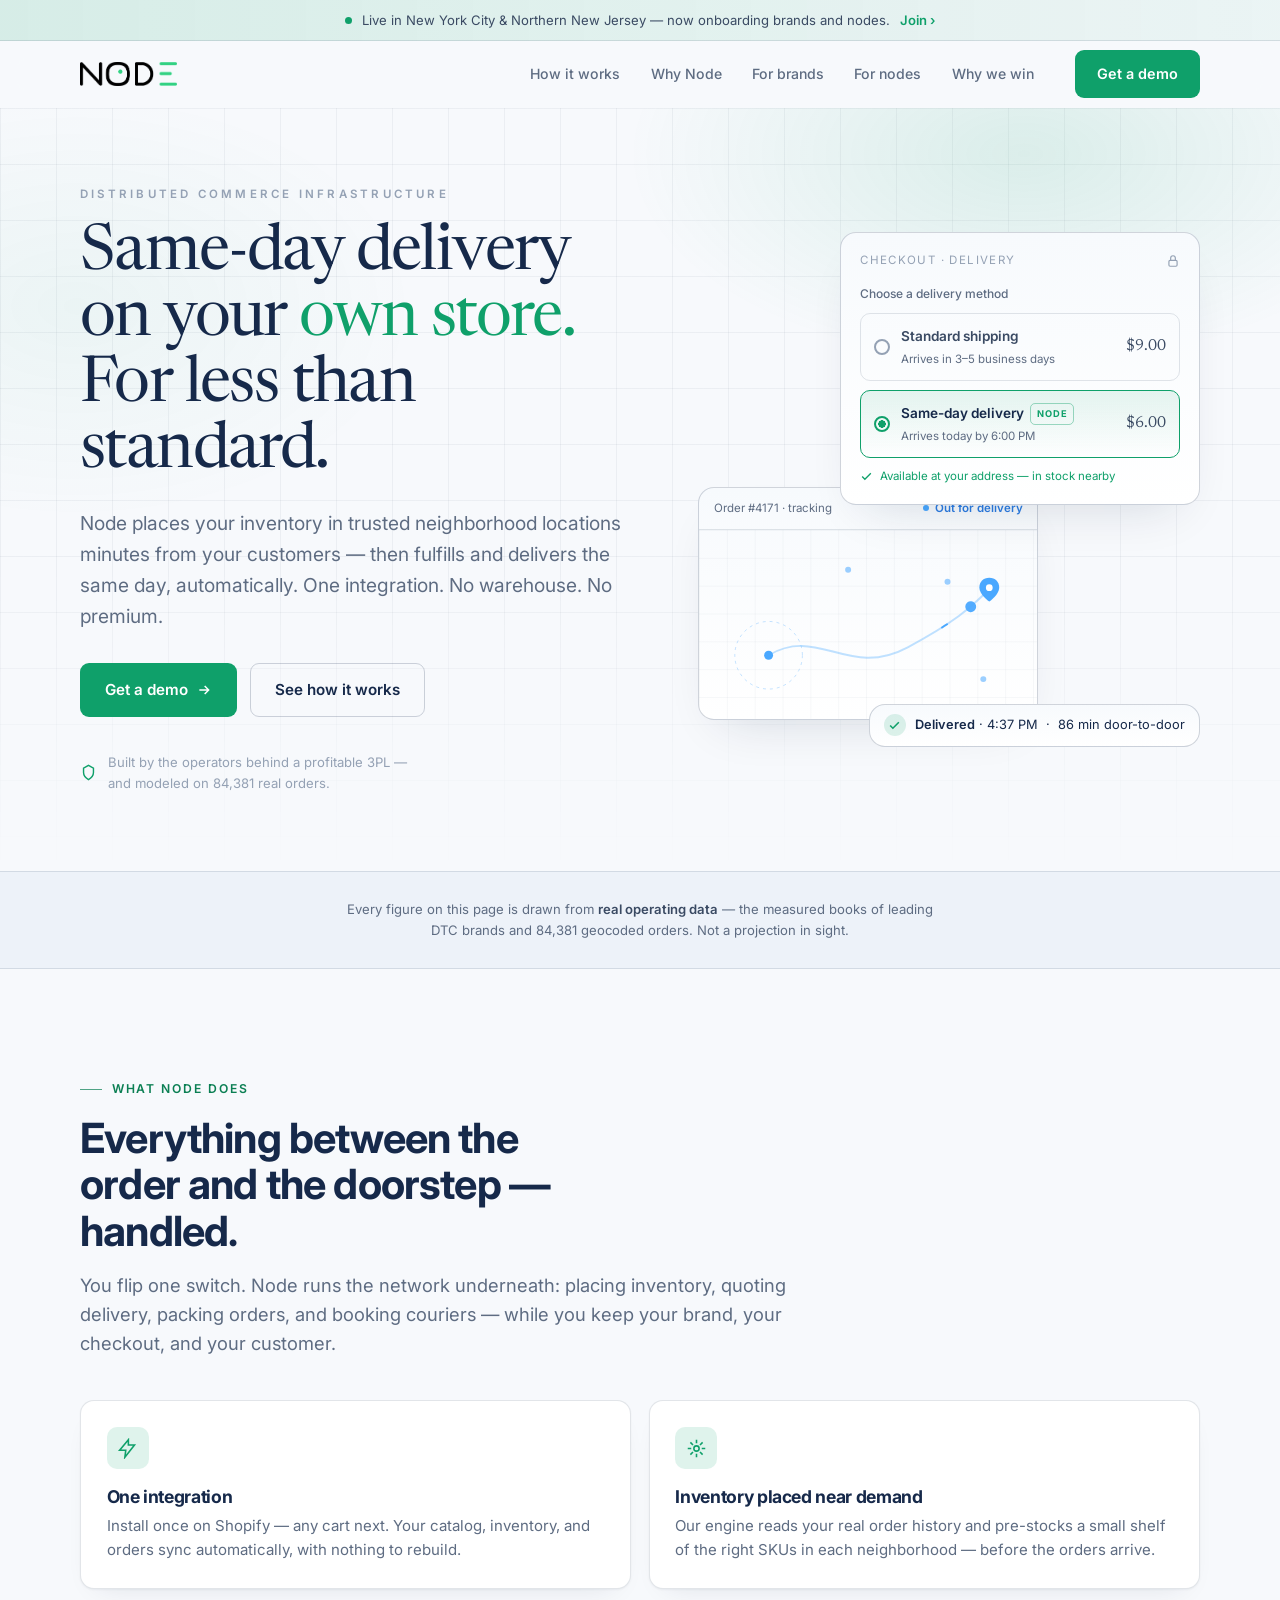
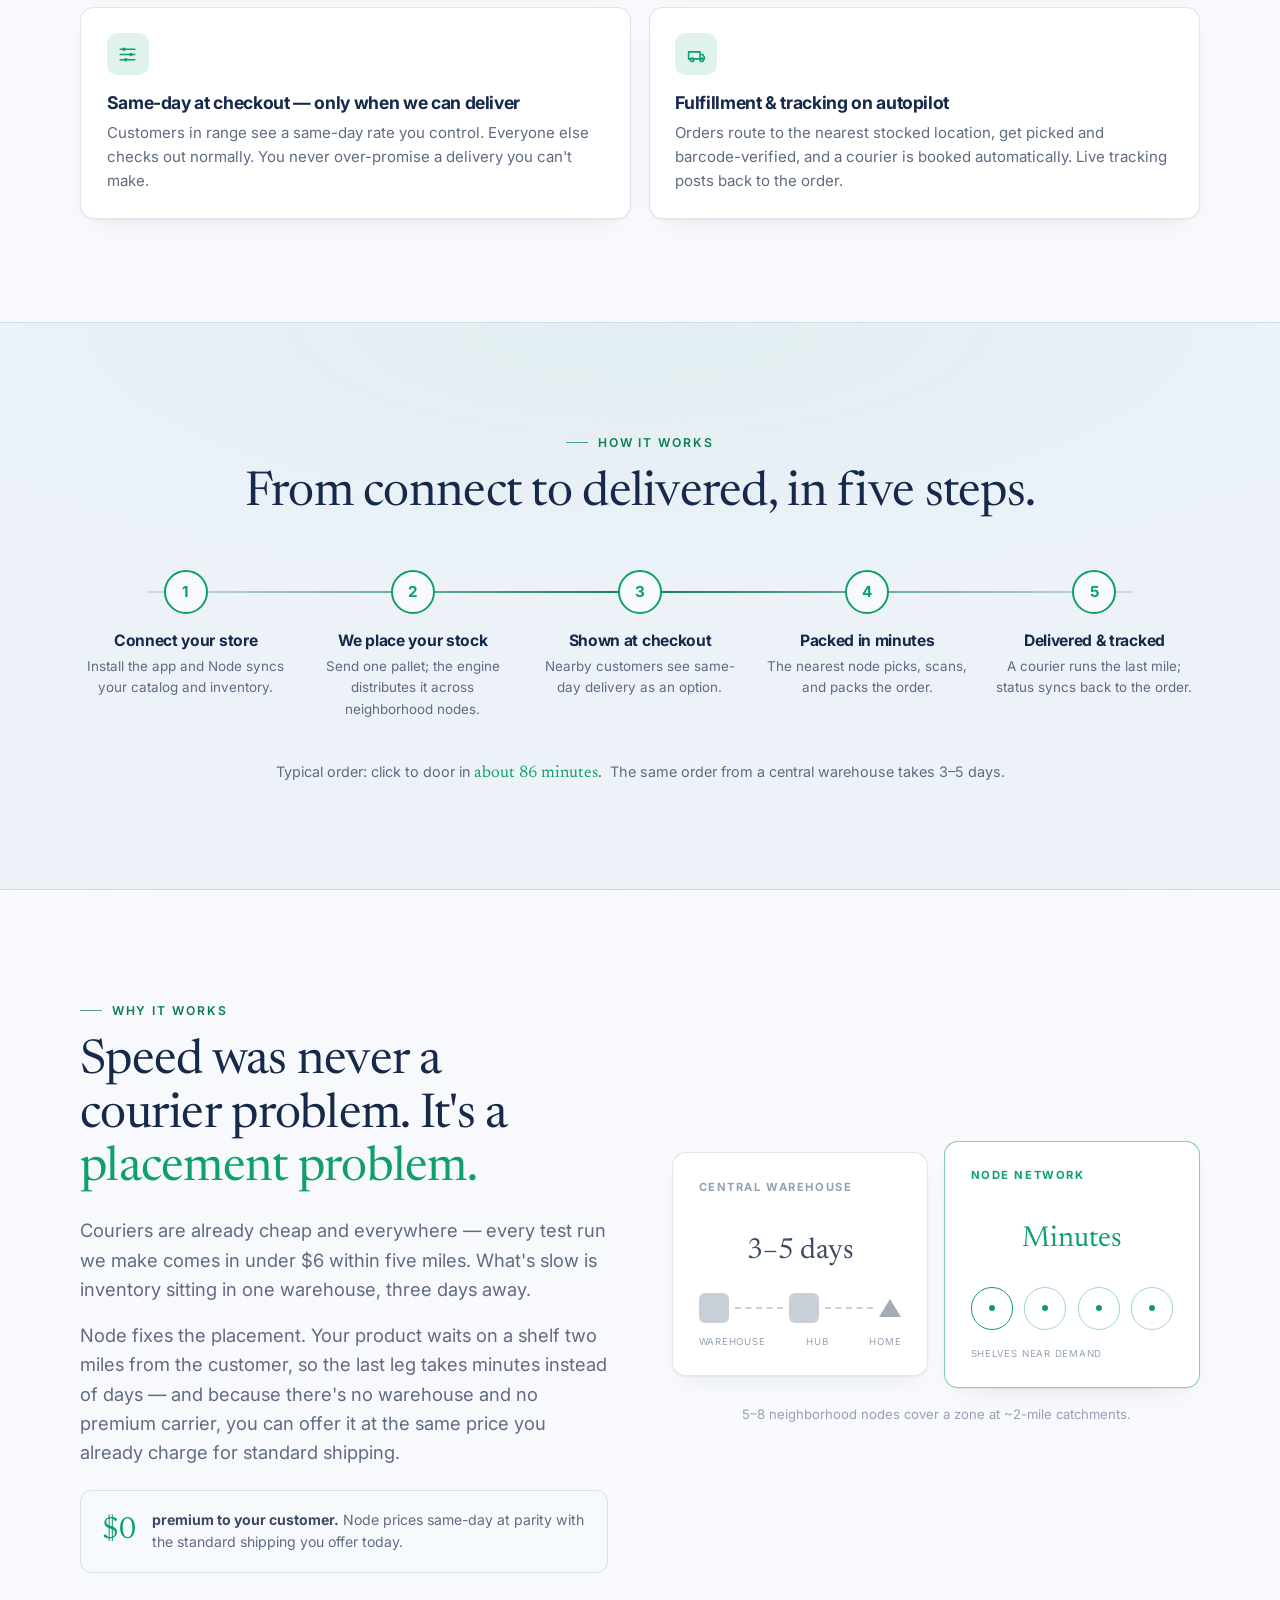
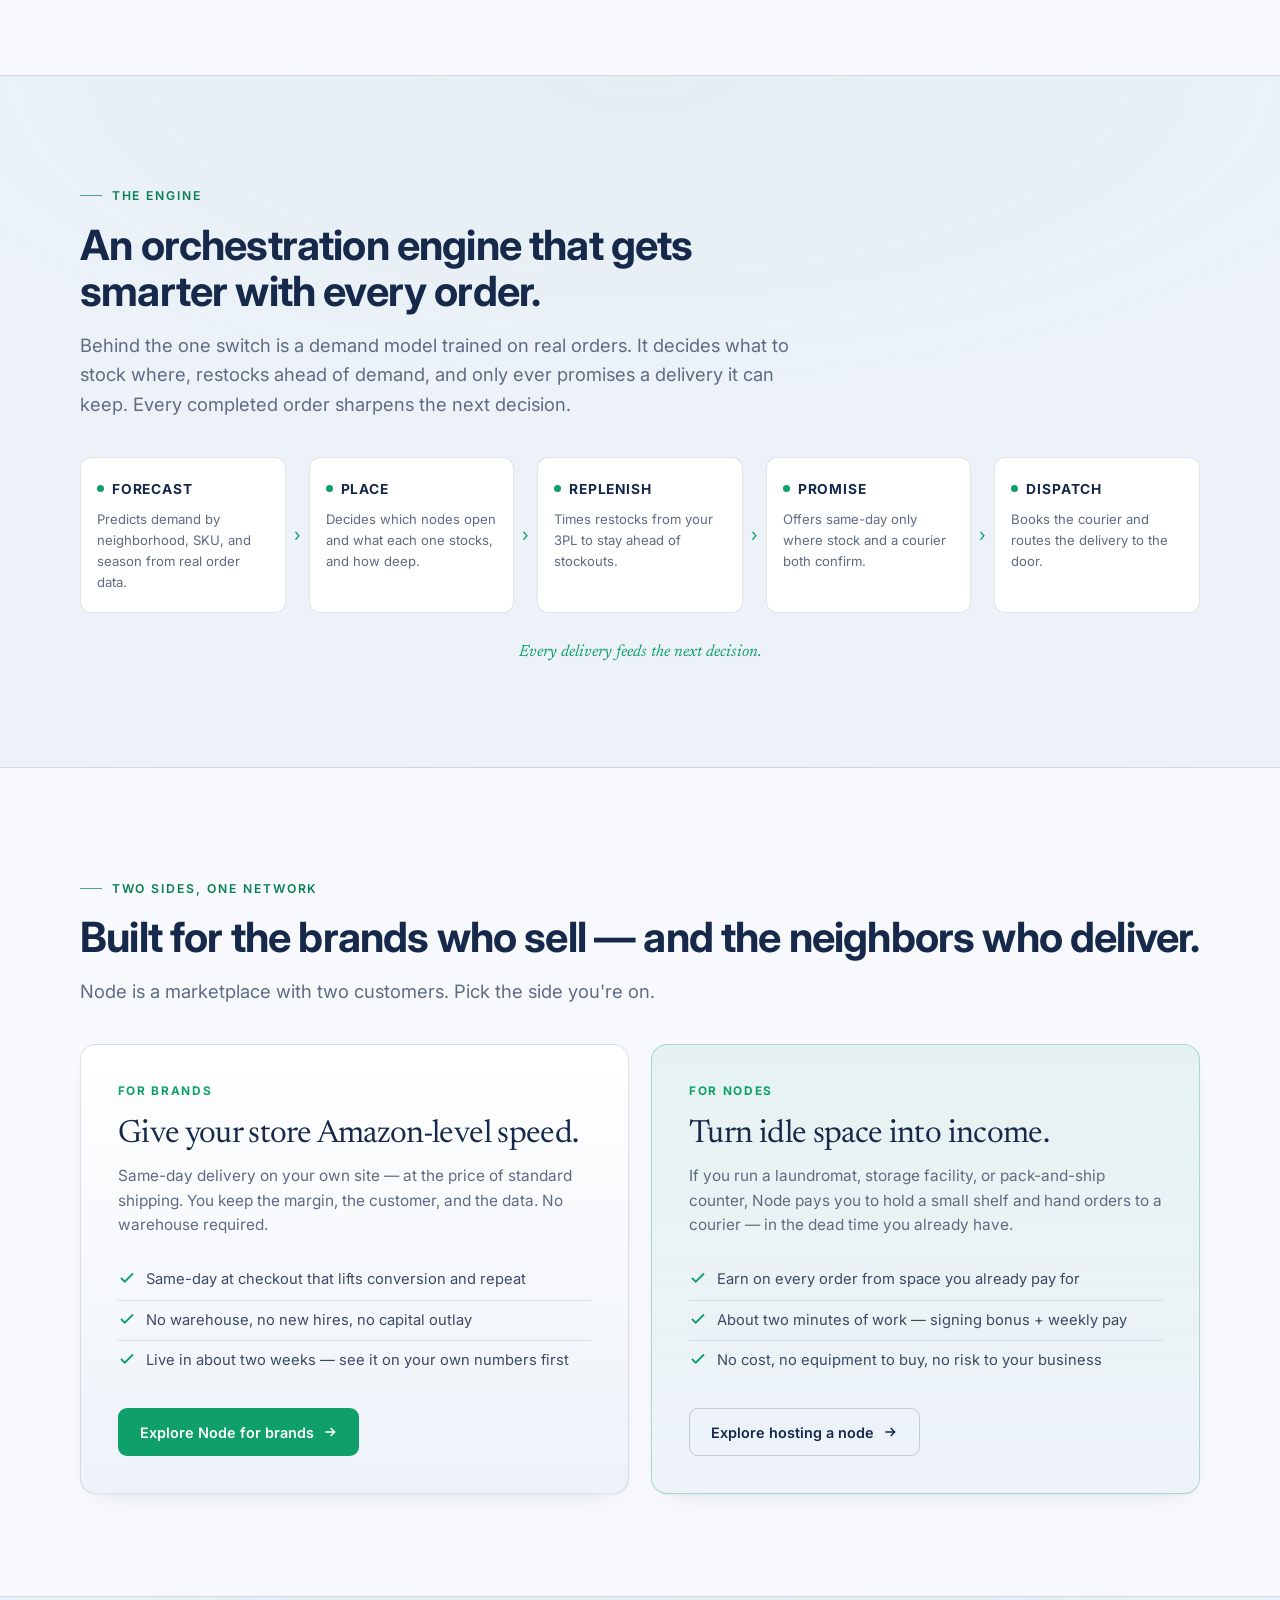
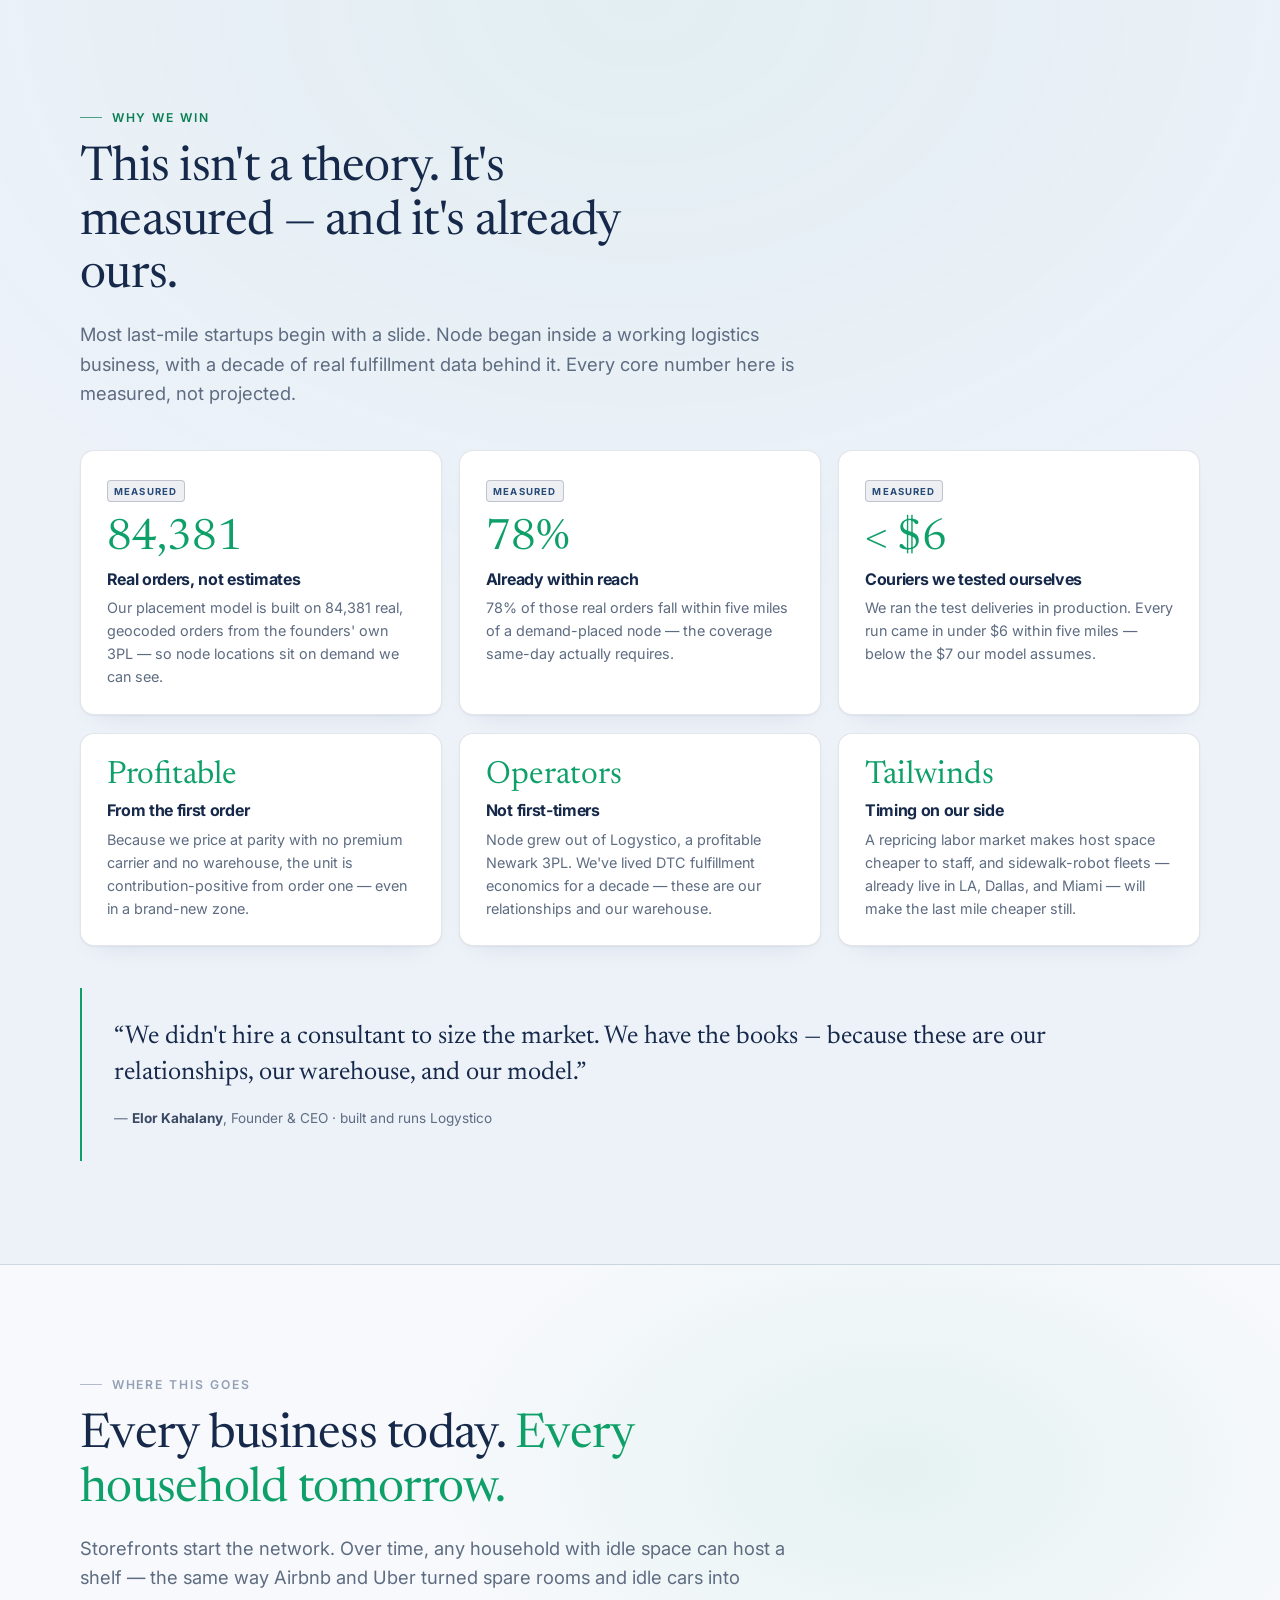
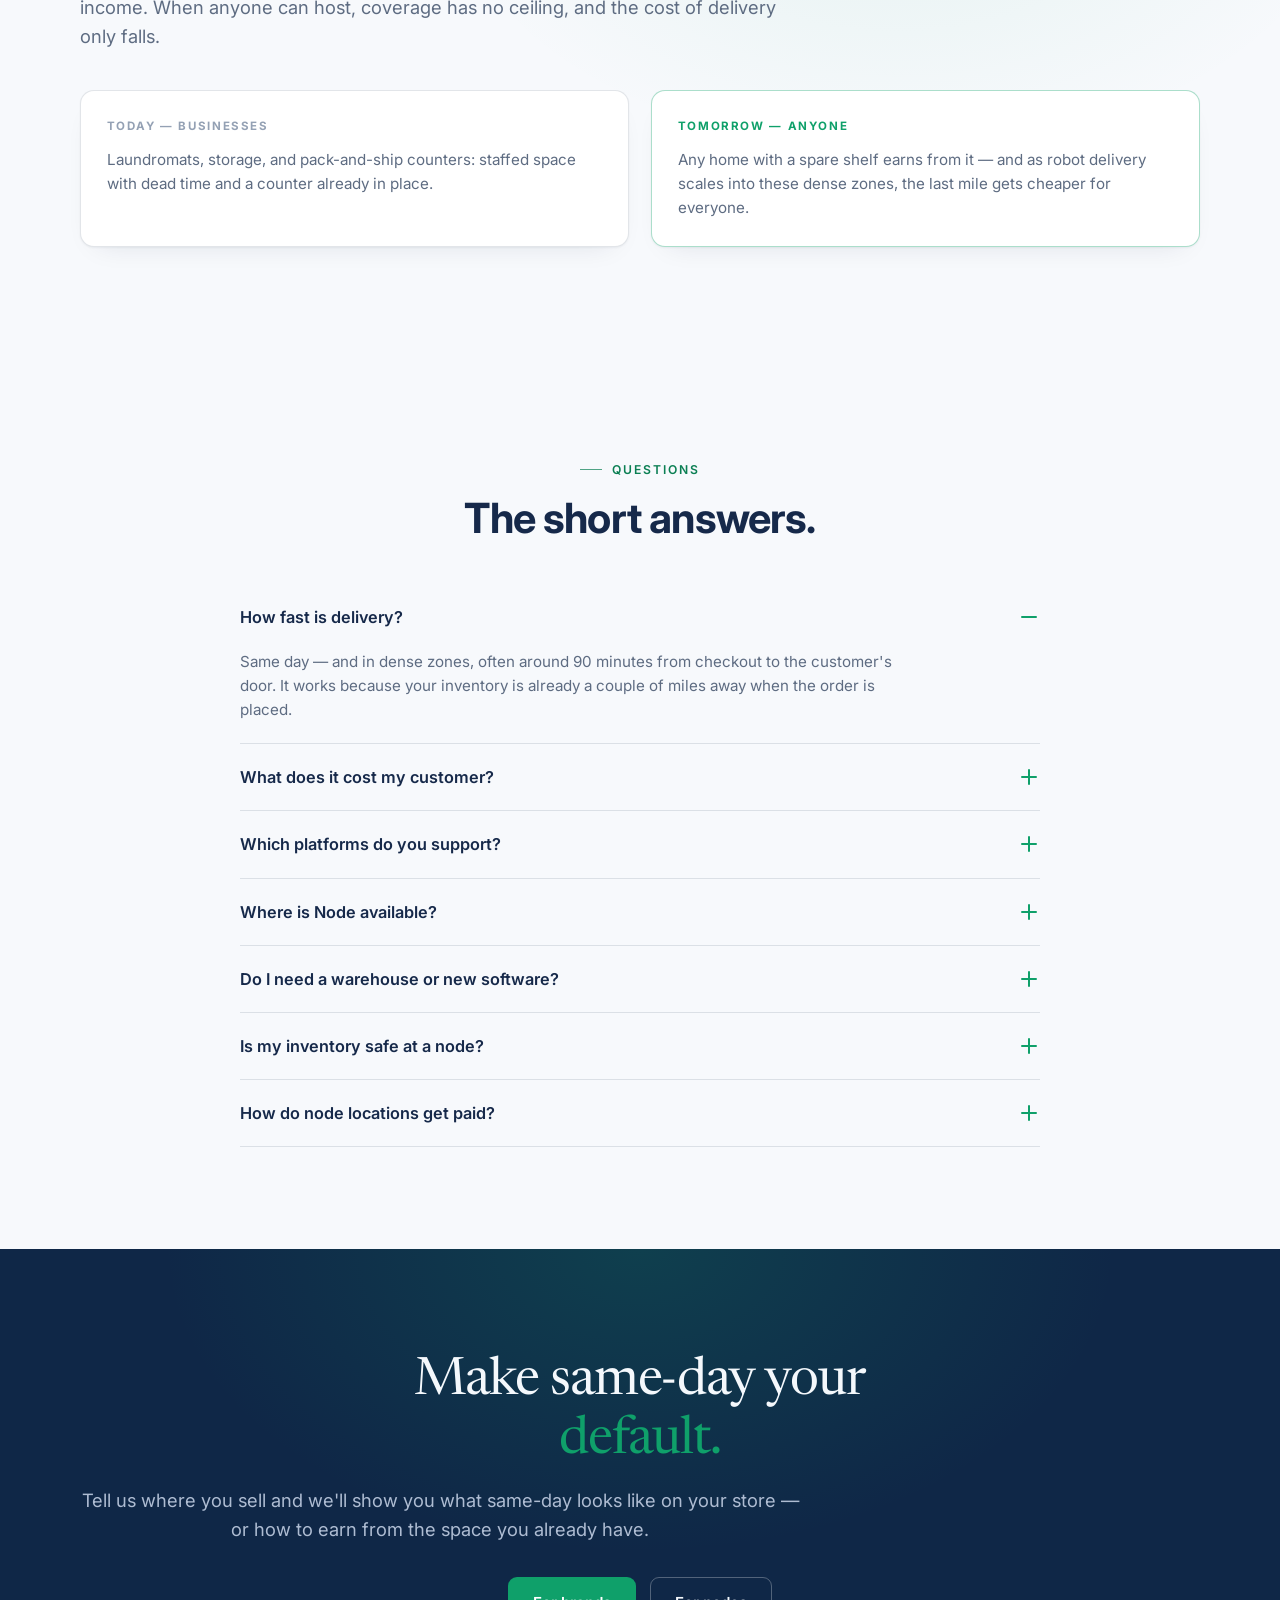
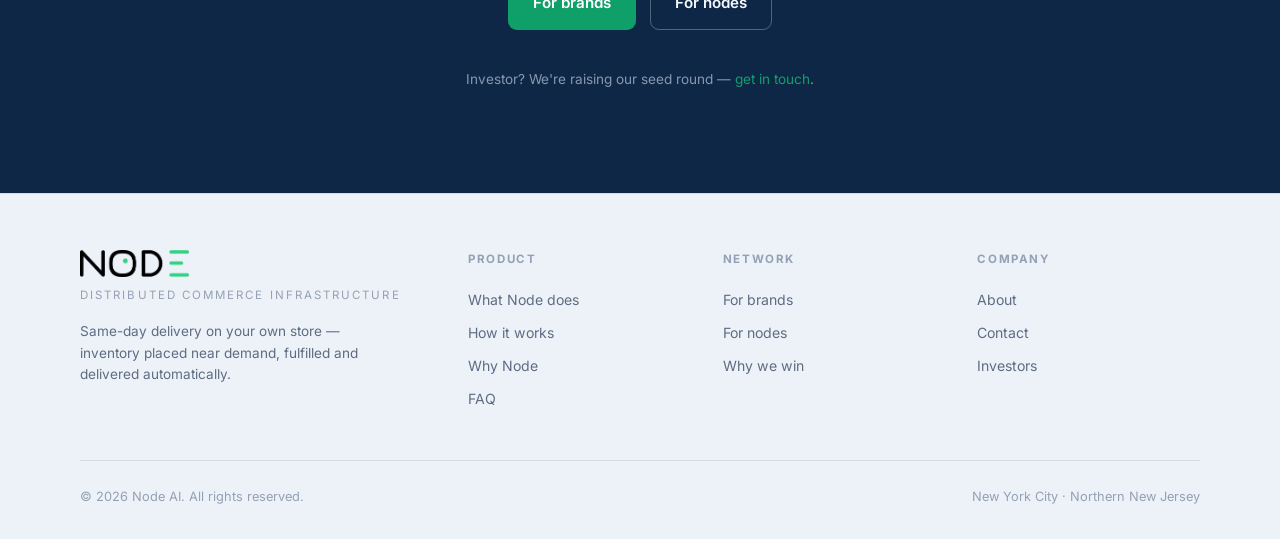
==== index.html @ 97e09a3c "Contact address is elor@joinnode.ai All 13 mailto links across the four pages pointed at elorkg@gmai" ====
<!DOCTYPE html>
<html lang="en">
<head>
<meta charset="UTF-8" />
<meta name="viewport" content="width=device-width, initial-scale=1.0" />
<title>Node AI — Same-day delivery on your own store</title>
<meta name="description" content="Node AI places your inventory in trusted neighborhood locations minutes from your customers, then fulfills and delivers same-day — automatically. One integration, no warehouse, no premium." />
<meta property="og:title" content="Node AI — Same-day delivery on your own store" />
<meta property="og:description" content="Distributed commerce infrastructure. Give your store Amazon-level speed without Amazon-level capital." />
<meta name="theme-color" content="#F7F9FC" />
<link rel="canonical" href="https://www.joinnode.ai/" />
<link rel="icon" href="/favicon.ico" sizes="32x32" />
<link rel="icon" href="/favicon.svg" type="image/svg+xml" />
<link rel="apple-touch-icon" href="/apple-touch-icon.png" sizes="180x180" />
<meta property="og:type" content="website" />
<meta property="og:url" content="https://www.joinnode.ai/" />
<meta property="og:image" content="https://www.joinnode.ai/logo.png" />
<meta name="twitter:card" content="summary_large_image" />
<link rel="preconnect" href="https://fonts.googleapis.com" />
<link rel="preconnect" href="https://fonts.gstatic.com" crossorigin />
<link href="https://fonts.googleapis.com/css2?family=Newsreader:ital,opsz,wght@0,6..72,400;0,6..72,500;1,6..72,400&family=Inter:wght@400;500;600;700;800&display=swap" rel="stylesheet" />
<style>
  /* ==========================================================
     NODE AI — website
     brand: deep navy · burnt orange · serif for emphasis
     ========================================================== */
  :root{
    --bg:#F7F9FC; --bg-2:#EDF2F9; --bg-3:#FFFFFF;
    --panel:#FFFFFF; --panel-2:#F7FAFD; --panel-3:#EDF2F9;
    --line:rgba(20,40,74,.12); --line-2:rgba(20,40,74,.20);
    --ink:#16294A; --ink-2:#3A4A63; --muted:#5E6C82; --faint:#94A1B4;
    --accent:#0FA06A; --accent-2:#18B87A; --accent-deep:#0B7F53;
    --accent-soft:rgba(15,160,106,.13);
    --green:#0FA06A; --sky:#4AA8FF; --sky-ink:#2C7BE0; --navy:#0F2747; --radius:14px;
    --serif:'Newsreader',Georgia,serif;
    --sans:'Inter',-apple-system,BlinkMacSystemFont,'Segoe UI',system-ui,sans-serif;
    --maxw:1200px; --pad:clamp(1.15rem,4vw,2.5rem);
  }
  *{box-sizing:border-box;margin:0;padding:0}
  html{scroll-behavior:smooth;-webkit-text-size-adjust:100%}
  body{font-family:var(--sans);background:var(--bg);color:var(--ink-2);line-height:1.6;-webkit-font-smoothing:antialiased;text-rendering:optimizeLegibility;overflow-x:hidden}
  ::selection{background:rgba(15,160,106,.18);color:#083b28}
  a{color:inherit;text-decoration:none}
  .wrap{max-width:var(--maxw);margin:0 auto;padding-inline:var(--pad)}
  section{position:relative;padding-block:clamp(4rem,8vw,7rem)}
  .tint{background:radial-gradient(120% 90% at 50% 0%,rgba(15,160,106,.05),transparent 55%),var(--bg-2);border-block:1px solid var(--line)}
  hr.rule{border:0;height:1px;background:var(--line)}

  h1,h2,h3,h4{color:var(--ink);letter-spacing:-.02em;line-height:1.12}
  .serif{font-family:var(--serif);font-weight:400;letter-spacing:-.015em}
  .kicker{font-family:var(--sans);font-weight:600;font-size:.76rem;letter-spacing:.16em;text-transform:uppercase;color:var(--accent);display:inline-flex;align-items:center;gap:.6rem}
  .kicker.grey{color:var(--faint)}
  .kicker::before{content:"";width:22px;height:1px;background:currentColor;opacity:.7}
  .sec-h{font-family:var(--sans);font-weight:700;font-size:clamp(1.7rem,3.4vw,2.6rem)}
  .sec-h.serif{font-family:var(--serif);font-weight:400;font-size:clamp(1.9rem,4vw,3rem)}
  .lede{font-size:clamp(1rem,1.5vw,1.15rem);color:var(--muted);max-width:60ch}
  .hl{color:var(--accent)}
  .center{text-align:center}.center .lede{margin-inline:auto}

  /* ---- buttons ---- */
  .btn{font-weight:600;font-size:.9rem;padding:.72rem 1.3rem;border-radius:9px;cursor:pointer;border:1px solid transparent;display:inline-flex;align-items:center;gap:.5rem;transition:.18s;white-space:nowrap}
  .btn svg{width:16px;height:16px}
  .btn-primary{background:var(--accent);color:#fff}
  .btn-primary:hover{background:var(--accent-2);transform:translateY(-1px)}
  .btn-ghost{border-color:var(--line-2);color:var(--ink)}
  .btn-ghost:hover{border-color:var(--accent);color:var(--accent)}
  .btn-lg{padding:.85rem 1.5rem;font-size:.95rem}

  /* ---- announcement bar ---- */
  .announce{background:linear-gradient(90deg,rgba(15,160,106,.14),rgba(15,160,106,.05));border-bottom:1px solid var(--line);font-size:.82rem;color:var(--ink-2)}
  .announce .wrap{display:flex;align-items:center;justify-content:center;gap:.6rem;height:40px;text-align:center}
  .announce .dot{width:7px;height:7px;border-radius:50%;background:var(--accent);box-shadow:0 0 0 0 rgba(15,160,106,.6);animation:pulse 2.4s infinite}
  .announce a{color:var(--accent);font-weight:600;display:inline-flex;align-items:center;gap:.25rem}
  @keyframes pulse{0%{box-shadow:0 0 0 0 rgba(15,160,106,.5)}70%{box-shadow:0 0 0 7px rgba(15,160,106,0)}100%{box-shadow:0 0 0 0 rgba(15,160,106,0)}}

  /* ---- nav ---- */
  header.nav{position:sticky;top:0;z-index:60;background:rgba(247,249,252,.82);backdrop-filter:blur(14px);border-bottom:1px solid transparent;transition:.25s}
  header.nav.scrolled{border-bottom-color:var(--line);background:rgba(247,249,252,.92)}
  .nav-in{display:flex;align-items:center;justify-content:space-between;height:66px;gap:1rem}
  .brand{display:flex;align-items:center;gap:.65rem}
  .brand .mark{width:26px;height:26px;flex:none}
  .brand .word{font-weight:700;letter-spacing:.26em;font-size:.9rem;color:var(--ink);padding-left:.1em}
  .navlinks{display:flex;align-items:center;gap:1.9rem;margin-left:auto;margin-right:1.6rem}
  .navlinks a{font-size:.88rem;color:var(--muted);font-weight:500;transition:.18s}
  .navlinks a:hover{color:var(--ink)}
  .navtoggle{display:none;background:none;border:0;color:var(--ink);cursor:pointer;padding:.4rem}
  .navtoggle svg{width:24px;height:24px}
  .mobile-menu{display:none;flex-direction:column;padding:.4rem var(--pad) 1.4rem;border-bottom:1px solid var(--line);background:var(--bg)}
  .mobile-menu a{padding:.85rem 0;color:var(--ink-2);border-bottom:1px solid var(--line)}
  .mobile-menu .btn{margin-top:1rem;justify-content:center}

  /* ============ HERO ============ */
  .hero{padding-top:clamp(3rem,6vw,5rem);padding-bottom:clamp(3.5rem,6vw,5.5rem);overflow:hidden;position:relative}
  .hero::before{content:"";position:absolute;inset:0;z-index:0;pointer-events:none;
    background:radial-gradient(50% 45% at 80% 6%,rgba(15,160,106,.12),transparent 62%),
      radial-gradient(38% 40% at 6% 26%,rgba(15,160,106,.05),transparent 70%),
      linear-gradient(rgba(20,40,74,.05) 1px,transparent 1px),
      linear-gradient(90deg,rgba(20,40,74,.05) 1px,transparent 1px);
    background-size:auto,auto,56px 56px,56px 56px;
    -webkit-mask-image:linear-gradient(180deg,#000 60%,transparent);mask-image:linear-gradient(180deg,#000 60%,transparent)}
  .hero-grid{position:relative;z-index:1;display:grid;grid-template-columns:1.05fr .95fr;gap:clamp(2rem,5vw,4rem);align-items:center}
  .hero-tag{font-size:.72rem;font-weight:600;letter-spacing:.28em;text-transform:uppercase;color:var(--faint)}
  h1.h1{font-family:var(--serif);font-weight:400;font-size:clamp(2.5rem,5.2vw,4rem);line-height:1.03;letter-spacing:-.025em;margin-top:1.2rem}
  .hero p.sub{font-size:clamp(1.02rem,1.5vw,1.2rem);color:var(--muted);max-width:52ch;margin-top:1.4rem}
  .hero-cta{display:flex;flex-wrap:wrap;gap:.8rem;margin-top:2rem}
  .hero-trust{margin-top:2.2rem;display:flex;align-items:center;gap:.7rem;font-size:.82rem;color:var(--faint);max-width:44ch}
  .hero-trust svg{width:17px;height:17px;color:var(--accent);flex:none}

  /* ---- hero product vignette (staggered flow layout) ---- */
  .vignette{position:relative;display:flex;flex-direction:column;padding-block:.5rem}
  .co-card,.map-card,.toast{border-radius:16px;border:1px solid var(--line-2);background:linear-gradient(180deg,var(--panel-2),var(--panel));box-shadow:0 22px 48px -24px rgba(15,31,60,.16)}
  .co-card{margin-left:auto;width:min(360px,94%);padding:1.15rem 1.2rem;position:relative;z-index:3}
  .co-head{display:flex;align-items:center;justify-content:space-between;font-size:.72rem;letter-spacing:.12em;text-transform:uppercase;color:var(--faint);margin-bottom:.9rem}
  .co-head svg{width:14px;height:14px}
  .co-lbl{font-size:.75rem;color:var(--muted);margin-bottom:.6rem;font-weight:500}
  .opt{display:flex;align-items:center;gap:.7rem;padding:.75rem .8rem;border:1px solid var(--line);border-radius:10px;margin-bottom:.55rem}
  .opt .radio{width:16px;height:16px;border-radius:50%;border:2px solid var(--faint);flex:none}
  .opt .who{flex:1;display:flex;flex-direction:column;gap:2px}.opt .who .t{font-size:.85rem;color:var(--ink-2);font-weight:600;display:flex;align-items:center}.opt .who .d{font-size:.72rem;color:var(--muted)}
  .opt .price{font-family:var(--serif);font-size:1rem;color:var(--ink-2)}
  .opt.sel{border-color:var(--accent);background:linear-gradient(180deg,rgba(15,160,106,.1),transparent)}
  .opt.sel .radio{border-color:var(--accent);background:radial-gradient(circle,var(--accent) 42%,transparent 46%)}
  .opt.sel .who .t{color:var(--ink)}
  .opt .tag{font-size:.58rem;font-weight:700;letter-spacing:.1em;color:var(--accent);border:1px solid rgba(15,160,106,.4);border-radius:5px;padding:.15rem .35rem;text-transform:uppercase}
  .co-note{display:flex;align-items:center;gap:.4rem;font-size:.72rem;color:var(--green);margin-top:.5rem}
  .co-note svg{width:13px;height:13px}
  .map-card{margin-top:-18px;width:min(340px,90%);overflow:hidden;position:relative;z-index:2}
  .map-card .mtop{display:flex;align-items:center;justify-content:space-between;padding:.7rem .9rem;border-bottom:1px solid var(--line);font-size:.72rem;color:var(--muted)}
  .map-card .mtop .live{display:inline-flex;align-items:center;gap:.35rem;color:var(--accent);font-weight:600}
  .map-card .mtop .live i{width:6px;height:6px;border-radius:50%;background:var(--accent);animation:pulse 2s infinite}
  .map-card svg{display:block;width:100%;height:auto}
  .toast{margin:-16px 0 0 auto;width:max-content;max-width:94%;position:relative;z-index:4;display:flex;align-items:center;gap:.6rem;padding:.6rem .85rem;font-size:.8rem;color:var(--ink);animation:float 5s ease-in-out infinite}
  .toast .ck{width:22px;height:22px;border-radius:50%;background:rgba(15,160,106,.14);color:var(--green);display:grid;place-items:center;flex:none}
  .toast .ck svg{width:13px;height:13px}
  @keyframes float{0%,100%{transform:translateY(0)}50%{transform:translateY(-8px)}}

  /* ============ trust strip ============ */
  .trust{border-block:1px solid var(--line);background:var(--bg-2)}
  .trust .wrap{display:flex;align-items:center;gap:clamp(1rem,4vw,3rem);flex-wrap:wrap;justify-content:space-between}
  .trust .lbl{font-size:.82rem;color:var(--muted);max-width:24ch}
  .trust .lbl b{color:var(--ink-2);font-weight:600}
  .brandrow{display:flex;align-items:center;gap:1.4rem;flex-wrap:wrap}
  .brandrow span{font-family:var(--serif);font-size:1.15rem;color:var(--ink-2);opacity:.72;letter-spacing:.01em}

  /* ============ features ("what we do") ============ */
  .feat-grid{display:grid;grid-template-columns:repeat(2,1fr);gap:1.1rem;margin-top:2.6rem}
  .feat{background:var(--panel);border:1px solid var(--line);border-radius:var(--radius);padding:1.6rem;transition:.2s}
  .feat:hover{border-color:var(--line-2);transform:translateY(-2px)}
  .feat .ic{width:42px;height:42px;border-radius:10px;background:var(--accent-soft);color:var(--accent);display:grid;place-items:center;margin-bottom:1.1rem}
  .feat .ic svg{width:21px;height:21px}
  .feat h3{font-size:1.1rem;font-weight:700;margin-bottom:.5rem}
  .feat p{font-size:.94rem;color:var(--muted)}

  /* ============ how it works (stepper) ============ */
  .steps{display:grid;grid-template-columns:repeat(5,1fr);gap:1rem;margin-top:3rem;position:relative}
  .steps::before{content:"";position:absolute;top:21px;left:6%;right:6%;height:2px;background:linear-gradient(90deg,var(--line),var(--accent-deep),var(--line))}
  .step{position:relative;text-align:center}
  .step .n{width:44px;height:44px;border-radius:50%;background:var(--bg);border:2px solid var(--accent);color:var(--accent);font-weight:700;display:grid;place-items:center;margin:0 auto 1.1rem;position:relative;z-index:1;font-size:.95rem}
  .step h4{font-size:.98rem;font-weight:700;margin-bottom:.4rem}
  .step p{font-size:.84rem;color:var(--muted)}
  .steps-foot{margin-top:2.5rem;text-align:center;font-size:.9rem;color:var(--muted)}
  .steps-foot b{color:var(--accent);font-family:var(--serif);font-size:1.05rem;font-weight:400}

  /* ============ why it works (placement) ============ */
  .split{display:grid;grid-template-columns:1fr 1fr;gap:clamp(2rem,5vw,4rem);align-items:center}
  .diagram{background:var(--panel);border:1px solid var(--line);border-radius:var(--radius);padding:1.6rem}
  .diagram.node{border-color:rgba(15,160,106,.5)}
  .diagram .dk{font-size:.7rem;font-weight:700;letter-spacing:.14em;text-transform:uppercase;color:var(--faint);margin-bottom:1.2rem}
  .diagram.node .dk{color:var(--accent)}
  .diagram .big{font-family:var(--serif);font-size:1.8rem;text-align:center;padding:.8rem 0 1.1rem;color:var(--ink-2)}
  .diagram.node .big{color:var(--accent)}
  .flow{display:flex;align-items:center;gap:.4rem}
  .flow .box{width:30px;height:30px;border-radius:6px;background:#C9CFD6;flex:none}
  .flow .dash{flex:1;border-top:2px dashed #CBD1D8}
  .flow .home{width:0;height:0;border-left:11px solid transparent;border-right:11px solid transparent;border-bottom:18px solid #A6ACB4;flex:none}
  .flow-lbl{display:flex;justify-content:space-between;font-size:.6rem;letter-spacing:.08em;text-transform:uppercase;color:var(--faint);margin-top:.7rem}
  .rings{display:grid;grid-template-columns:repeat(4,1fr);gap:.7rem;padding:.4rem 0 .3rem}
  .rings .r{aspect-ratio:1;border:1.5px solid rgba(15,160,106,.4);border-radius:50%;display:grid;place-items:center}
  .rings .r i{width:6px;height:6px;border-radius:50%;background:var(--accent)}
  .rings .r.hot{border-color:var(--accent)}
  .paritybox{margin-top:1.4rem;background:var(--panel-2);border:1px solid var(--line);border-radius:12px;padding:1.1rem 1.3rem;display:flex;align-items:center;gap:1rem}
  .paritybox .p1{font-family:var(--serif);font-size:1.9rem;color:var(--accent);line-height:1}
  .paritybox .p2{font-size:.88rem;color:var(--muted)}

  /* ============ engine ============ */
  .pipe{display:flex;flex-wrap:wrap;gap:.5rem;margin-top:2.4rem}
  .pipe .stage{flex:1 1 150px;background:var(--panel);border:1px solid var(--line);border-radius:11px;padding:1.2rem 1rem}
  .pipe .stage .st{display:flex;align-items:center;gap:.5rem;font-weight:700;letter-spacing:.06em;font-size:.86rem;color:var(--ink);text-transform:uppercase}
  .pipe .stage .st .b{width:7px;height:7px;border-radius:50%;background:var(--accent)}
  .pipe .stage .sd{font-size:.82rem;color:var(--muted);margin-top:.6rem}
  .pipe .arr{align-self:center;color:var(--accent);font-size:1.1rem;flex:none;display:flex}
  .feedback{text-align:center;font-family:var(--serif);font-style:italic;color:var(--accent);margin-top:1.6rem;font-size:1.02rem}

  /* ============ audience split ============ */
  .aud{display:grid;grid-template-columns:1fr 1fr;gap:1.4rem}
  .audcard{border:1px solid var(--line);border-radius:16px;padding:clamp(1.6rem,3vw,2.3rem);background:linear-gradient(180deg,var(--panel),var(--bg-2))}
  .audcard.hosts{background:linear-gradient(180deg,rgba(15,160,106,.07),var(--bg-2));border-color:rgba(15,160,106,.3)}
  .audcard .who{font-size:.74rem;font-weight:700;letter-spacing:.14em;text-transform:uppercase;color:var(--accent);margin-bottom:1rem}
  .audcard h3{font-family:var(--serif);font-weight:400;font-size:clamp(1.5rem,2.6vw,2rem);margin-bottom:.7rem}
  .audcard>p{font-size:.96rem;color:var(--muted);margin-bottom:1.4rem}
  .ul{list-style:none;margin-bottom:1.7rem}
  .ul li{display:flex;gap:.65rem;padding:.5rem 0;font-size:.92rem;color:var(--ink-2);border-top:1px solid var(--line)}
  .ul li:first-child{border-top:0}
  .ul li svg{width:18px;height:18px;color:var(--accent);flex:none;margin-top:1px}

  /* ============ proof / why successful ============ */
  .proof-grid{display:grid;grid-template-columns:repeat(3,1fr);gap:1.1rem;margin-top:2.6rem}
  .pcard{background:var(--panel);border:1px solid var(--line);border-radius:var(--radius);padding:1.6rem}
  .pcard .stat{font-family:var(--serif);font-size:clamp(2rem,3.6vw,2.7rem);color:var(--accent);line-height:1;margin-bottom:.7rem}
  .pcard h4{font-size:1rem;font-weight:700;margin-bottom:.45rem}
  .pcard p{font-size:.9rem;color:var(--muted)}
  .pcard .m{font-size:.6rem;font-weight:700;letter-spacing:.12em;text-transform:uppercase;color:#274B79;background:rgba(20,40,74,.07);border:1px solid rgba(20,40,74,.22);border-radius:4px;padding:.15rem .4rem;display:inline-block;margin-bottom:.9rem}
  .proof-quote{margin-top:2.6rem;padding:2rem;border-left:2px solid var(--accent);background:var(--bg-2);border-radius:0 12px 12px 0}
  .proof-quote p{font-family:var(--serif);font-size:clamp(1.2rem,2.2vw,1.6rem);color:var(--ink);line-height:1.4}
  .proof-quote .by{font-size:.85rem;color:var(--muted);margin-top:1rem;font-family:var(--sans)}
  .proof-quote .by b{color:var(--ink-2)}

  /* ============ vision ============ */
  .vision{position:relative;overflow:hidden}
  .vision::before{content:"";position:absolute;inset:0;background:radial-gradient(60% 70% at 70% 30%,rgba(15,160,106,.08),transparent 60%)}
  .vision .wrap{position:relative}
  .vision-2{display:grid;grid-template-columns:1fr 1fr;gap:1.4rem;margin-top:2.4rem}
  .vcard{border:1px solid var(--line);border-radius:14px;padding:1.6rem;background:var(--panel)}
  .vcard.tomorrow{border-color:rgba(15,160,106,.35)}
  .vcard .h{font-size:.72rem;font-weight:700;letter-spacing:.14em;text-transform:uppercase;color:var(--faint);margin-bottom:.8rem}
  .vcard.tomorrow .h{color:var(--accent)}
  .vcard p{font-size:.95rem;color:var(--muted)}

  /* ============ FAQ ============ */
  .faq{max-width:800px;margin:2.6rem auto 0}
  details{border-bottom:1px solid var(--line)}
  details summary{list-style:none;cursor:pointer;padding:1.25rem 0;display:flex;justify-content:space-between;align-items:center;gap:1rem;font-weight:600;font-size:1.02rem;color:var(--ink)}
  details summary::-webkit-details-marker{display:none}
  details summary .ico{width:22px;height:22px;flex:none;position:relative;transition:.25s}
  details summary .ico::before,details summary .ico::after{content:"";position:absolute;background:var(--accent);border-radius:2px}
  details summary .ico::before{top:10px;left:3px;right:3px;height:2px}
  details summary .ico::after{left:10px;top:3px;bottom:3px;width:2px;transition:.25s}
  details[open] summary .ico::after{transform:rotate(90deg);opacity:0}
  details .a{padding:0 0 1.3rem;color:var(--muted);font-size:.95rem;max-width:68ch}

  /* ============ final CTA ============ */
  .cta{position:relative;text-align:center;overflow:hidden}
  .cta::before{content:"";position:absolute;inset:0;background:radial-gradient(60% 90% at 50% 0%,rgba(15,160,106,.12),transparent 62%)}
  .cta .wrap{position:relative}
  .cta h2{font-family:var(--serif);font-weight:400;font-size:clamp(2rem,4.5vw,3.3rem);max-width:18ch;margin:0 auto 1rem}
  .cta .btns{display:flex;gap:.9rem;justify-content:center;flex-wrap:wrap;margin-top:2rem}
  .cta .invest{margin-top:2.4rem;font-size:.85rem;color:var(--faint)}
  .cta .invest a{color:var(--accent)}

  /* ============ footer ============ */
  footer.foot{border-top:1px solid var(--line);background:var(--bg-2);padding-block:3.5rem 2rem}
  .foot-grid{display:grid;grid-template-columns:1.6fr 1fr 1fr 1fr;gap:2rem}
  .foot .word{font-weight:700;letter-spacing:.24em;font-size:.92rem;color:var(--ink)}
  .foot .tag{font-size:.72rem;letter-spacing:.18em;text-transform:uppercase;color:var(--faint);margin-top:.6rem}
  .foot .desc{font-size:.85rem;color:var(--muted);margin-top:1rem;max-width:34ch}
  .foot .col h5{font-size:.72rem;letter-spacing:.14em;text-transform:uppercase;color:var(--faint);margin-bottom:1rem}
  .foot .col a{display:block;font-size:.88rem;color:var(--muted);padding:.32rem 0;transition:.15s}
  .foot .col a:hover{color:var(--accent)}
  .foot-btm{display:flex;justify-content:space-between;align-items:center;flex-wrap:wrap;gap:1rem;margin-top:2.8rem;padding-top:1.6rem;border-top:1px solid var(--line);font-size:.8rem;color:var(--faint)}

  /* ---- reveal ---- */
  .reveal{opacity:0;transform:translateY(20px);transition:opacity .7s ease,transform .7s cubic-bezier(.2,.7,.2,1)}
  .reveal.in{opacity:1;transform:none}
  @media (prefers-reduced-motion:reduce){
    .reveal{opacity:1;transform:none;transition:none}
    *{animation:none!important}
    html{scroll-behavior:auto}
  }

  /* ---- responsive ---- */
  @media (max-width:960px){
    .navlinks{display:none}.navtoggle{display:block}.nav-cta{display:none}
    .hero-grid{grid-template-columns:1fr}
    .vignette{margin-top:1rem}
    .co-card,.map-card{width:100%;margin:0 0 1rem}
    .toast{margin:0;width:100%;max-width:100%}
    .feat-grid,.split,.aud,.proof-grid,.vision-2,.foot-grid{grid-template-columns:1fr}
    .steps{grid-template-columns:repeat(2,1fr);gap:2rem 1rem}
    .steps::before{display:none}
    .proof-grid{grid-template-columns:1fr 1fr}
    .foot-grid{grid-template-columns:1fr 1fr}
  }
  @media (max-width:560px){
    .feat-grid{grid-template-columns:1fr}
    .steps,.proof-grid,.foot-grid{grid-template-columns:1fr}
    .trust .wrap{flex-direction:column;align-items:flex-start}
    .paritybox{flex-direction:column;align-items:flex-start;gap:.5rem;text-align:left}
  }
  /* light-theme card depth */
  .feat,.pcard,.diagram,.audcard,.vcard,.compare{box-shadow:0 1px 2px rgba(15,31,60,.05),0 12px 28px -18px rgba(15,31,60,.14)}
  /* ===== palette roles: navy anchor · emerald brand · sky spark ===== */
  .kicker{color:var(--accent-deep)}
  .map-card .mtop .live{color:var(--sky-ink)}
  .map-card .mtop .live i{background:var(--sky)}
  .earn-bars i.on{background:var(--sky)}
  .dash .dh .pill{color:var(--sky-ink);background:rgba(74,168,255,.12);border-color:rgba(74,168,255,.34)}
  .cta{background:var(--navy)}
  .cta::before{background:radial-gradient(60% 90% at 50% 0%,rgba(15,160,106,.20),transparent 62%)}
  .cta h2{color:#F4F8FC}
  .cta .lede{color:#AEBCD2}
  .cta .sub2,.cta .invest{color:#8797AF}
  .cta .btn-ghost{border-color:rgba(255,255,255,.28);color:#F4F8FC}
  .cta .btn-ghost:hover{border-color:var(--accent-2);color:var(--accent-2)}
  /* ===== brand logo (inline PNG) ===== */
  .logo-img{background:url([data-uri]) no-repeat left center;background-size:contain;height:24px;width:97px}
  .foot .logo-img{height:27px;width:109px;margin-bottom:.55rem}
</style>
</head>
<body id="top">

<!-- announcement -->
<div class="announce">
  <div class="wrap">
    <span class="dot"></span>
    <span>Live in New York City &amp; Northern New Jersey — now onboarding brands and nodes.</span>
    <a href="#contact">Join &rsaquo;</a>
  </div>
</div>

<!-- nav -->
<header class="nav" id="nav">
  <div class="wrap nav-in">
    <a href="#top" class="brand" aria-label="Node AI home"><span class="logo-img" role="img" aria-label="Node AI"></span></a>
    <nav class="navlinks">
      <a href="#how">How it works</a>
      <a href="#why">Why Node</a>
      <a href="brands.html">For brands</a>
      <a href="nodes.html">For nodes</a>
      <a href="#proof">Why we win</a>
    </nav>
    <a href="#contact" class="btn btn-primary nav-cta">Get a demo</a>
    <button class="navtoggle" id="navtoggle" aria-label="Menu">
      <svg viewBox="0 0 24 24" fill="none" stroke="currentColor" stroke-width="2"><path d="M4 7h16M4 12h16M4 17h16"/></svg>
    </button>
  </div>
  <div class="mobile-menu" id="mobilemenu">
    <a href="#how">How it works</a>
    <a href="#why">Why Node</a>
    <a href="brands.html">For brands</a>
    <a href="nodes.html">For nodes</a>
    <a href="#proof">Why we win</a>
    <a href="#contact" class="btn btn-primary">Get a demo</a>
  </div>
</header>

<!-- ============ HERO ============ -->
<section class="hero">
  <div class="wrap hero-grid">
    <div>
      <div class="hero-tag">Distributed commerce infrastructure</div>
      <h1 class="h1">Same-day delivery on your <span class="hl">own store.</span> For less than standard.</h1>
      <p class="sub">Node places your inventory in trusted neighborhood locations minutes from your customers — then fulfills and delivers the same day, automatically. One integration. No warehouse. No premium.</p>
      <div class="hero-cta">
        <a href="#contact" class="btn btn-primary btn-lg">Get a demo
          <svg viewBox="0 0 24 24" fill="none" stroke="currentColor" stroke-width="2.2"><path d="M5 12h14M13 6l6 6-6 6"/></svg>
        </a>
        <a href="#how" class="btn btn-ghost btn-lg">See how it works</a>
      </div>
      <div class="hero-trust">
        <svg viewBox="0 0 24 24" fill="none" stroke="currentColor" stroke-width="2"><path d="M12 2l7 4v6c0 5-3.5 8-7 10-3.5-2-7-5-7-10V6l7-4z"/></svg>
        <span>Built by the operators behind a profitable 3PL — and modeled on 84,381 real orders.</span>
      </div>
    </div>

    <!-- product vignette -->
    <div class="vignette reveal">
      <!-- checkout card -->
      <div class="co-card">
        <div class="co-head"><span>Checkout · Delivery</span>
          <svg viewBox="0 0 24 24" fill="none" stroke="currentColor" stroke-width="2"><rect x="5" y="11" width="14" height="10" rx="2"/><path d="M8 11V7a4 4 0 018 0v4"/></svg>
        </div>
        <div class="co-lbl">Choose a delivery method</div>
        <div class="opt">
          <span class="radio"></span>
          <span class="who"><span class="t">Standard shipping</span><span class="d">Arrives in 3–5 business days</span></span>
          <span class="price">$9.00</span>
        </div>
        <div class="opt sel">
          <span class="radio"></span>
          <span class="who"><span class="t">Same-day delivery &nbsp;<span class="tag">Node</span></span><span class="d">Arrives today by 6:00 PM</span></span>
          <span class="price">$6.00</span>
        </div>
        <div class="co-note">
          <svg viewBox="0 0 24 24" fill="none" stroke="currentColor" stroke-width="2.4"><path d="M20 6L9 17l-5-5"/></svg>
          Available at your address — in stock nearby
        </div>
      </div>

      <!-- tracking map -->
      <div class="map-card">
        <div class="mtop"><span>Order #4171 · tracking</span><span class="live"><i></i> Out for delivery</span></div>
        <svg viewBox="0 0 340 190" fill="none" aria-hidden="true">
          <defs>
            <pattern id="g" width="28" height="28" patternUnits="userSpaceOnUse">
              <path d="M28 0H0V28" stroke="rgba(20,40,74,.07)" stroke-width="1"/>
            </pattern>
          </defs>
          <rect width="340" height="190" fill="url(#g)"/>
          <!-- node catchment -->
          <circle cx="70" cy="126" r="34" stroke="rgba(74,168,255,.32)" stroke-dasharray="3 4"/>
          <!-- other nodes -->
          <g fill="#4AA8FF"><circle cx="70" cy="126" r="4.5"/><circle cx="250" cy="52" r="3" fill-opacity=".55"/><circle cx="286" cy="150" r="3" fill-opacity=".55"/><circle cx="150" cy="40" r="3" fill-opacity=".55"/></g>
          <!-- route -->
          <path id="route" d="M70 126 C 120 96, 150 150, 210 118 S 280 70, 292 60" stroke="rgba(74,168,255,.35)" stroke-width="2"/>
          <path d="M70 126 C 120 96, 150 150, 210 118 S 280 70, 292 60" stroke="#4AA8FF" stroke-width="2" stroke-linecap="round" stroke-dasharray="6 200">
            <animate attributeName="stroke-dashoffset" from="206" to="0" dur="3.2s" repeatCount="indefinite"/>
          </path>
          <!-- destination pin -->
          <g transform="translate(292 60)"><path d="M0 -12c6 0 10 4 10 10 0 7-10 14-10 14S-10 5-10 -2c0-6 4-10 10-10z" fill="#4AA8FF"/><circle cy="-2" r="3.4" fill="#FFFFFF"/></g>
          <!-- courier -->
          <circle r="5.5" fill="#4AA8FF"><animateMotion dur="3.2s" repeatCount="indefinite" rotate="auto"><mpath href="#route"/></animateMotion><animate attributeName="fill-opacity" values="1;.5;1" dur="1.4s" repeatCount="indefinite"/></circle>
        </svg>
      </div>

      <!-- delivered toast -->
      <div class="toast">
        <span class="ck"><svg viewBox="0 0 24 24" fill="none" stroke="currentColor" stroke-width="3"><path d="M20 6L9 17l-5-5"/></svg></span>
        <span><b style="color:var(--ink);font-weight:600">Delivered</b> · 4:37 PM &nbsp;·&nbsp; 86 min door-to-door</span>
      </div>
    </div>
  </div>
</section>

<!-- ============ trust strip ============ -->
<div class="trust">
  <div class="wrap" style="padding-block:1.7rem;justify-content:center">
    <div class="lbl" style="max-width:76ch;text-align:center">Every figure on this page is drawn from <b>real operating data</b> — the measured books of leading DTC brands and 84,381 geocoded orders. Not a projection in sight.</div>
  </div>
</div>

<!-- ============ WHAT WE DO ============ -->
<section id="platform">
  <div class="wrap">
    <div class="reveal">
      <div class="kicker">What Node does</div>
      <h2 class="sec-h" style="margin-top:1rem;max-width:20ch">Everything between the order and the doorstep — handled.</h2>
      <p class="lede" style="margin-top:1rem">You flip one switch. Node runs the network underneath: placing inventory, quoting delivery, packing orders, and booking couriers — while you keep your brand, your checkout, and your customer.</p>
    </div>
    <div class="feat-grid reveal">
      <div class="feat">
        <div class="ic"><svg viewBox="0 0 24 24" fill="none" stroke="currentColor" stroke-width="1.8"><path d="M13 2L3 14h7l-1 8 11-14h-7l0-6z"/></svg></div>
        <h3>One integration</h3>
        <p>Install once on Shopify — any cart next. Your catalog, inventory, and orders sync automatically, with nothing to rebuild.</p>
      </div>
      <div class="feat">
        <div class="ic"><svg viewBox="0 0 24 24" fill="none" stroke="currentColor" stroke-width="1.8"><path d="M12 2v4M12 18v4M2 12h4M18 12h4M5 5l3 3M16 16l3 3M19 5l-3 3M8 16l-3 3"/><circle cx="12" cy="12" r="3"/></svg></div>
        <h3>Inventory placed near demand</h3>
        <p>Our engine reads your real order history and pre-stocks a small shelf of the right SKUs in each neighborhood — before the orders arrive.</p>
      </div>
      <div class="feat">
        <div class="ic"><svg viewBox="0 0 24 24" fill="none" stroke="currentColor" stroke-width="1.8"><path d="M3 6h18M3 12h18M3 18h18"/><circle cx="8" cy="6" r="2" fill="currentColor" stroke="none"/><circle cx="16" cy="12" r="2" fill="currentColor" stroke="none"/><circle cx="10" cy="18" r="2" fill="currentColor" stroke="none"/></svg></div>
        <h3>Same-day at checkout — only when we can deliver</h3>
        <p>Customers in range see a same-day rate you control. Everyone else checks out normally. You never over-promise a delivery you can't make.</p>
      </div>
      <div class="feat">
        <div class="ic"><svg viewBox="0 0 24 24" fill="none" stroke="currentColor" stroke-width="1.8"><path d="M3 9h13v8H3zM16 12h3l2 3v2h-5"/><circle cx="7" cy="18" r="2"/><circle cx="18" cy="18" r="2"/></svg></div>
        <h3>Fulfillment &amp; tracking on autopilot</h3>
        <p>Orders route to the nearest stocked location, get picked and barcode-verified, and a courier is booked automatically. Live tracking posts back to the order.</p>
      </div>
    </div>
  </div>
</section>

<!-- ============ HOW IT WORKS ============ -->
<section id="how" class="tint">
  <div class="wrap">
    <div class="reveal center">
      <div class="kicker" style="justify-content:center">How it works</div>
      <h2 class="sec-h serif" style="margin-top:1rem">From connect to delivered, in five steps.</h2>
    </div>
    <div class="steps reveal">
      <div class="step"><div class="n">1</div><h4>Connect your store</h4><p>Install the app and Node syncs your catalog and inventory.</p></div>
      <div class="step"><div class="n">2</div><h4>We place your stock</h4><p>Send one pallet; the engine distributes it across neighborhood nodes.</p></div>
      <div class="step"><div class="n">3</div><h4>Shown at checkout</h4><p>Nearby customers see same-day delivery as an option.</p></div>
      <div class="step"><div class="n">4</div><h4>Packed in minutes</h4><p>The nearest node picks, scans, and packs the order.</p></div>
      <div class="step"><div class="n">5</div><h4>Delivered &amp; tracked</h4><p>A courier runs the last mile; status syncs back to the order.</p></div>
    </div>
    <p class="steps-foot reveal">Typical order: click to door in <b>about 86 minutes.</b> &nbsp;The same order from a central warehouse takes 3–5 days.</p>
  </div>
</section>

<!-- ============ WHY IT WORKS ============ -->
<section id="why">
  <div class="wrap">
    <div class="split">
      <div class="reveal">
        <div class="kicker">Why it works</div>
        <h2 class="sec-h serif" style="margin-top:1rem;max-width:16ch">Speed was never a courier problem. It's a <span class="hl">placement problem.</span></h2>
        <p class="lede" style="margin-top:1.2rem">Couriers are already cheap and everywhere — every test run we make comes in under $6 within five miles. What's slow is inventory sitting in one warehouse, three days away.</p>
        <p class="lede" style="margin-top:1rem">Node fixes the placement. Your product waits on a shelf two miles from the customer, so the last leg takes minutes instead of days — and because there's no warehouse and no premium carrier, you can offer it at the same price you already charge for standard shipping.</p>
        <div class="paritybox">
          <div class="p1">$0</div>
          <div class="p2"><b style="color:var(--ink-2)">premium to your customer.</b> Node prices same-day at parity with the standard shipping you offer today.</div>
        </div>
      </div>
      <div class="reveal">
        <div class="split" style="grid-template-columns:1fr 1fr;gap:1rem">
          <div class="diagram">
            <div class="dk">Central warehouse</div>
            <div class="big">3–5 days</div>
            <div class="flow"><span class="box"></span><span class="dash"></span><span class="box"></span><span class="dash"></span><span class="home"></span></div>
            <div class="flow-lbl"><span>Warehouse</span><span>Hub</span><span>Home</span></div>
          </div>
          <div class="diagram node">
            <div class="dk">Node network</div>
            <div class="big">Minutes</div>
            <div class="rings"><div class="r hot"><i></i></div><div class="r"><i></i></div><div class="r"><i></i></div><div class="r"><i></i></div></div>
            <div class="flow-lbl"><span>Shelves near demand</span></div>
          </div>
        </div>
        <p style="font-size:.82rem;color:var(--faint);margin-top:1rem;text-align:center">5–8 neighborhood nodes cover a zone at ~2-mile catchments.</p>
      </div>
    </div>
  </div>
</section>

<!-- ============ THE ENGINE ============ -->
<section class="tint">
  <div class="wrap">
    <div class="reveal">
      <div class="kicker">The engine</div>
      <h2 class="sec-h" style="margin-top:1rem;max-width:24ch">An orchestration engine that gets smarter with every order.</h2>
      <p class="lede" style="margin-top:1rem">Behind the one switch is a demand model trained on real orders. It decides what to stock where, restocks ahead of demand, and only ever promises a delivery it can keep. Every completed order sharpens the next decision.</p>
    </div>
    <div class="pipe reveal">
      <div class="stage"><div class="st"><span class="b"></span>Forecast</div><div class="sd">Predicts demand by neighborhood, SKU, and season from real order data.</div></div>
      <div class="arr">›</div>
      <div class="stage"><div class="st"><span class="b"></span>Place</div><div class="sd">Decides which nodes open and what each one stocks, and how deep.</div></div>
      <div class="arr">›</div>
      <div class="stage"><div class="st"><span class="b"></span>Replenish</div><div class="sd">Times restocks from your 3PL to stay ahead of stockouts.</div></div>
      <div class="arr">›</div>
      <div class="stage"><div class="st"><span class="b"></span>Promise</div><div class="sd">Offers same-day only where stock and a courier both confirm.</div></div>
      <div class="arr">›</div>
      <div class="stage"><div class="st"><span class="b"></span>Dispatch</div><div class="sd">Books the courier and routes the delivery to the door.</div></div>
    </div>
    <p class="feedback reveal">Every delivery feeds the next decision.</p>
  </div>
</section>

<!-- ============ AUDIENCE SPLIT ============ -->
<section id="audiences">
  <div class="wrap">
    <div class="reveal" style="margin-bottom:2.4rem">
      <div class="kicker">Two sides, one network</div>
      <h2 class="sec-h" style="margin-top:1rem">Built for the brands who sell — and the neighbors who deliver.</h2>
      <p class="lede" style="margin-top:1rem">Node is a marketplace with two customers. Pick the side you're on.</p>
    </div>
    <div class="aud reveal">
      <!-- brands -->
      <div class="audcard">
        <div class="who">For brands</div>
        <h3>Give your store Amazon-level speed.</h3>
        <p>Same-day delivery on your own site — at the price of standard shipping. You keep the margin, the customer, and the data. No warehouse required.</p>
        <ul class="ul">
          <li><svg viewBox="0 0 24 24" fill="none" stroke="currentColor" stroke-width="2.4"><path d="M20 6L9 17l-5-5"/></svg>Same-day at checkout that lifts conversion and repeat</li>
          <li><svg viewBox="0 0 24 24" fill="none" stroke="currentColor" stroke-width="2.4"><path d="M20 6L9 17l-5-5"/></svg>No warehouse, no new hires, no capital outlay</li>
          <li><svg viewBox="0 0 24 24" fill="none" stroke="currentColor" stroke-width="2.4"><path d="M20 6L9 17l-5-5"/></svg>Live in about two weeks — see it on your own numbers first</li>
        </ul>
        <a href="brands.html" class="btn btn-primary">Explore Node for brands
          <svg viewBox="0 0 24 24" fill="none" stroke="currentColor" stroke-width="2.2"><path d="M5 12h14M13 6l6 6-6 6"/></svg>
        </a>
      </div>
      <!-- nodes -->
      <div class="audcard hosts" id="nodes">
        <div class="who">For nodes</div>
        <h3>Turn idle space into income.</h3>
        <p>If you run a laundromat, storage facility, or pack-and-ship counter, Node pays you to hold a small shelf and hand orders to a courier — in the dead time you already have.</p>
        <ul class="ul">
          <li><svg viewBox="0 0 24 24" fill="none" stroke="currentColor" stroke-width="2.4"><path d="M20 6L9 17l-5-5"/></svg>Earn on every order from space you already pay for</li>
          <li><svg viewBox="0 0 24 24" fill="none" stroke="currentColor" stroke-width="2.4"><path d="M20 6L9 17l-5-5"/></svg>About two minutes of work — signing bonus + weekly pay</li>
          <li><svg viewBox="0 0 24 24" fill="none" stroke="currentColor" stroke-width="2.4"><path d="M20 6L9 17l-5-5"/></svg>No cost, no equipment to buy, no risk to your business</li>
        </ul>
        <a href="nodes.html" class="btn btn-ghost">Explore hosting a node
          <svg viewBox="0 0 24 24" fill="none" stroke="currentColor" stroke-width="2.2"><path d="M5 12h14M13 6l6 6-6 6"/></svg>
        </a>
      </div>
    </div>
  </div>
</section>

<!-- ============ WHY WE WIN (PROOF) ============ -->
<section id="proof" class="tint">
  <div class="wrap">
    <div class="reveal">
      <div class="kicker">Why we win</div>
      <h2 class="sec-h serif" style="margin-top:1rem;max-width:22ch">This isn't a theory. It's measured — and it's already ours.</h2>
      <p class="lede" style="margin-top:1rem">Most last-mile startups begin with a slide. Node began inside a working logistics business, with a decade of real fulfillment data behind it. Every core number here is measured, not projected.</p>
    </div>
    <div class="proof-grid reveal">
      <div class="pcard">
        <span class="m">Measured</span>
        <div class="stat">84,381</div>
        <h4>Real orders, not estimates</h4>
        <p>Our placement model is built on 84,381 real, geocoded orders from the founders' own 3PL — so node locations sit on demand we can see.</p>
      </div>
      <div class="pcard">
        <span class="m">Measured</span>
        <div class="stat">78%</div>
        <h4>Already within reach</h4>
        <p>78% of those real orders fall within five miles of a demand-placed node — the coverage same-day actually requires.</p>
      </div>
      <div class="pcard">
        <span class="m">Measured</span>
        <div class="stat">&lt;&thinsp;$6</div>
        <h4>Couriers we tested ourselves</h4>
        <p>We ran the test deliveries in production. Every run came in under $6 within five miles — below the $7 our model assumes.</p>
      </div>
      <div class="pcard">
        <div class="stat" style="font-size:clamp(1.5rem,2.6vw,2rem)">Profitable</div>
        <h4>From the first order</h4>
        <p>Because we price at parity with no premium carrier and no warehouse, the unit is contribution-positive from order one — even in a brand-new zone.</p>
      </div>
      <div class="pcard">
        <div class="stat" style="font-size:clamp(1.5rem,2.6vw,2rem)">Operators</div>
        <h4>Not first-timers</h4>
        <p>Node grew out of Logystico, a profitable Newark 3PL. We've lived DTC fulfillment economics for a decade — these are our relationships and our warehouse.</p>
      </div>
      <div class="pcard">
        <div class="stat" style="font-size:clamp(1.5rem,2.6vw,2rem)">Tailwinds</div>
        <h4>Timing on our side</h4>
        <p>A repricing labor market makes host space cheaper to staff, and sidewalk-robot fleets — already live in LA, Dallas, and Miami — will make the last mile cheaper still.</p>
      </div>
    </div>
    <div class="proof-quote reveal">
      <p>“We didn't hire a consultant to size the market. We have the books — because these are our relationships, our warehouse, and our model.”</p>
      <div class="by">— <b>Elor Kahalany</b>, Founder &amp; CEO · built and runs Logystico</div>
    </div>
  </div>
</section>

<!-- ============ VISION ============ -->
<section class="vision">
  <div class="wrap">
    <div class="reveal">
      <div class="kicker grey">Where this goes</div>
      <h2 class="sec-h serif" style="margin-top:1rem;max-width:20ch">Every business today. <span class="hl">Every household tomorrow.</span></h2>
      <p class="lede" style="margin-top:1rem">Storefronts start the network. Over time, any household with idle space can host a shelf — the same way Airbnb and Uber turned spare rooms and idle cars into income. When anyone can host, coverage has no ceiling, and the cost of delivery only falls.</p>
    </div>
    <div class="vision-2 reveal">
      <div class="vcard"><div class="h">Today — businesses</div><p>Laundromats, storage, and pack-and-ship counters: staffed space with dead time and a counter already in place.</p></div>
      <div class="vcard tomorrow"><div class="h">Tomorrow — anyone</div><p>Any home with a spare shelf earns from it — and as robot delivery scales into these dense zones, the last mile gets cheaper for everyone.</p></div>
    </div>
  </div>
</section>

<!-- ============ FAQ ============ -->
<section id="faq">
  <div class="wrap">
    <div class="reveal center">
      <div class="kicker" style="justify-content:center">Questions</div>
      <h2 class="sec-h" style="margin-top:1rem">The short answers.</h2>
    </div>
    <div class="faq reveal">
      <details open><summary>How fast is delivery?<span class="ico"></span></summary><div class="a">Same day — and in dense zones, often around 90 minutes from checkout to the customer's door. It works because your inventory is already a couple of miles away when the order is placed.</div></details>
      <details><summary>What does it cost my customer?<span class="ico"></span></summary><div class="a">The same as the standard shipping you already offer. Node prices same-day at parity, so there's no premium at checkout — you set the rate and the delivery radius yourself.</div></details>
      <details><summary>Which platforms do you support?<span class="ico"></span></summary><div class="a">Shopify today, with a native app and carrier-calculated rates at checkout. Support for other carts follows — the model is cart-agnostic by design.</div></details>
      <details><summary>Where is Node available?<span class="ico"></span></summary><div class="a">We're live in New York City and Northern New Jersey, expanding metro by metro in the order our demand data prioritizes. Brands outside the current area can install and join the waitlist — checkout is never affected for addresses we can't serve.</div></details>
      <details><summary>Do I need a warehouse or new software?<span class="ico"></span></summary><div class="a">No. You install the app and send a single pallet. Node handles placement, restocking, packing, couriers, and tracking. Most brands are live in about two weeks.</div></details>
      <details><summary>Is my inventory safe at a node?<span class="ico"></span></summary><div class="a">Custody is tracked end to end. Parcels are sealed and dual-scanned at every handoff, deliveries are geostamped, and the network runs its own audits — so there is exactly one accountable custodian at every step.</div></details>
      <details><summary>How do node locations get paid?<span class="ico"></span></summary><div class="a">Per order, with a capped fee, paid on a regular schedule. Early nodes also receive a signing bonus and a monthly floor while their neighborhood's volume ramps up. <a href="nodes.html" style="color:var(--accent)">See For nodes →</a></div></details>
    </div>
  </div>
</section>

<!-- ============ FINAL CTA ============ -->
<section class="cta" id="contact">
  <div class="wrap">
    <div class="reveal">
      <h2>Make same-day your <span class="hl">default.</span></h2>
      <p class="lede center">Tell us where you sell and we'll show you what same-day looks like on your store — or how to earn from the space you already have.</p>
      <div class="btns">
        <a href="brands.html" class="btn btn-primary btn-lg">For brands</a>
        <a href="nodes.html" class="btn btn-ghost btn-lg">For nodes</a>
      </div>
      <p class="invest">Investor? We're raising our seed round — <a href="mailto:elor@joinnode.ai?subject=Node%20AI%20—%20Investor">get in touch</a>.</p>
    </div>
  </div>
</section>

<!-- ============ FOOTER ============ -->
<footer class="foot">
  <div class="wrap">
    <div class="foot-grid">
      <div>
        <div class="logo-img foot" role="img" aria-label="Node AI"></div>
        <div class="tag">Distributed Commerce Infrastructure</div>
        <p class="desc">Same-day delivery on your own store — inventory placed near demand, fulfilled and delivered automatically.</p>
      </div>
      <div class="col">
        <h5>Product</h5>
        <a href="#platform">What Node does</a>
        <a href="#how">How it works</a>
        <a href="#why">Why Node</a>
        <a href="#faq">FAQ</a>
      </div>
      <div class="col">
        <h5>Network</h5>
        <a href="brands.html">For brands</a>
        <a href="nodes.html">For nodes</a>
        <a href="#proof">Why we win</a>
      </div>
      <div class="col">
        <h5>Company</h5>
        <a href="#proof">About</a>
        <a href="#contact">Contact</a>
        <a href="mailto:elor@joinnode.ai?subject=Node%20AI%20—%20Investor">Investors</a>
      </div>
    </div>
    <div class="foot-btm">
      <span>© 2026 Node AI. All rights reserved.</span>
      <span>New York City · Northern New Jersey</span>
    </div>
  </div>
</footer>

<script>
  const nav = document.getElementById('nav');
  const onScroll = () => nav.classList.toggle('scrolled', window.scrollY > 10);
  onScroll(); addEventListener('scroll', onScroll, {passive:true});

  const tgl = document.getElementById('navtoggle');
  const menu = document.getElementById('mobilemenu');
  tgl.addEventListener('click', () => menu.style.display = menu.style.display === 'flex' ? 'none' : 'flex');
  menu.querySelectorAll('a').forEach(a => a.addEventListener('click', () => menu.style.display = 'none'));

  const io = new IntersectionObserver((es) => {
    es.forEach(e => { if (e.isIntersecting) { e.target.classList.add('in'); io.unobserve(e.target); } });
  }, { threshold: .14, rootMargin: '0px 0px -6% 0px' });
  document.querySelectorAll('.reveal').forEach(el => io.observe(el));
</script>
</body>
</html>
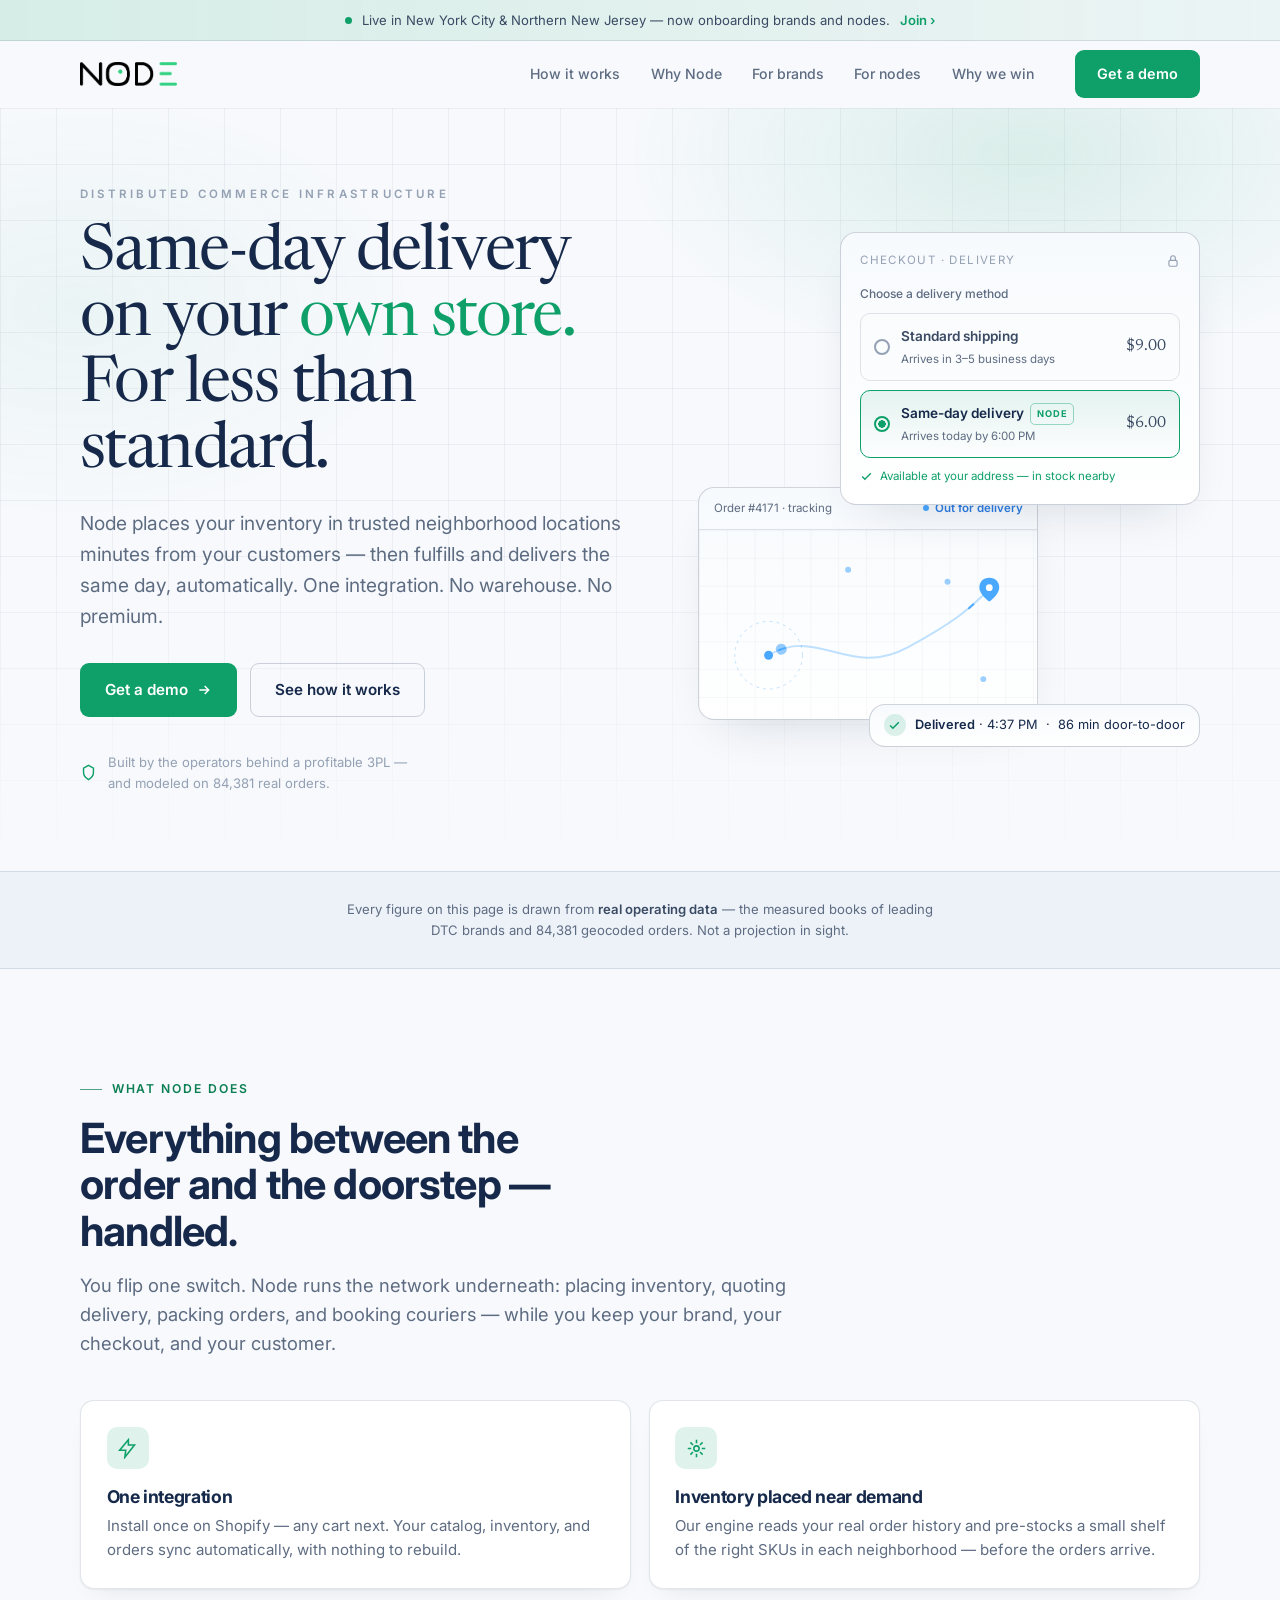
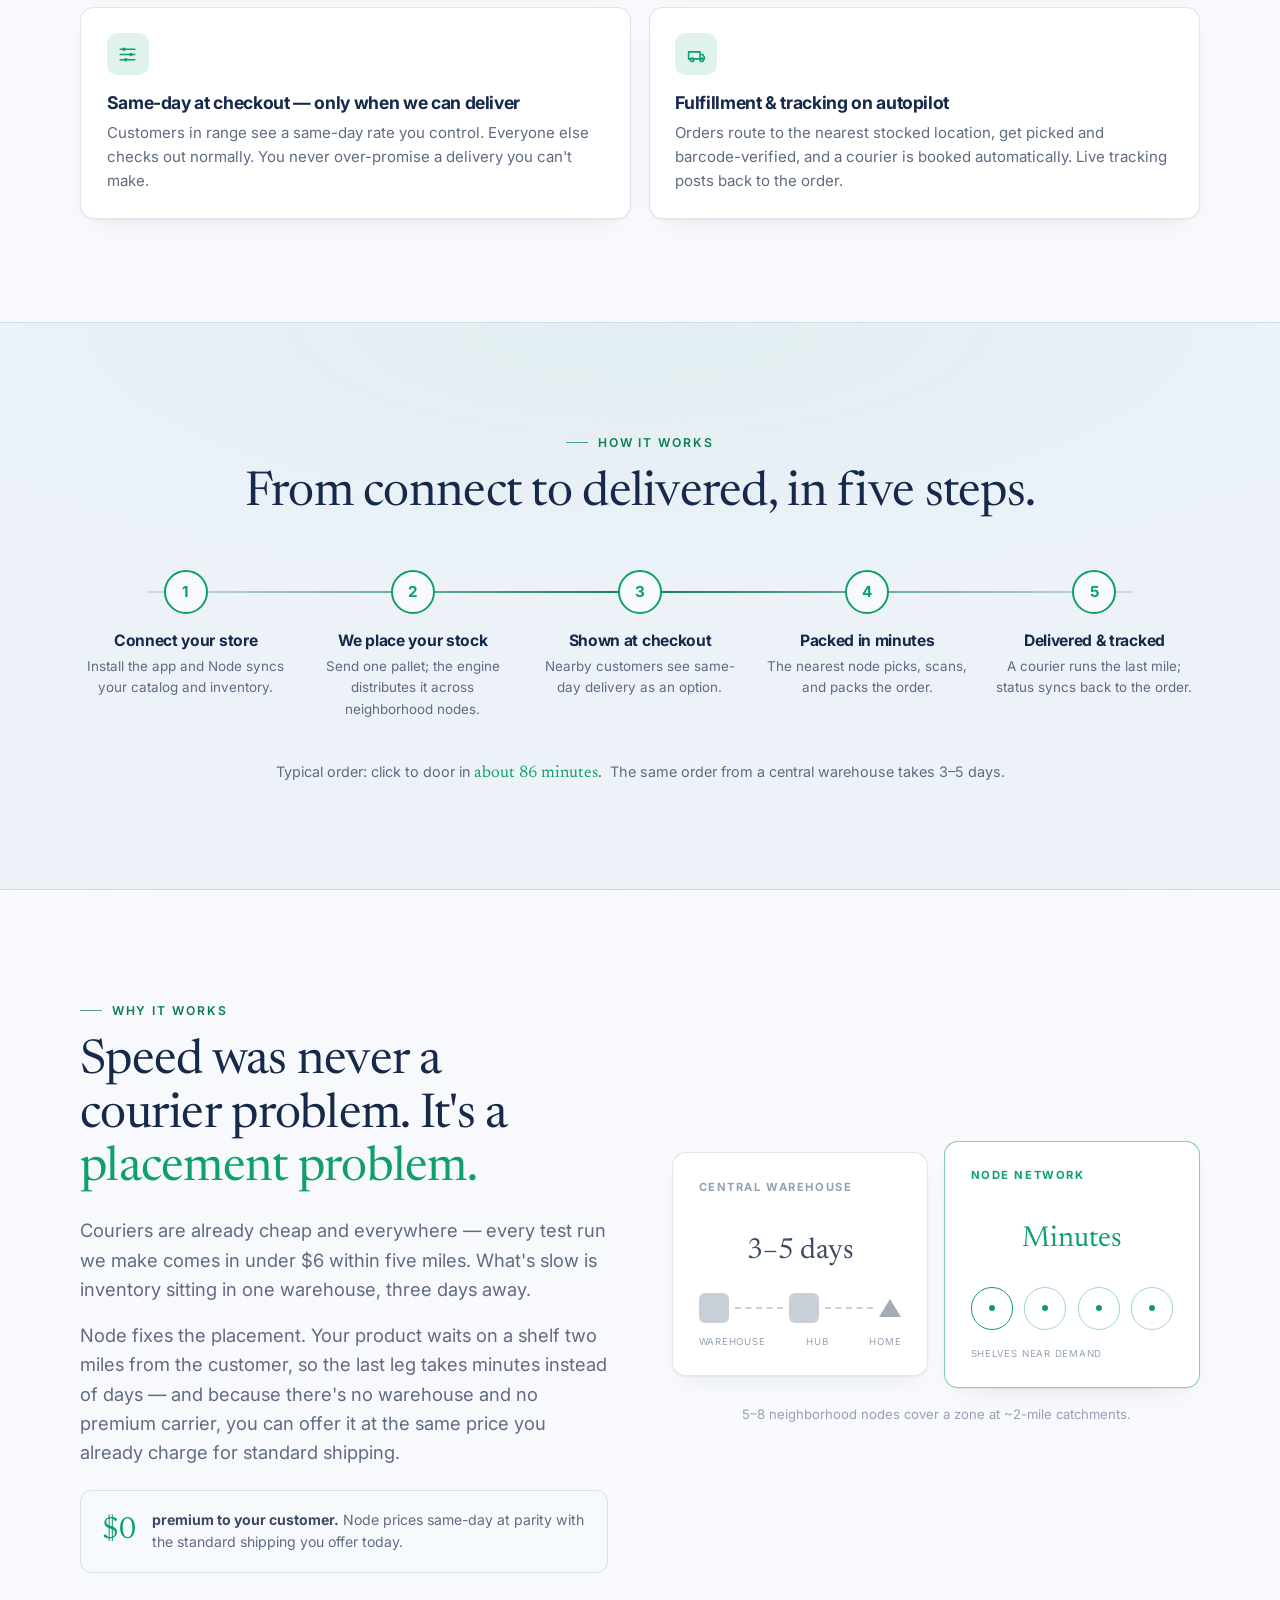
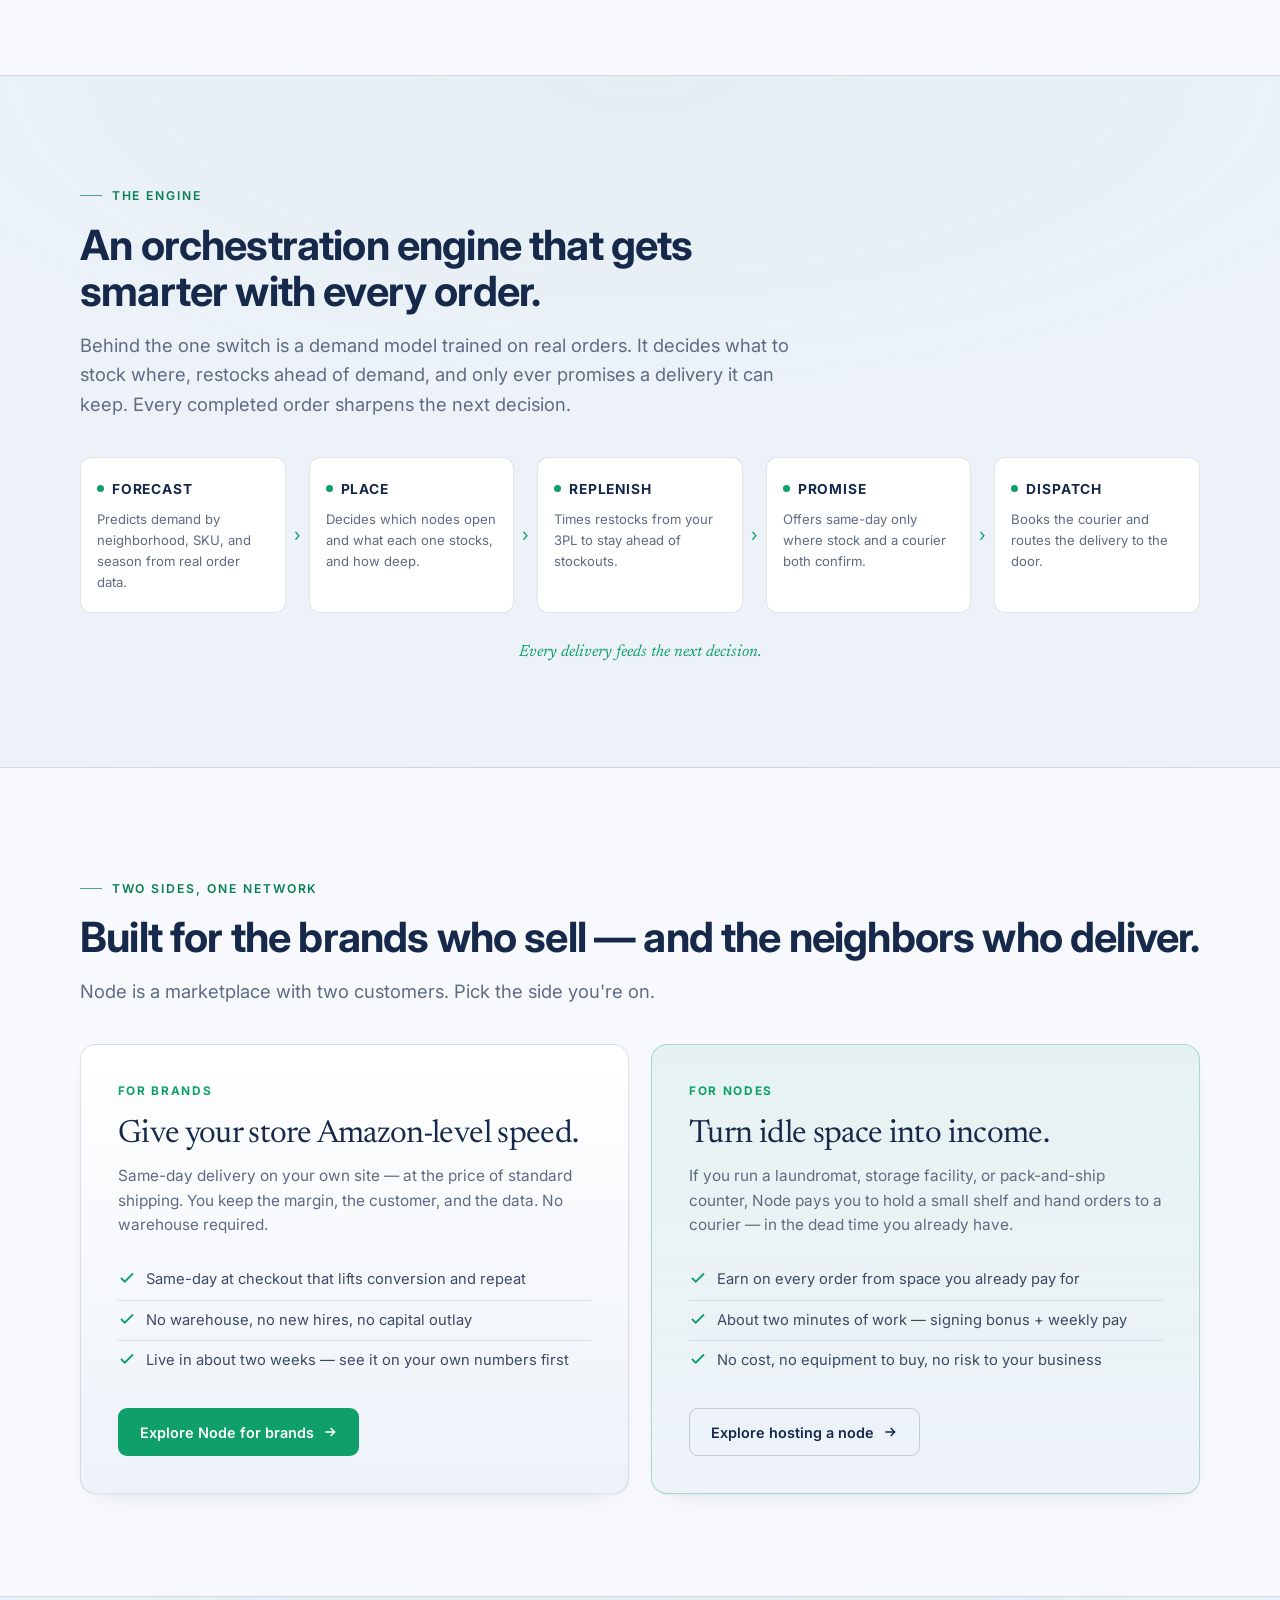
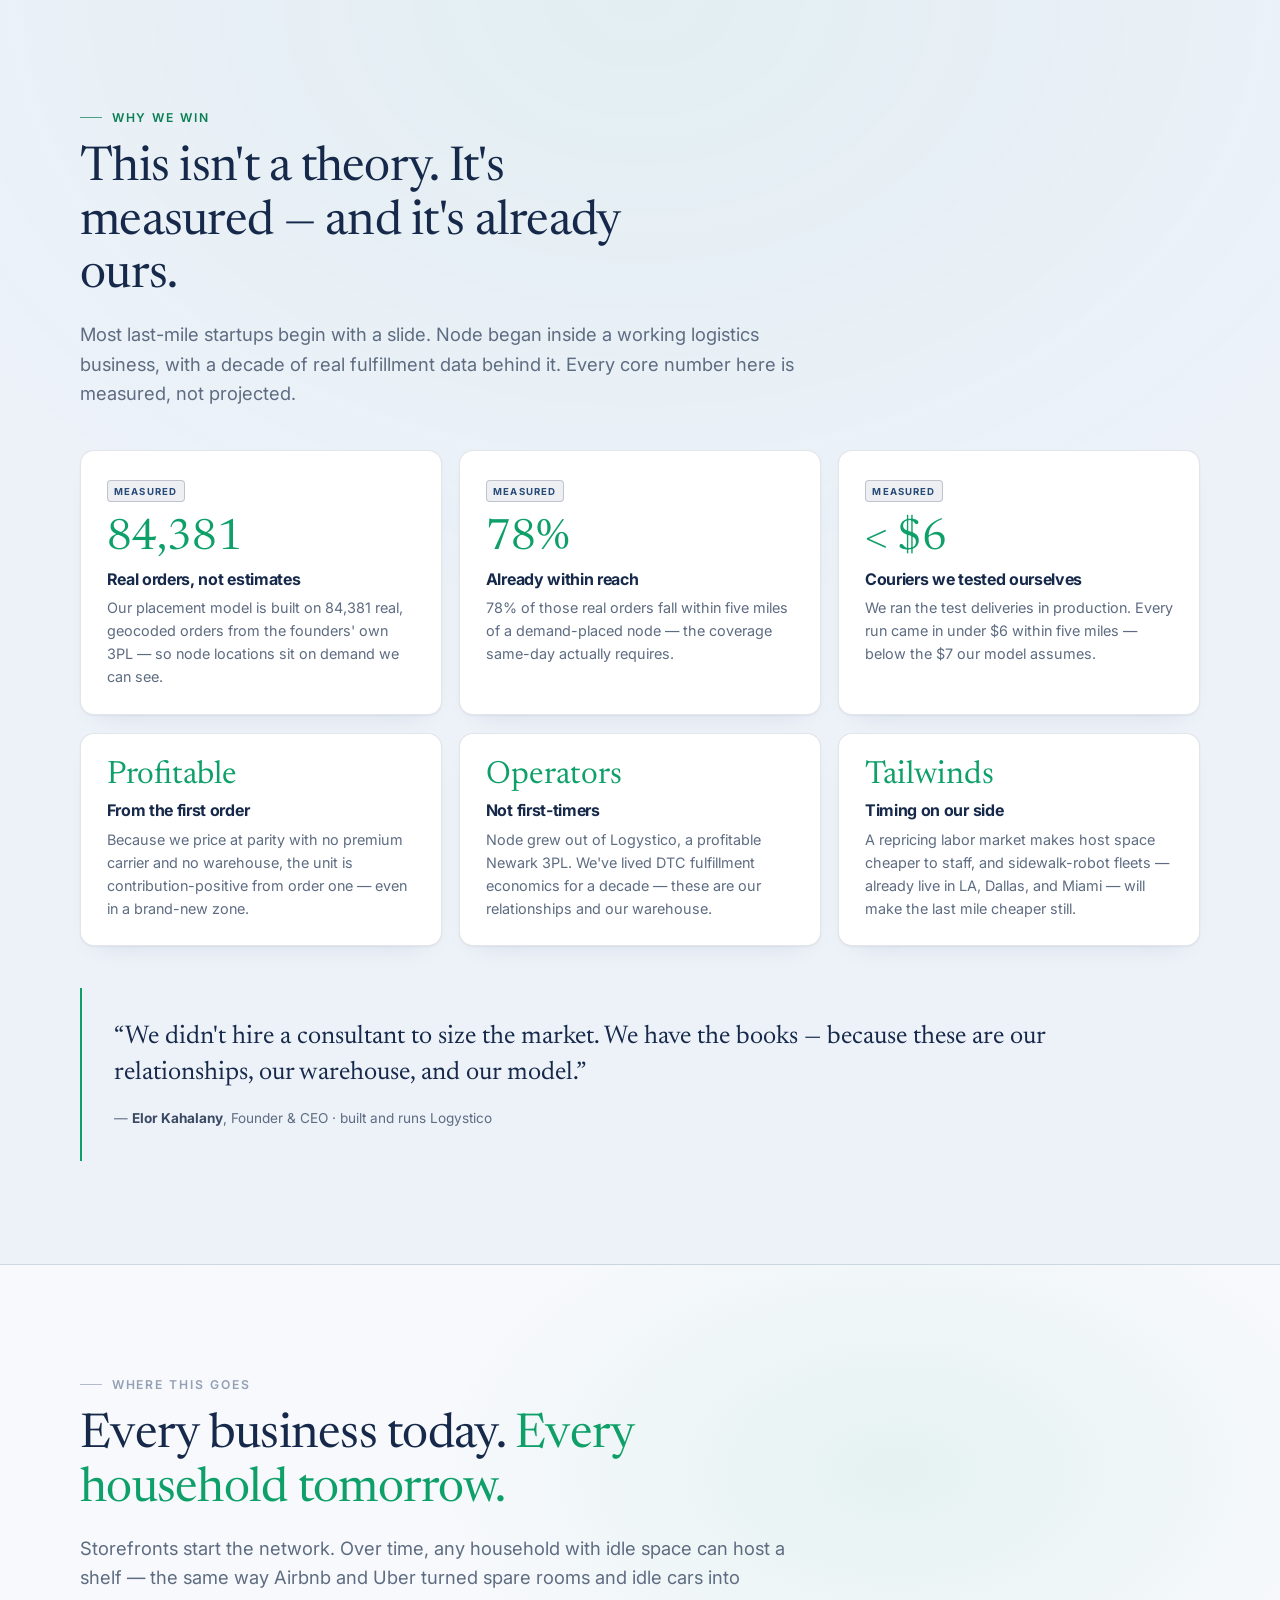
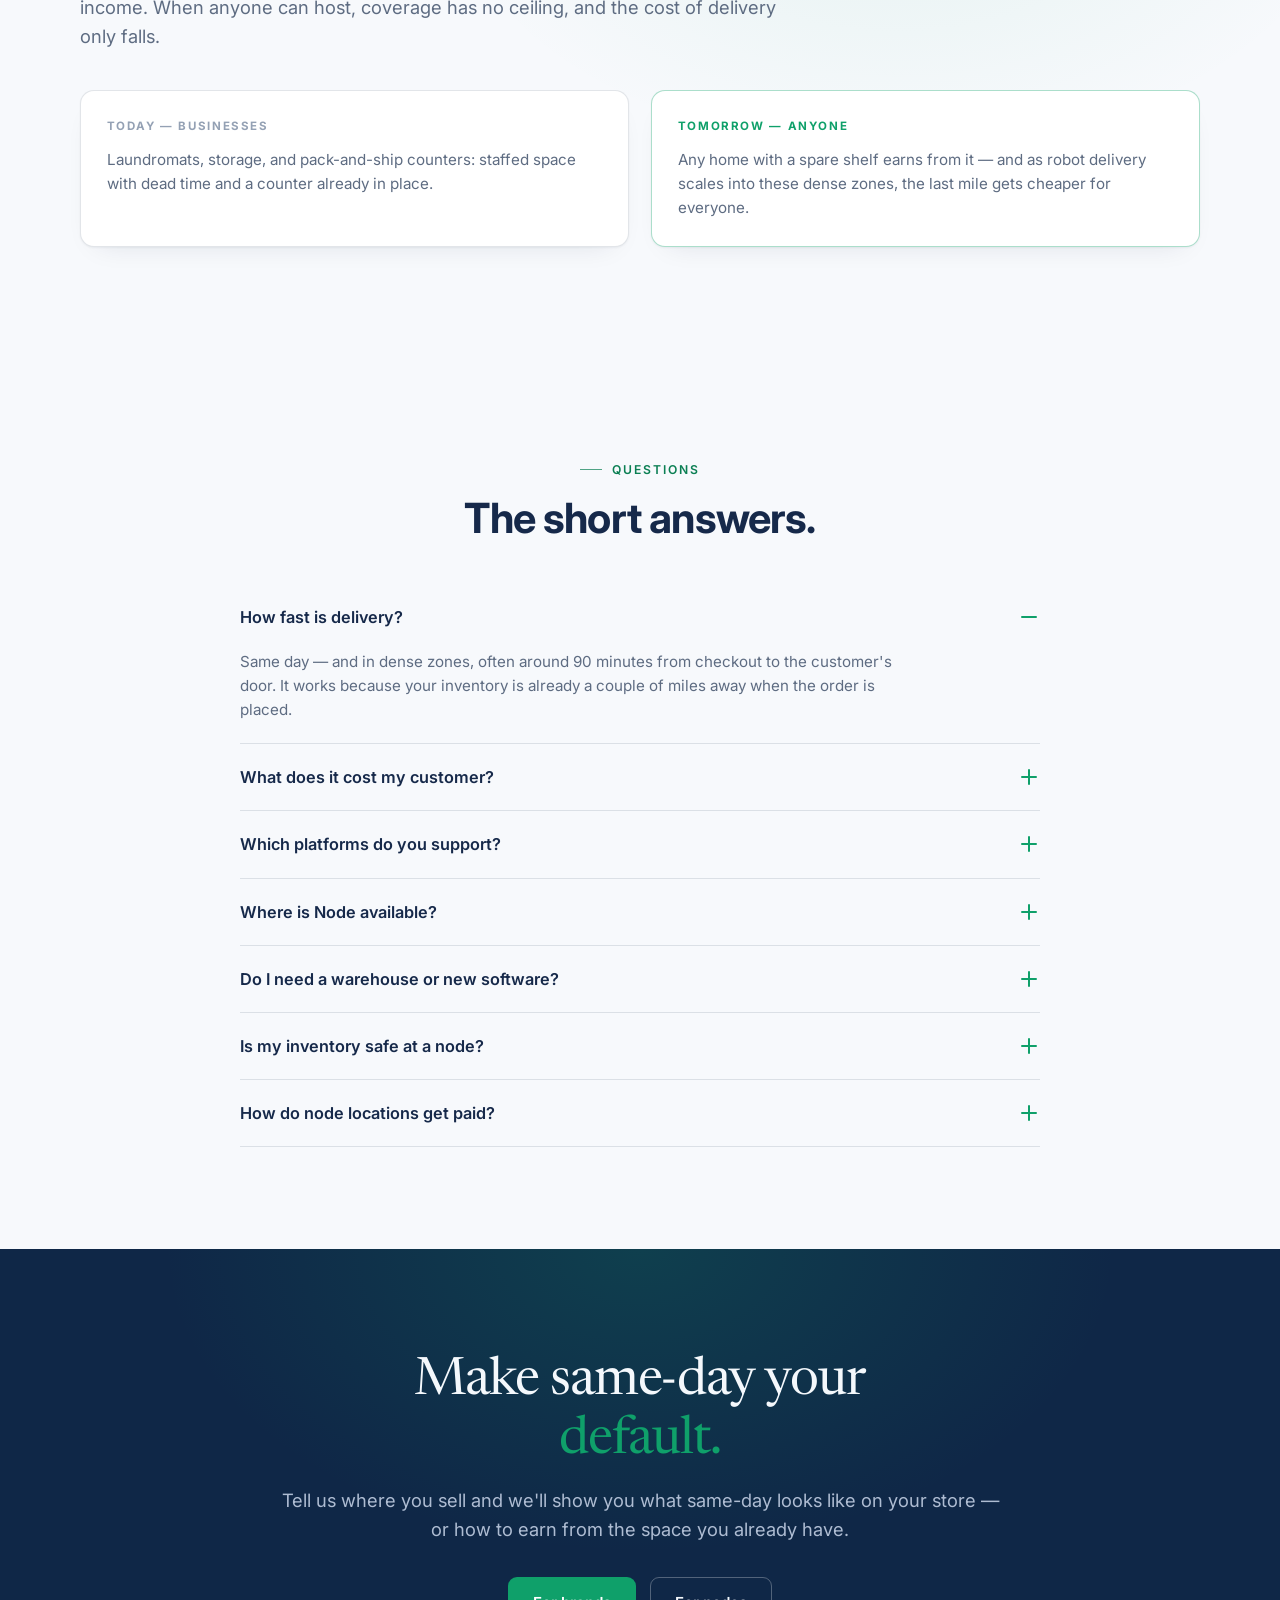
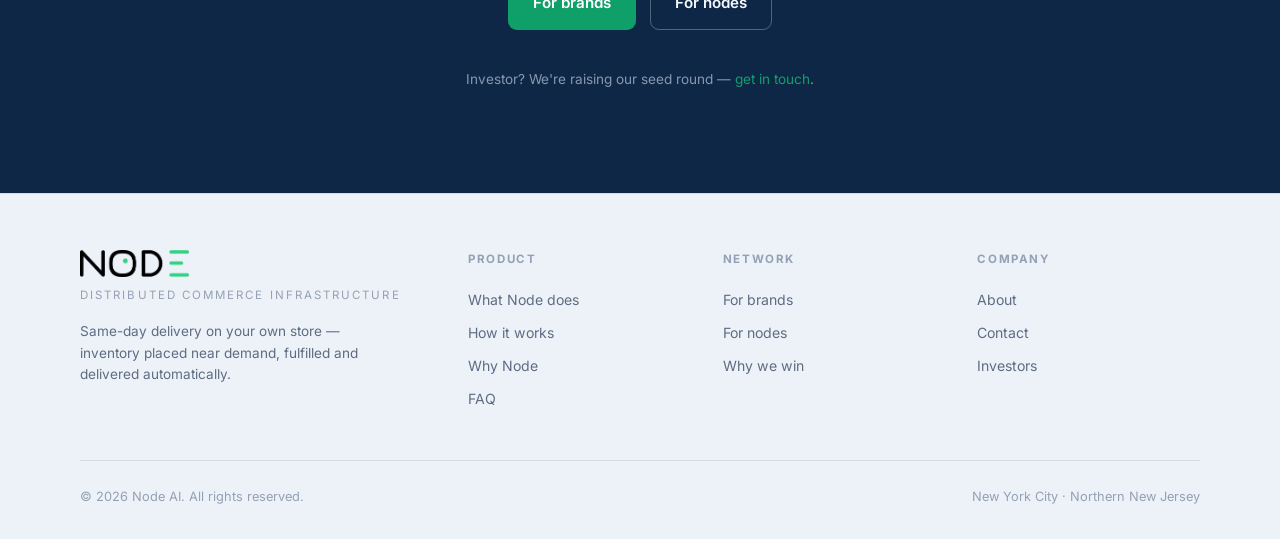
==== commit 873e6617: "Bottom CTA: centre the lede, which was 212px left of centre The final CTA section centres its headin" ====
--- a/index.html
+++ b/index.html
@@ -55,7 +55,7 @@
   .sec-h.serif{font-family:var(--serif);font-weight:400;font-size:clamp(1.9rem,4vw,3rem)}
   .lede{font-size:clamp(1rem,1.5vw,1.15rem);color:var(--muted);max-width:60ch}
   .hl{color:var(--accent)}
-  .center{text-align:center}.center .lede{margin-inline:auto}
+  .center{text-align:center}.center .lede,.lede.center{margin-inline:auto}
 
   /* ---- buttons ---- */
   .btn{font-weight:600;font-size:.9rem;padding:.72rem 1.3rem;border-radius:9px;cursor:pointer;border:1px solid transparent;display:inline-flex;align-items:center;gap:.5rem;transition:.18s;white-space:nowrap}
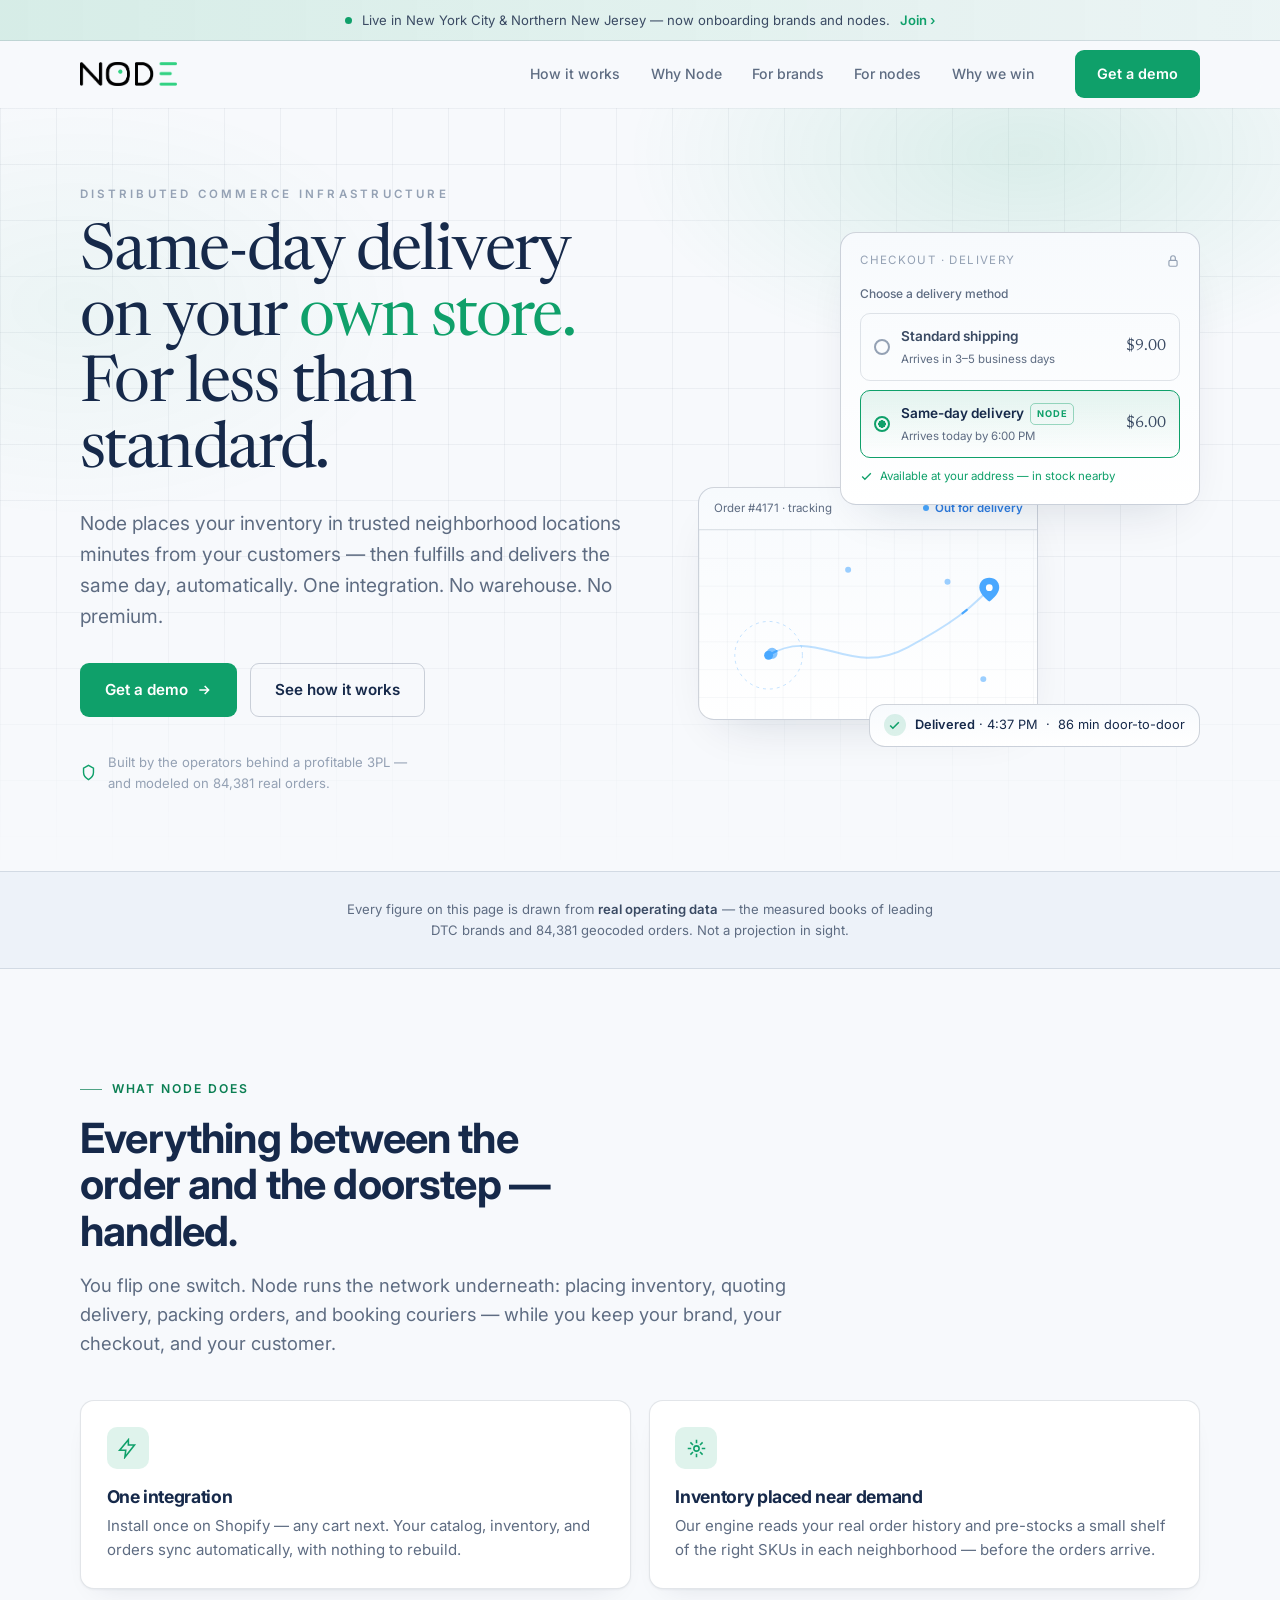
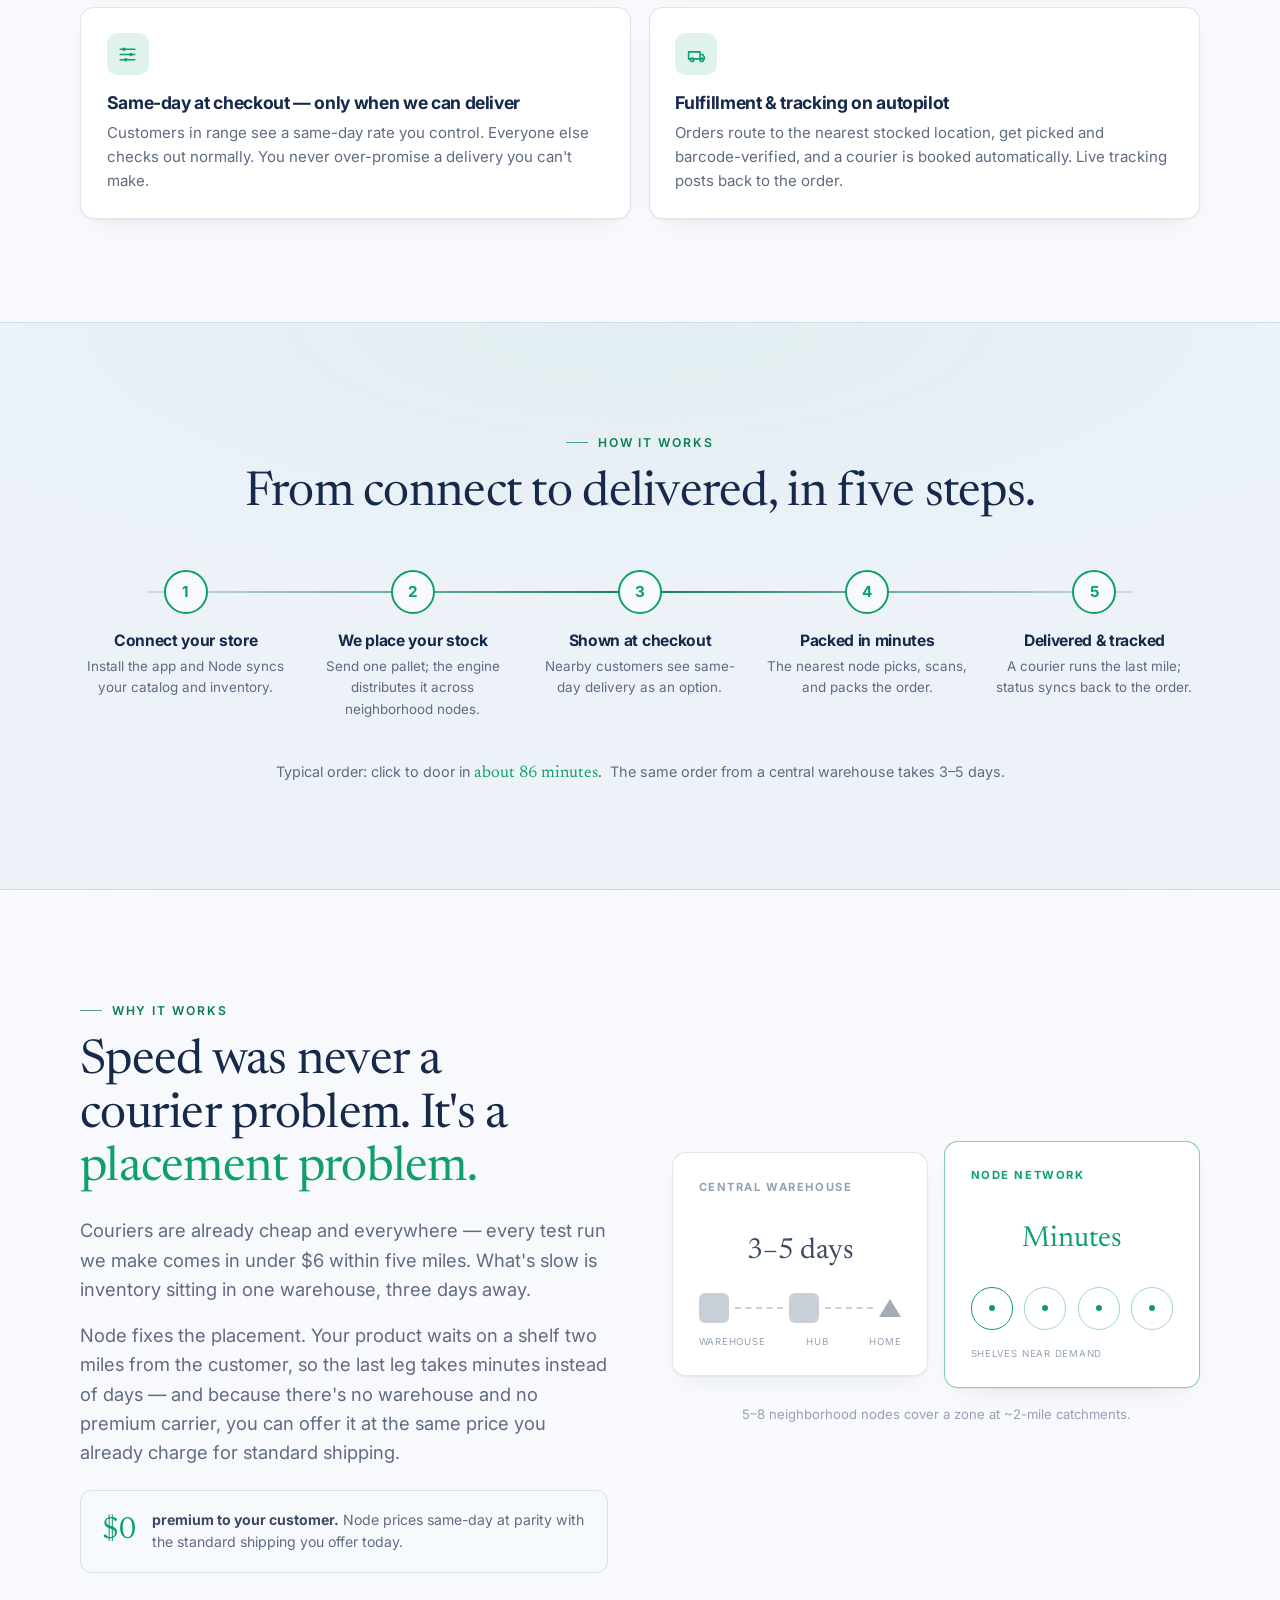
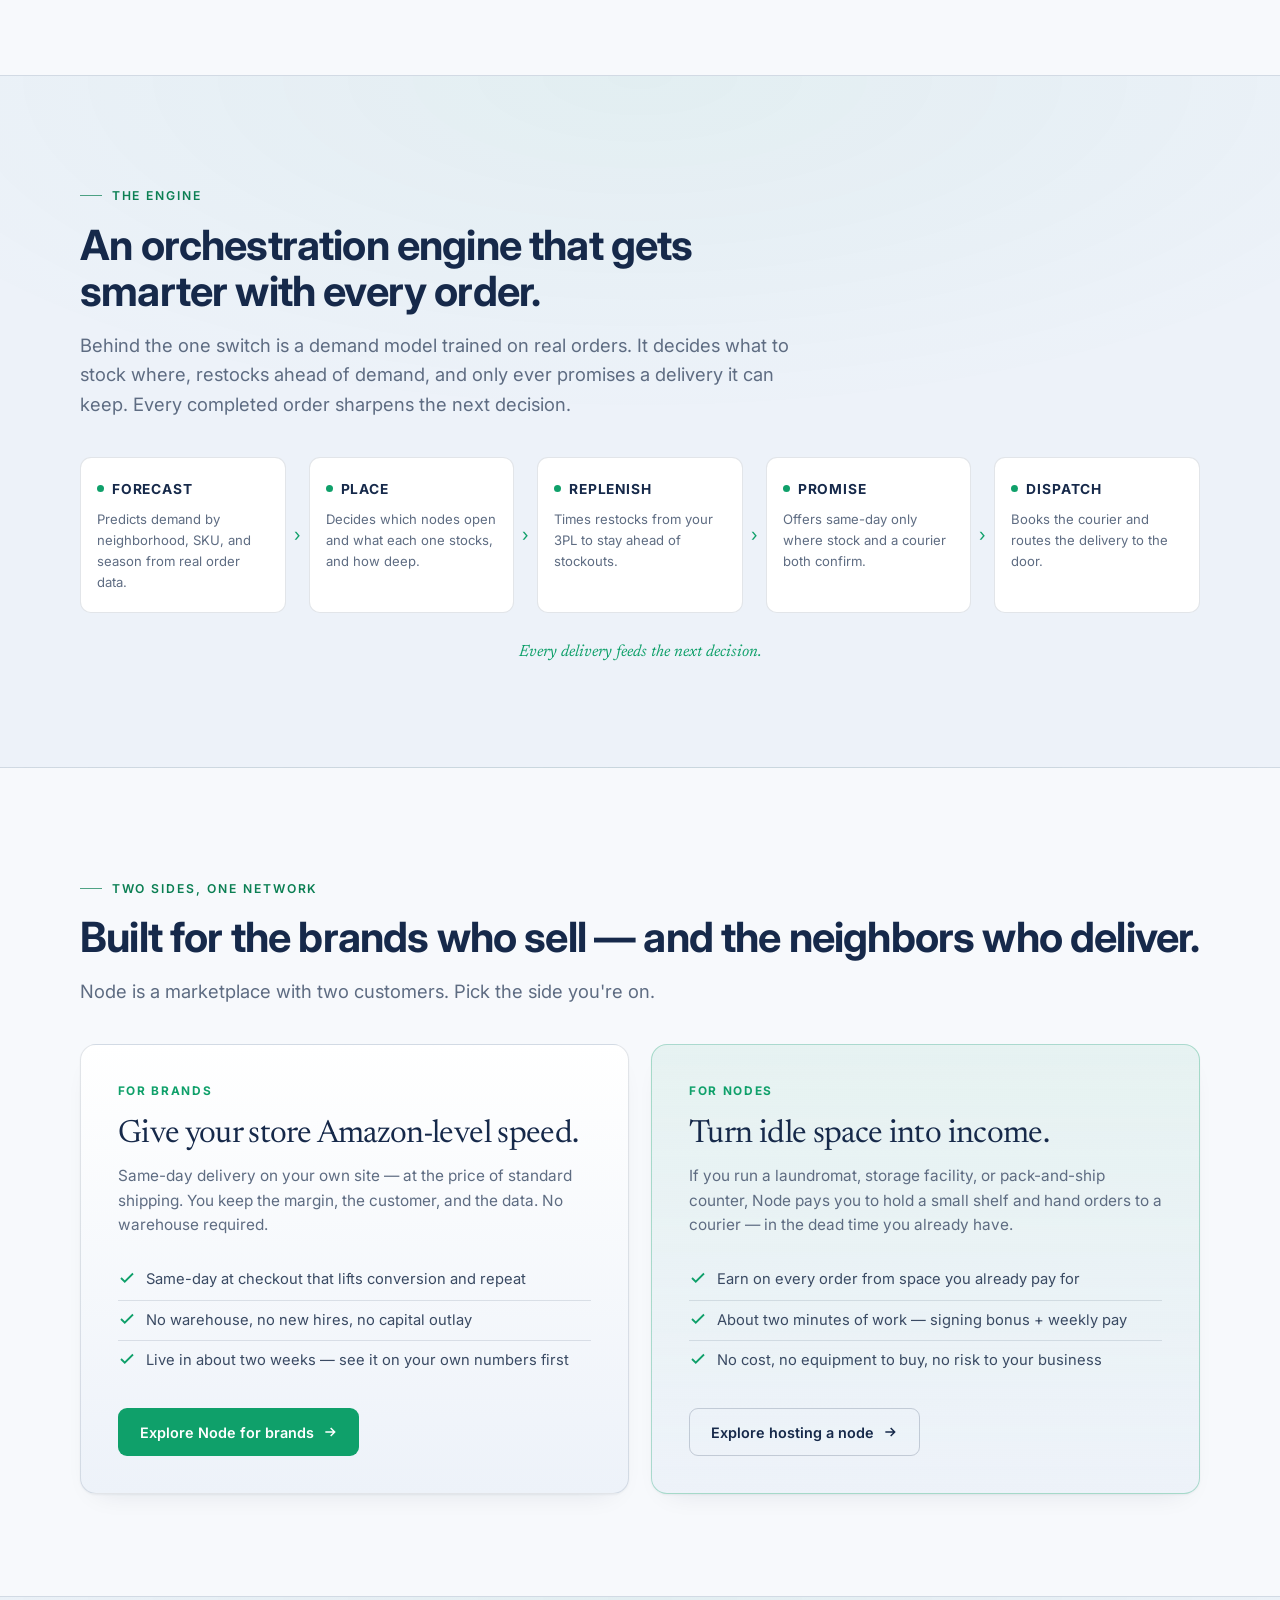
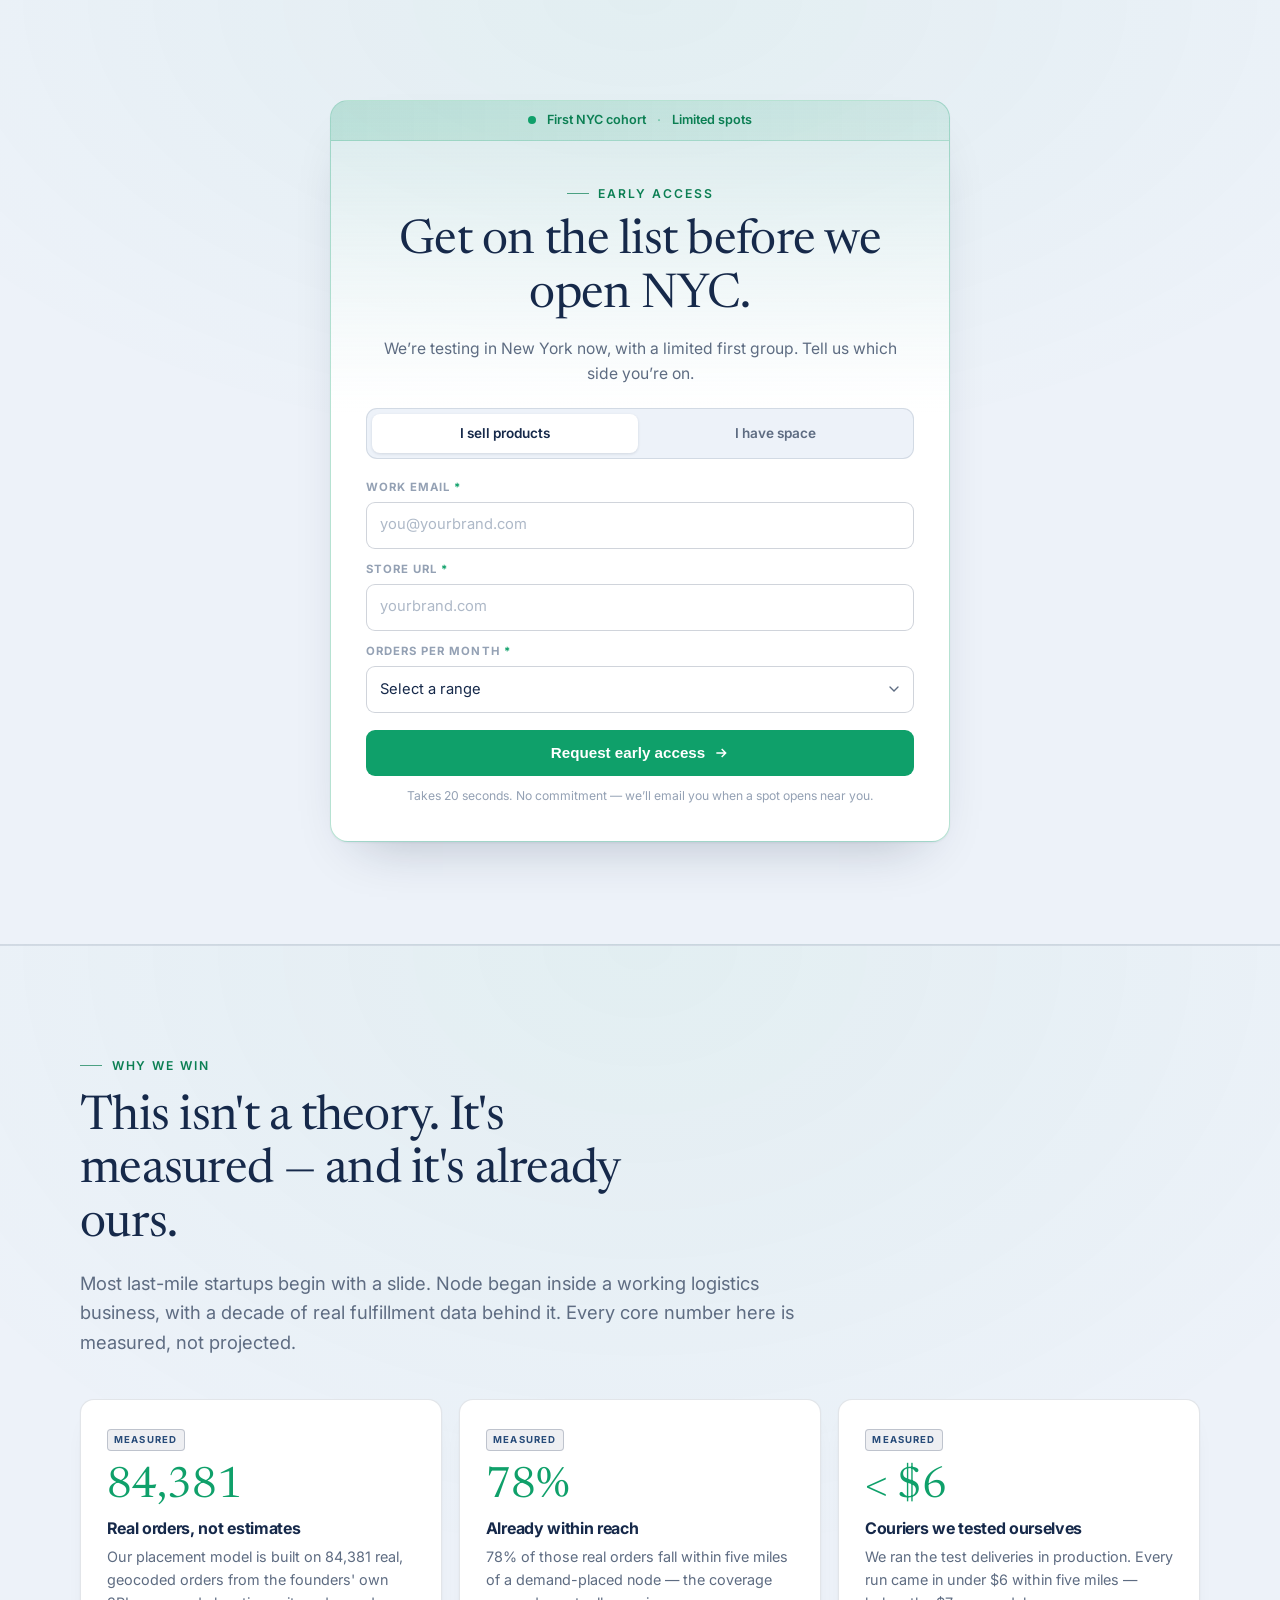
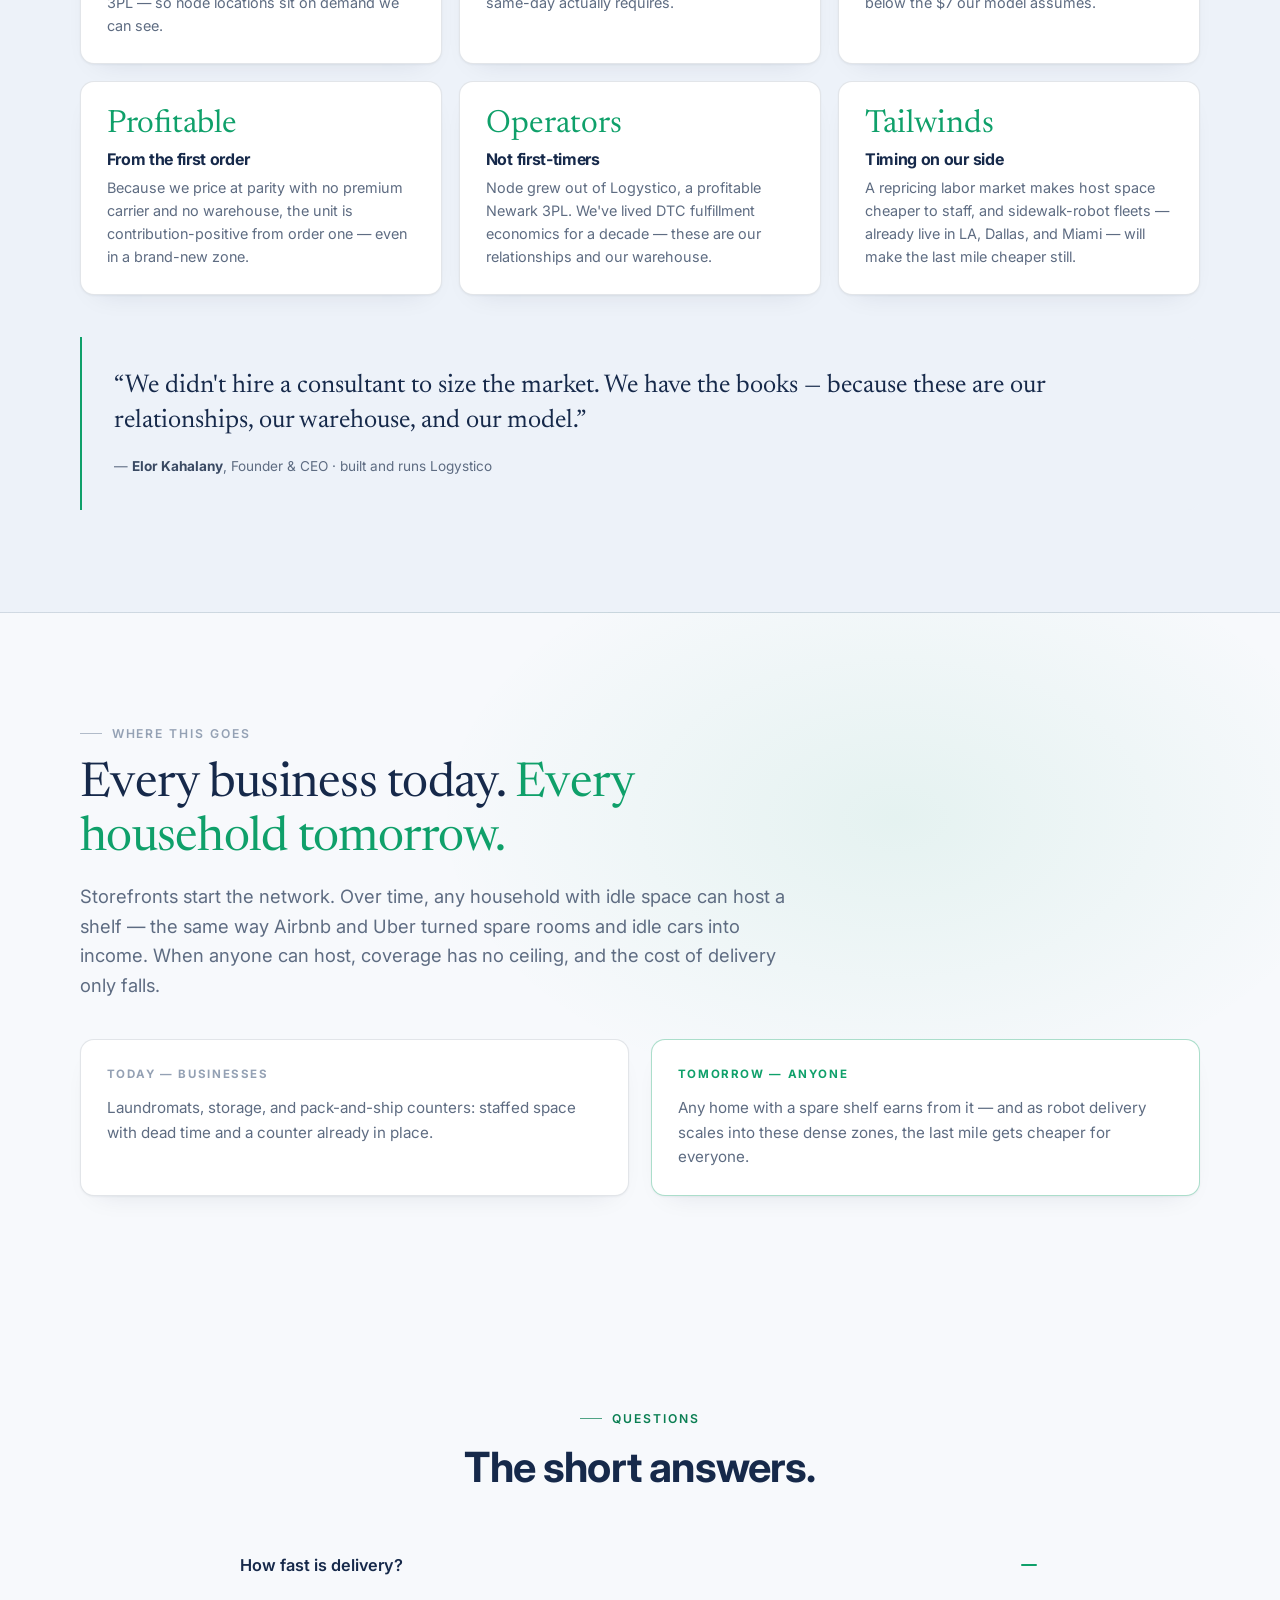
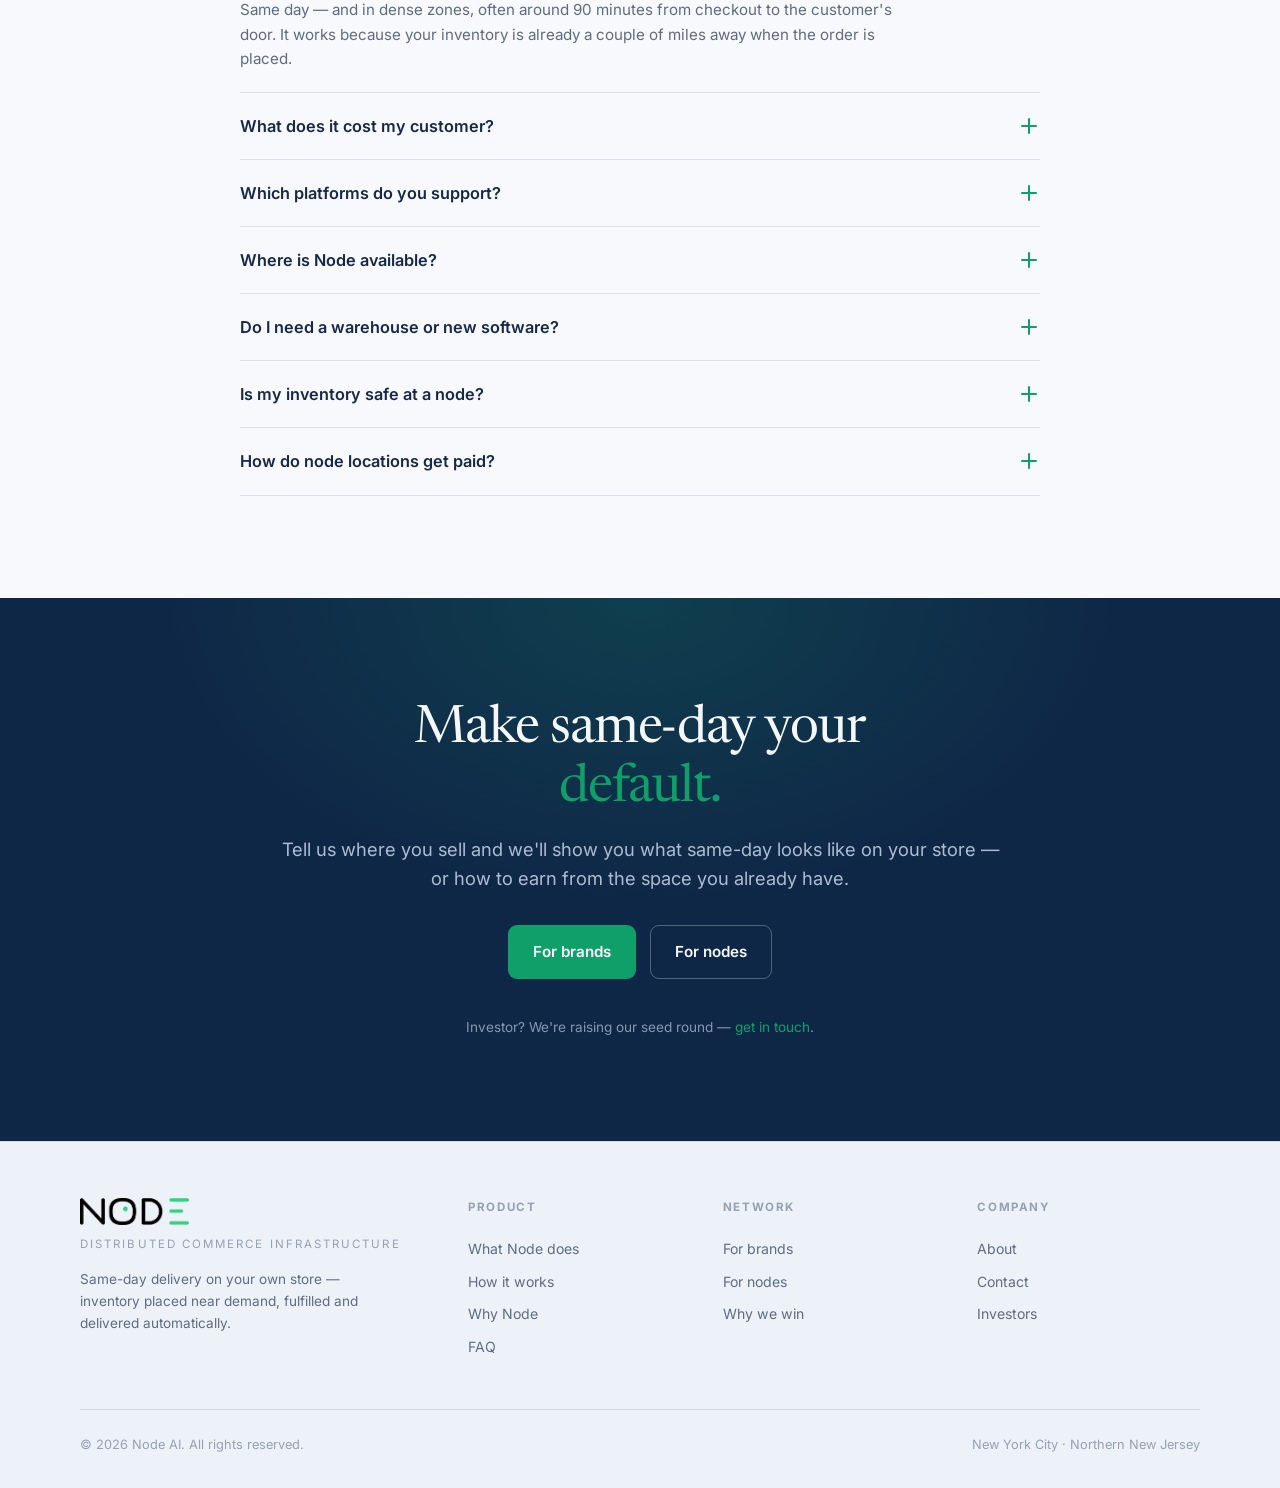
==== commit f84a4843: "Early-access signup: homepage module, page modules, two landing pages David's brief, 2026-08-31: a s" ====
--- a/index.html
+++ b/index.html
@@ -304,6 +304,7 @@
   .logo-img{background:url([data-uri]) no-repeat left center;background-size:contain;height:24px;width:97px}
   .foot .logo-img{height:27px;width:109px;margin-bottom:.55rem}
 </style>
+<link rel="stylesheet" href="/early-access.css" />
 </head>
 <body id="top">
 
@@ -577,6 +578,62 @@
   </div>
 </section>
 
+
+<!-- ============ EARLY ACCESS — NYC waitlist ============ -->
+<section class="tint" id="early-access">
+  <div class="wrap">
+    <div class="ea-card ea-narrow reveal" data-ea-root>
+      <div class="ea-scarce"><span class="ea-dot"></span> First NYC cohort <span class="ea-sep">&middot;</span> Limited spots</div>
+      <div class="ea-inner">
+        <div class="ea-head">
+          <div class="kicker" style="justify-content:center">Early access</div>
+          <h2 class="sec-h serif">Get on the list before we open NYC.</h2>
+          <p>We&rsquo;re testing in New York now, with a limited first group. Tell us which side you&rsquo;re on.</p>
+        </div>
+
+        <div class="ea-seg" data-ea-seg role="tablist" aria-label="Which side are you on?">
+          <button type="button" class="is-on" data-mode="brand" role="tab" aria-selected="true">I sell products</button>
+          <button type="button" data-mode="node" role="tab" aria-selected="false">I have space</button>
+        </div>
+
+        <form data-ea-form data-audience="brand" novalidate
+              data-done-title="You&rsquo;re on the list."
+              data-done-body="We&rsquo;ll be in touch as we open spots in your area. Watch for an email from Node AI.">
+          <div class="ea-hp" aria-hidden="true"><label>Company website<input type="text" name="company_website" tabindex="-1" autocomplete="off" /></label></div>
+          <div class="ea-grid">
+            <div class="ea-field"><label for="ea-h-b-email">Work email <span class="ea-req">*</span></label><input id="ea-h-b-email" type="email" name="email" autocomplete="email" placeholder="you@yourbrand.com" /></div>
+            <div class="ea-field"><label for="ea-h-b-url">Store URL <span class="ea-req">*</span></label><input id="ea-h-b-url" type="text" name="store_url" placeholder="yourbrand.com" /></div>
+            <div class="ea-field"><label for="ea-h-b-vol">Orders per month <span class="ea-req">*</span></label><select id="ea-h-b-vol" name="monthly_orders"><option value="">Select a range</option><option>Under 100</option><option>100 &ndash; 500</option><option>500 &ndash; 2,000</option><option>2,000 &ndash; 10,000</option><option>10,000+</option></select></div>
+          </div>
+          <div class="ea-error" data-ea-error style="display:none"></div>
+          <button type="submit" class="btn btn-primary btn-lg ea-submit" data-ea-submit>Request early access<svg viewBox="0 0 24 24" fill="none" stroke="currentColor" stroke-width="2.2"><path d="M5 12h14M13 6l6 6-6 6"/></svg></button>
+          <p class="ea-micro">Takes 20 seconds. No commitment &mdash; we&rsquo;ll email you when a spot opens near you.</p>
+        </form>
+
+        <form data-ea-form data-audience="node" novalidate hidden
+              data-done-title="Got it &mdash; you&rsquo;re on the map."
+              data-done-body="We&rsquo;ll email you when we start placing nodes in your neighborhood.">
+          <div class="ea-hp" aria-hidden="true"><label>Company website<input type="text" name="company_website" tabindex="-1" autocomplete="off" /></label></div>
+          <div class="ea-grid">
+            <div class="ea-field"><label for="ea-h-n-name">Your name <span class="ea-req">*</span></label><input id="ea-h-n-name" type="text" name="first_name" autocomplete="name" placeholder="Full name" /></div>
+            <div class="ea-field ea-grid ea-two" style="gap:.7rem">
+              <div class="ea-field"><label for="ea-h-n-email">Email <span class="ea-req">*</span></label><input id="ea-h-n-email" type="email" name="email" autocomplete="email" placeholder="you@business.com" /></div>
+              <div class="ea-field"><label for="ea-h-n-phone">Phone <span class="ea-req">*</span></label><input id="ea-h-n-phone" type="tel" name="phone" autocomplete="tel" placeholder="(212) 555-0134" /></div>
+            </div>
+            <div class="ea-field"><label for="ea-h-n-zip">Neighborhood or ZIP <span class="ea-req">*</span></label><input id="ea-h-n-zip" type="text" name="neighborhood_or_zip" placeholder="Williamsburg / 11211" /></div>
+            <div class="ea-field"><label for="ea-h-n-type">What kind of space?</label><select id="ea-h-n-type" name="business_type"><option value="">Select</option><option>Laundromat</option><option>Self-storage</option><option>Pack &amp; ship / print shop</option><option>Bodega or corner store</option><option>Salon / barber</option><option>Gym or studio</option><option>Other retail or office</option><option>I have space at home</option></select></div>
+          </div>
+          <div class="ea-error" data-ea-error style="display:none"></div>
+          <button type="submit" class="btn btn-primary btn-lg ea-submit" data-ea-submit>Apply to host a node<svg viewBox="0 0 24 24" fill="none" stroke="currentColor" stroke-width="2.2"><path d="M5 12h14M13 6l6 6-6 6"/></svg></button>
+          <p class="ea-micro">We&rsquo;re placing nodes borough by borough. We&rsquo;ll reach out when we get to yours.</p>
+        </form>
+
+        <p class="ea-noscript" data-ea-nojs>Signing up needs JavaScript &mdash; or just email <a href="mailto:elor@joinnode.ai?subject=Node%20AI%20early%20access">elor@joinnode.ai</a> and we&rsquo;ll add you.</p>
+      </div>
+    </div>
+  </div>
+</section>
+
 <!-- ============ WHY WE WIN (PROOF) ============ -->
 <section id="proof" class="tint">
   <div class="wrap">
@@ -727,5 +784,6 @@
   }, { threshold: .14, rootMargin: '0px 0px -6% 0px' });
   document.querySelectorAll('.reveal').forEach(el => io.observe(el));
 </script>
+<script src="/early-access.js" defer></script>
 </body>
 </html>
--- a/early-access.css
+++ b/early-access.css
@@ -0,0 +1,135 @@
+/* ==========================================================================
+   Node AI — early-access signup module.
+   Shared by index.html, brands.html, nodes.html and the two /early-access
+   landing pages. Everything is prefixed .ea- so it cannot collide with the
+   page styles it is dropped into.
+
+   The design tokens below are FALLBACKS. index/brands/nodes already define
+   :root in their own <style>, and those win by cascade order; the landing
+   pages carry a trimmed base, so the tokens have to survive on their own here.
+   ========================================================================== */
+
+:root{
+  --ea-accent:#0FA06A; --ea-accent-2:#18B87A; --ea-accent-deep:#0B7F53;
+  --ea-accent-soft:rgba(15,160,106,.13);
+  --ea-ink:#16294A; --ea-ink-2:#3A4A63; --ea-muted:#5E6C82; --ea-faint:#94A1B4;
+  --ea-line:rgba(20,40,74,.12); --ea-line-2:rgba(20,40,74,.20);
+  --ea-panel:#FFFFFF; --ea-panel-2:#F7FAFD; --ea-panel-3:#EDF2F9;
+}
+
+/* ---------- shell ---------- */
+.ea-card{
+  border:1px solid rgba(15,160,106,.3); border-radius:18px;
+  background:linear-gradient(180deg,rgba(15,160,106,.06),var(--ea-panel) 42%);
+  overflow:hidden;
+  box-shadow:0 1px 2px rgba(15,31,60,.05),0 26px 54px -30px rgba(15,31,60,.3);
+}
+.ea-card.ea-narrow{max-width:620px;margin-inline:auto}
+.ea-card.ea-wide{max-width:900px;margin-inline:auto}
+.ea-inner{padding:clamp(1.5rem,3vw,2.2rem)}
+
+.ea-scarce{
+  display:flex; align-items:center; justify-content:center; gap:.7rem; flex-wrap:wrap;
+  font-size:.79rem; font-weight:600; color:var(--ea-accent-deep); text-align:center;
+  background:linear-gradient(90deg,rgba(15,160,106,.16),rgba(15,160,106,.06));
+  border-bottom:1px solid rgba(15,160,106,.2); padding:.6rem 1rem;
+}
+.ea-scarce .ea-sep{color:rgba(15,160,106,.45)}
+.ea-dot{
+  width:8px; height:8px; border-radius:50%; background:var(--ea-accent); flex:none;
+  animation:ea-pulse 2.2s infinite;
+}
+@keyframes ea-pulse{
+  0%{box-shadow:0 0 0 0 rgba(15,160,106,.55)}
+  70%{box-shadow:0 0 0 8px rgba(15,160,106,0)}
+  100%{box-shadow:0 0 0 0 rgba(15,160,106,0)}
+}
+
+.ea-head{text-align:center; margin-bottom:1.4rem}
+.ea-head h2{margin-top:.8rem}
+.ea-head p{font-size:.98rem; color:var(--ea-muted); margin:.75rem auto 0; max-width:52ch}
+
+/* ---------- segmented control (the "two modes") ---------- */
+.ea-seg{
+  display:grid; grid-template-columns:1fr 1fr; gap:.3rem;
+  background:var(--ea-panel-3); border:1px solid var(--ea-line);
+  border-radius:11px; padding:.28rem; margin-bottom:1.2rem;
+}
+.ea-seg button{
+  font:inherit; font-size:.85rem; font-weight:600; color:var(--ea-muted);
+  background:transparent; border:0; border-radius:8px; padding:.55rem .5rem;
+  cursor:pointer; transition:.18s;
+}
+.ea-seg button:hover,.ea-seg button:focus-visible{color:var(--ea-ink); outline:none}
+.ea-seg button.is-on{
+  background:var(--ea-panel); color:var(--ea-ink);
+  box-shadow:0 1px 3px rgba(15,31,60,.12);
+}
+
+/* ---------- fields ---------- */
+.ea-grid{display:grid; gap:.7rem}
+.ea-grid.ea-two{grid-template-columns:1fr 1fr}
+@media(max-width:560px){.ea-grid.ea-two{grid-template-columns:1fr}}
+.ea-field label{
+  display:block; font-size:.71rem; font-weight:700; letter-spacing:.09em;
+  text-transform:uppercase; color:var(--ea-faint); margin-bottom:.34rem;
+}
+.ea-field label .ea-req{color:var(--ea-accent)}
+.ea-field input,.ea-field select,.ea-field textarea{
+  width:100%; font:inherit; font-size:.92rem; color:var(--ea-ink);
+  background:var(--ea-panel); border:1px solid var(--ea-line-2);
+  border-radius:9px; padding:.68rem .8rem; transition:.18s;
+}
+.ea-field input::placeholder,.ea-field textarea::placeholder{color:#AEB9C8}
+.ea-field input:hover,.ea-field select:hover,.ea-field textarea:hover{border-color:rgba(20,40,74,.32)}
+.ea-field input:focus,.ea-field select:focus,.ea-field textarea:focus{
+  outline:none; border-color:var(--ea-accent); box-shadow:0 0 0 3px var(--ea-accent-soft);
+}
+.ea-field select{
+  appearance:none; -webkit-appearance:none; cursor:pointer; padding-right:2.1rem;
+  background-image:url("data:image/svg+xml;utf8,<svg xmlns='http://www.w3.org/2000/svg' viewBox='0 0 24 24' fill='none' stroke='%235E6C82' stroke-width='2' stroke-linecap='round'><path d='M6 9l6 6 6-6'/></svg>");
+  background-repeat:no-repeat; background-position:right .65rem center; background-size:16px;
+}
+.ea-field textarea{resize:vertical; min-height:74px}
+
+/* The honeypot. Off-screen rather than display:none — some bots skip hidden
+   inputs but happily fill anything still in the layout. aria-hidden + tabindex
+   keep it away from screen readers and keyboard users. */
+.ea-hp{
+  position:absolute !important; left:-9999px !important; top:auto !important;
+  width:1px !important; height:1px !important; overflow:hidden !important;
+}
+
+/* ---------- submit + states ---------- */
+.ea-submit{width:100%; margin-top:1.05rem; justify-content:center}
+.ea-submit[disabled]{opacity:.65; cursor:progress}
+.ea-micro{font-size:.76rem; color:var(--ea-faint); margin-top:.7rem; text-align:center; line-height:1.5}
+.ea-error{
+  font-size:.84rem; color:#9A2C22; background:rgba(208,70,59,.09);
+  border:1px solid rgba(208,70,59,.3); border-radius:9px;
+  padding:.6rem .8rem; margin-top:.85rem;
+}
+.ea-done{
+  display:flex; flex-direction:column; align-items:center; text-align:center; gap:.55rem;
+  padding:1.7rem .6rem; border:1px solid rgba(15,160,106,.32); border-radius:12px;
+  background:linear-gradient(180deg,rgba(15,160,106,.09),transparent);
+}
+.ea-done .ea-tick{
+  width:42px; height:42px; border-radius:50%; background:var(--ea-accent); color:#fff;
+  display:flex; align-items:center; justify-content:center;
+  animation:ea-pop .5s cubic-bezier(.2,1.5,.4,1) both;
+}
+.ea-done .ea-tick svg{width:22px; height:22px}
+.ea-done h4{font-family:var(--serif,Georgia,serif); font-weight:400; font-size:1.2rem; color:var(--ea-ink)}
+.ea-done p{font-size:.87rem; color:var(--ea-muted); max-width:36ch}
+@keyframes ea-pop{from{transform:scale(.4); opacity:0} to{transform:scale(1); opacity:1}}
+
+.ea-noscript{
+  font-size:.86rem; color:var(--ea-muted); text-align:center;
+  border:1px dashed var(--ea-line-2); border-radius:9px; padding:.8rem 1rem; margin-top:1rem;
+}
+.ea-noscript a{color:var(--ea-accent); font-weight:600}
+
+@media(prefers-reduced-motion:reduce){
+  .ea-dot,.ea-done .ea-tick{animation:none}
+}
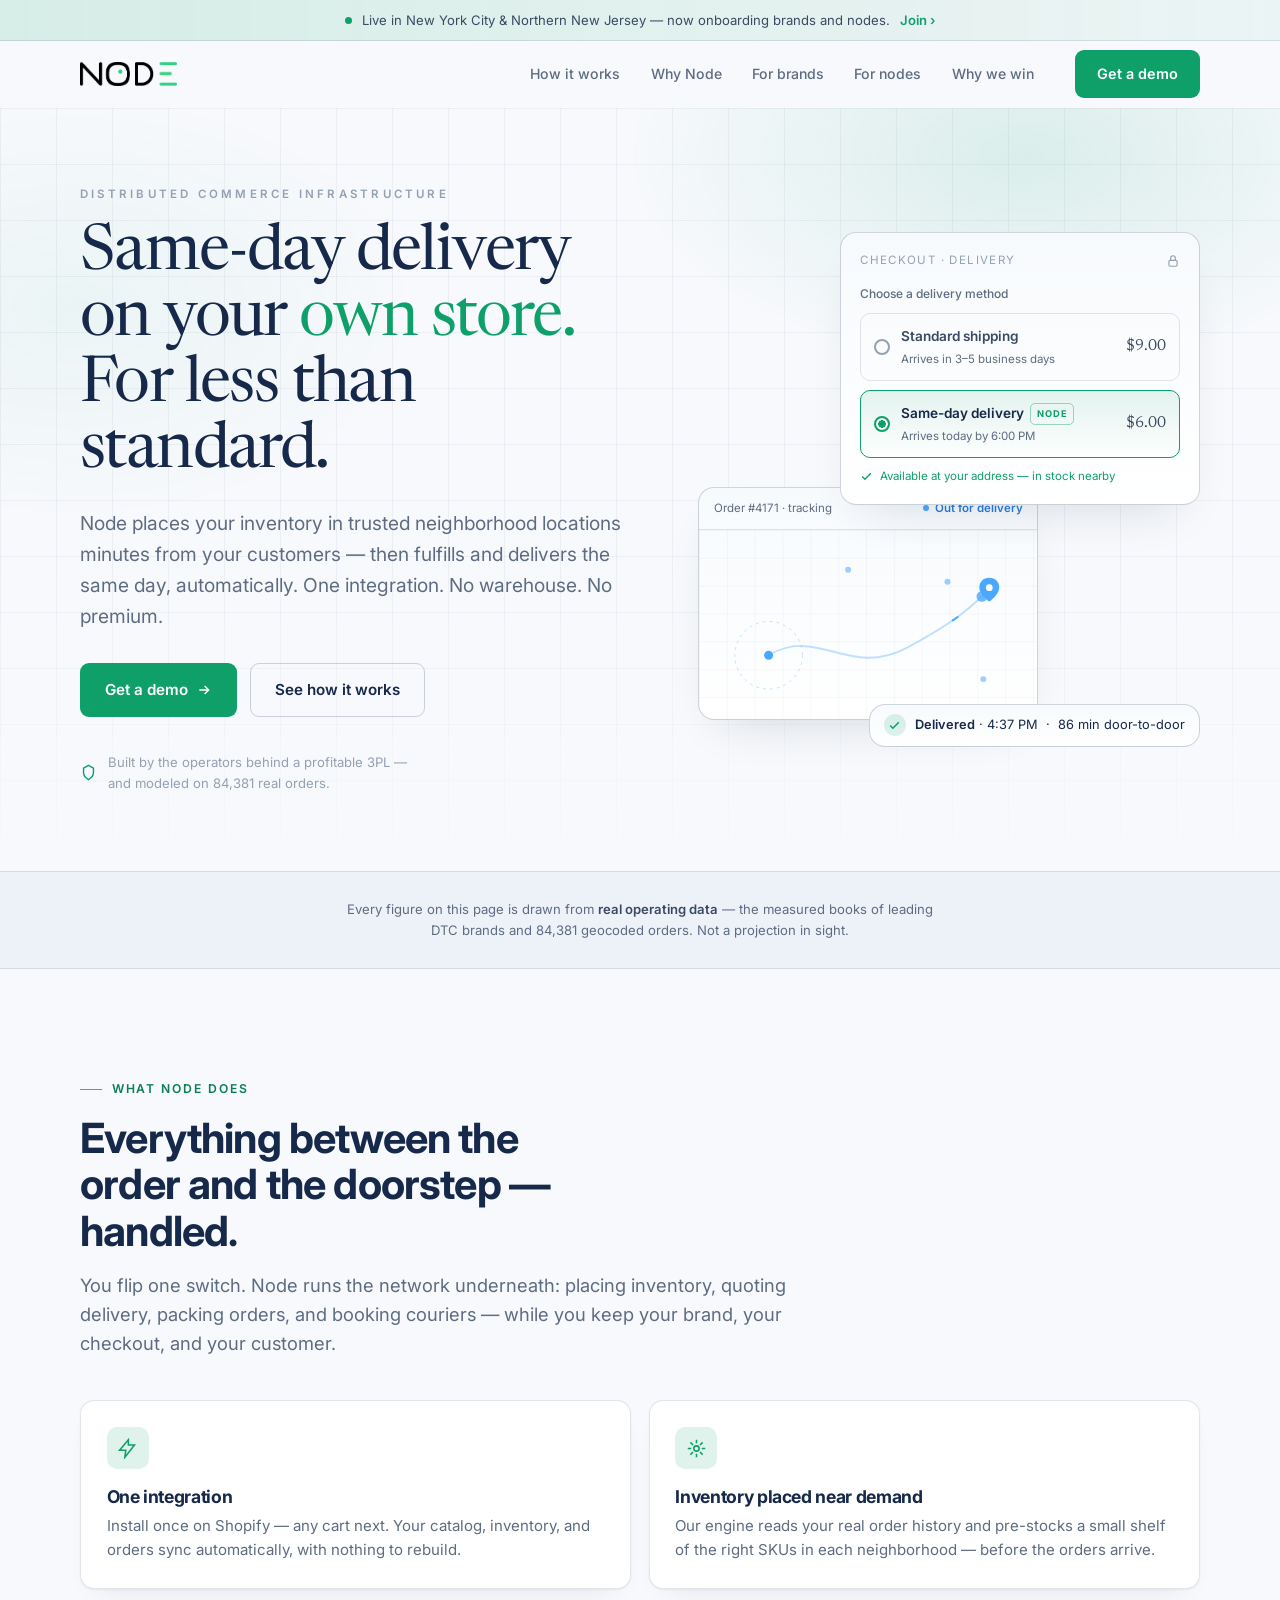
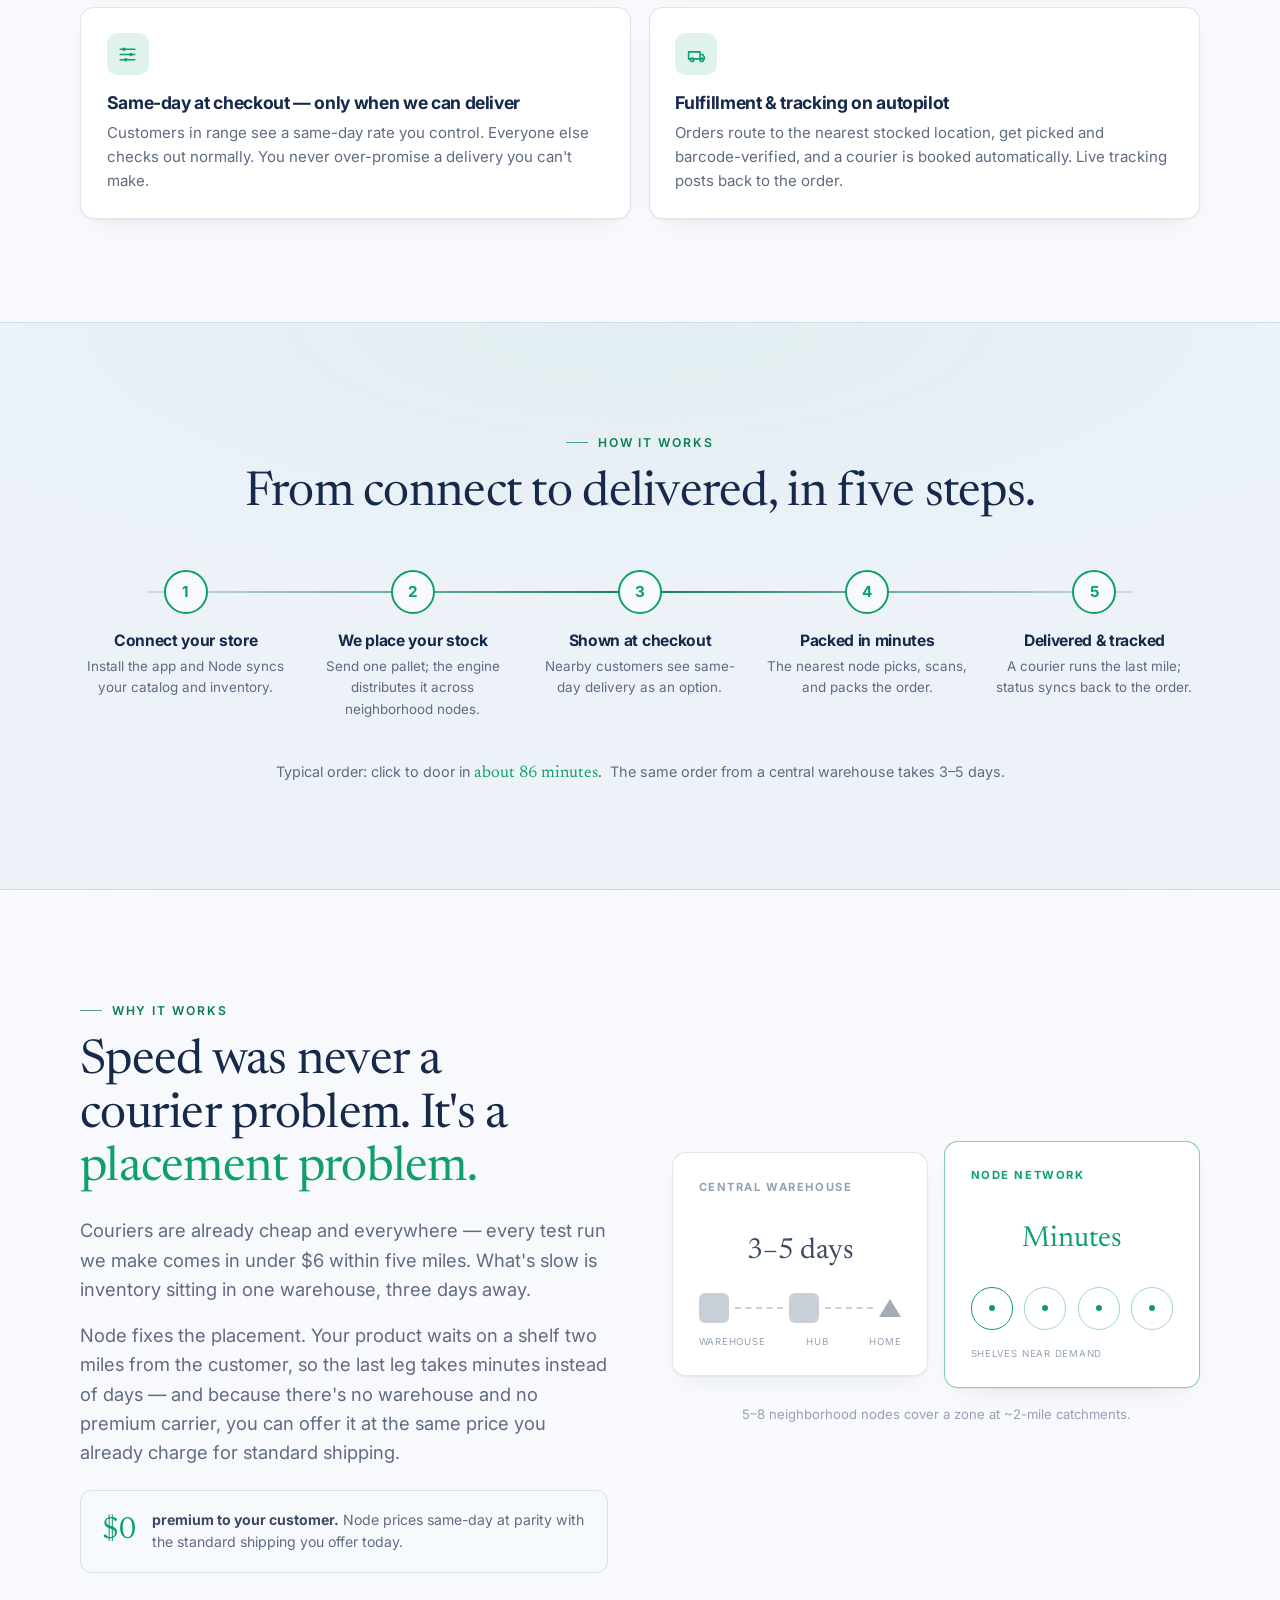
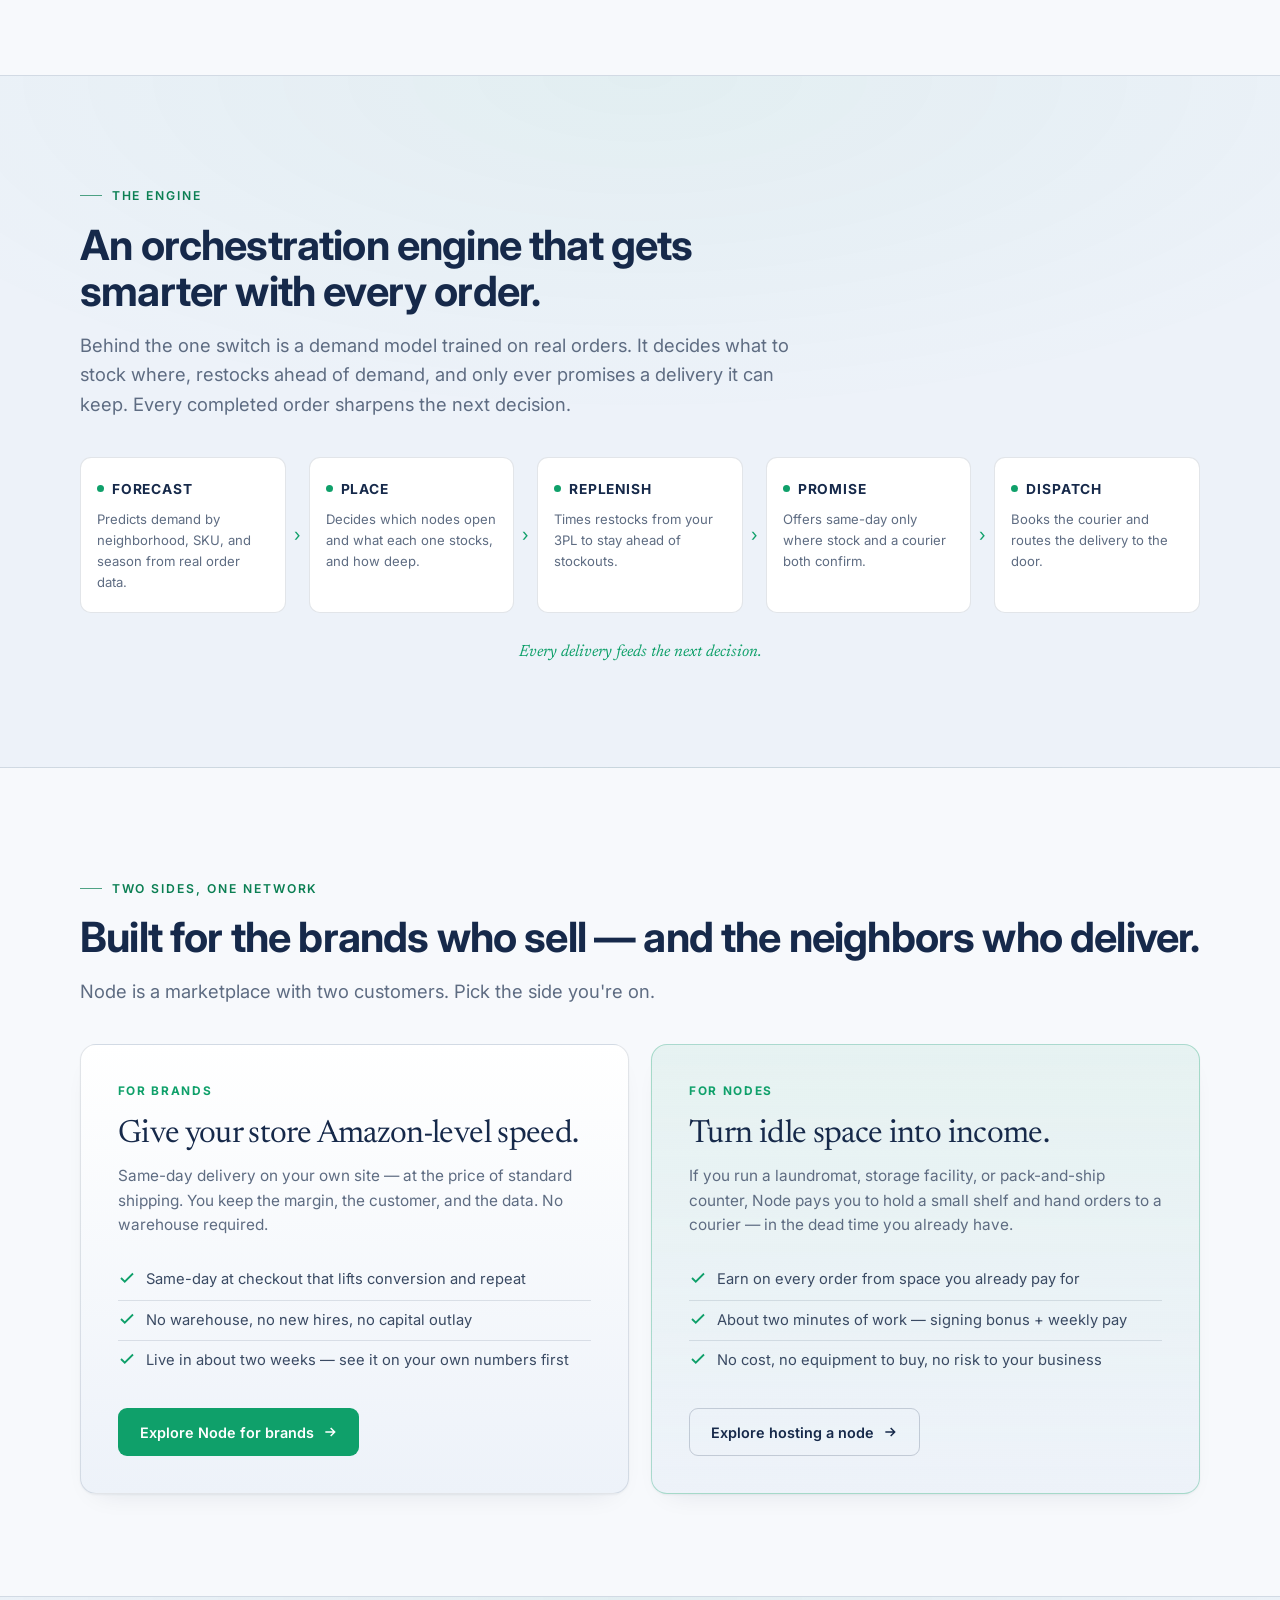
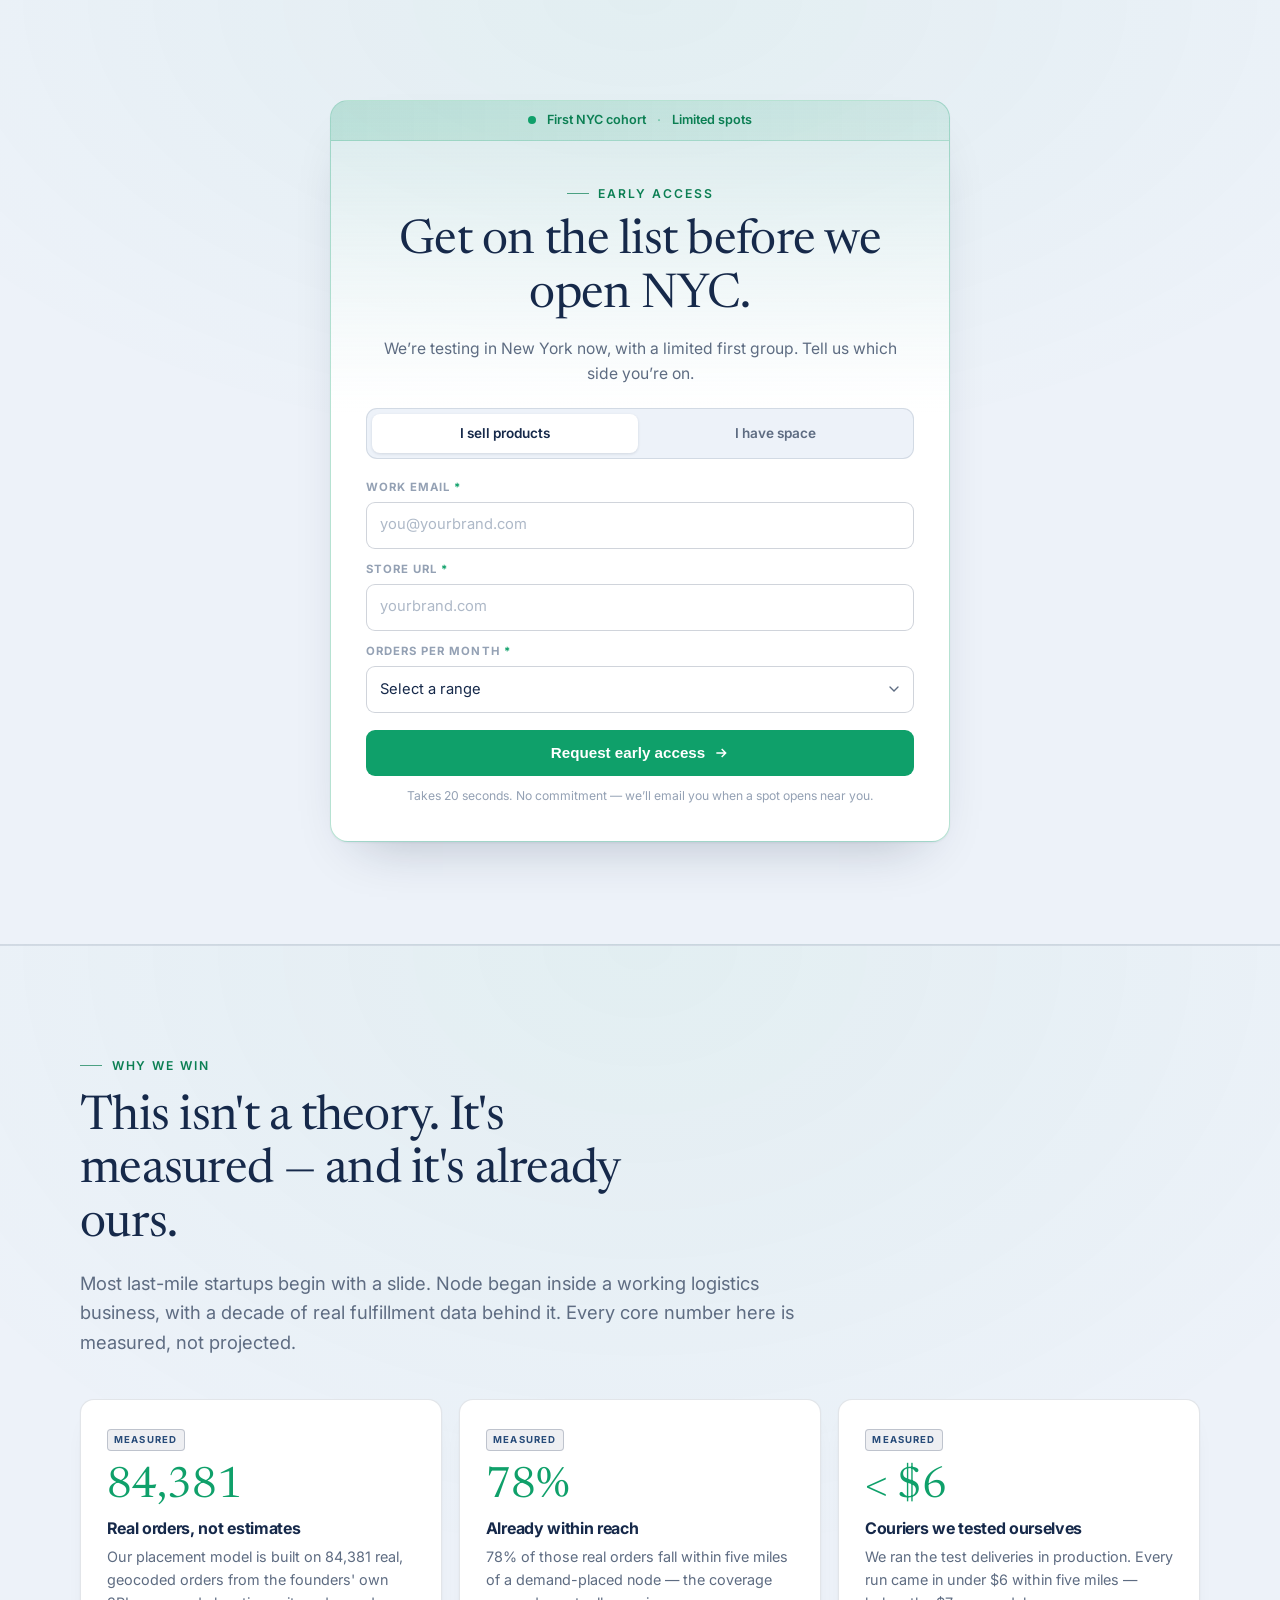
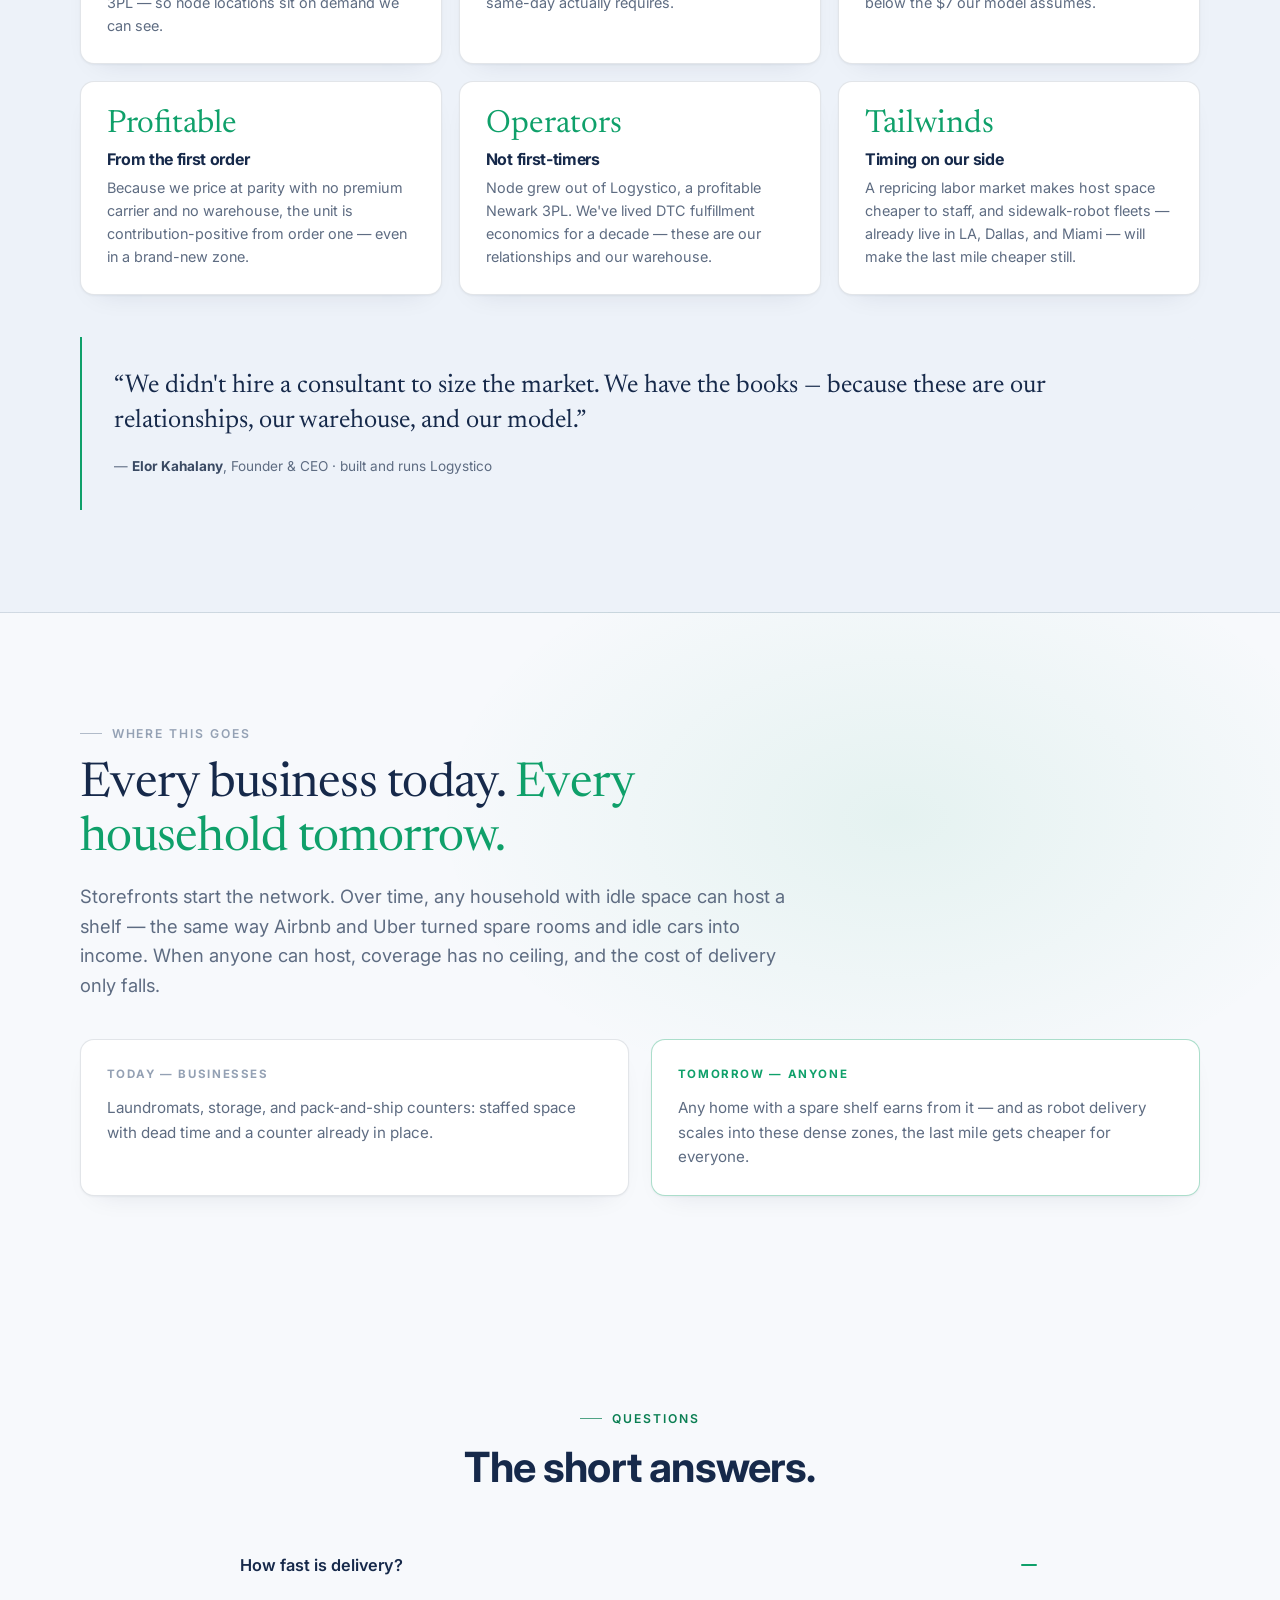
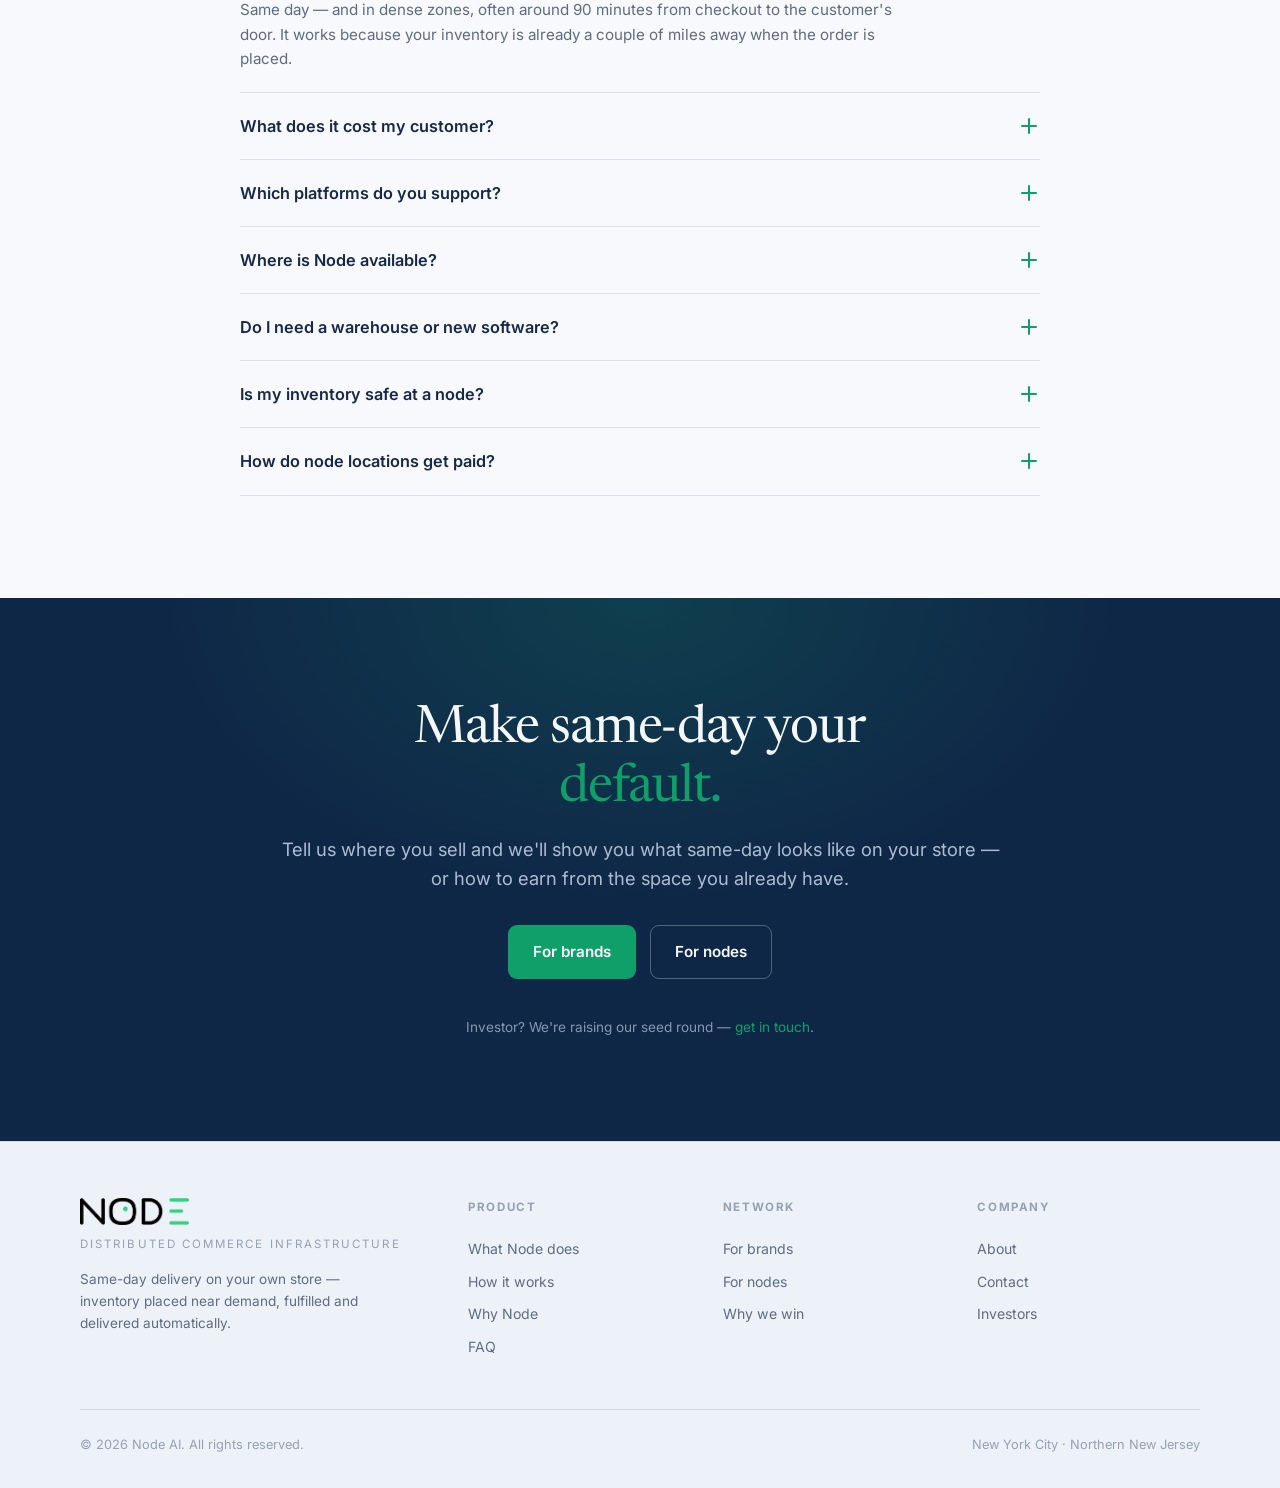
==== commit 1b22a43d: "Announce-bar CTAs land on the signup form, not the page bottom The early-access module shipped with " ====
--- a/index.html
+++ b/index.html
@@ -313,7 +313,7 @@
   <div class="wrap">
     <span class="dot"></span>
     <span>Live in New York City &amp; Northern New Jersey — now onboarding brands and nodes.</span>
-    <a href="#contact">Join &rsaquo;</a>
+    <a href="#early-access">Join &rsaquo;</a>
   </div>
 </div>
 
--- a/early-access.css
+++ b/early-access.css
@@ -18,6 +18,9 @@
 }
 
 /* ---------- shell ---------- */
+/* Anchored from the announcement bar / nav, so clear the 66px sticky header. */
+#early-access{scroll-margin-top:86px}
+
 .ea-card{
   border:1px solid rgba(15,160,106,.3); border-radius:18px;
   background:linear-gradient(180deg,rgba(15,160,106,.06),var(--ea-panel) 42%);
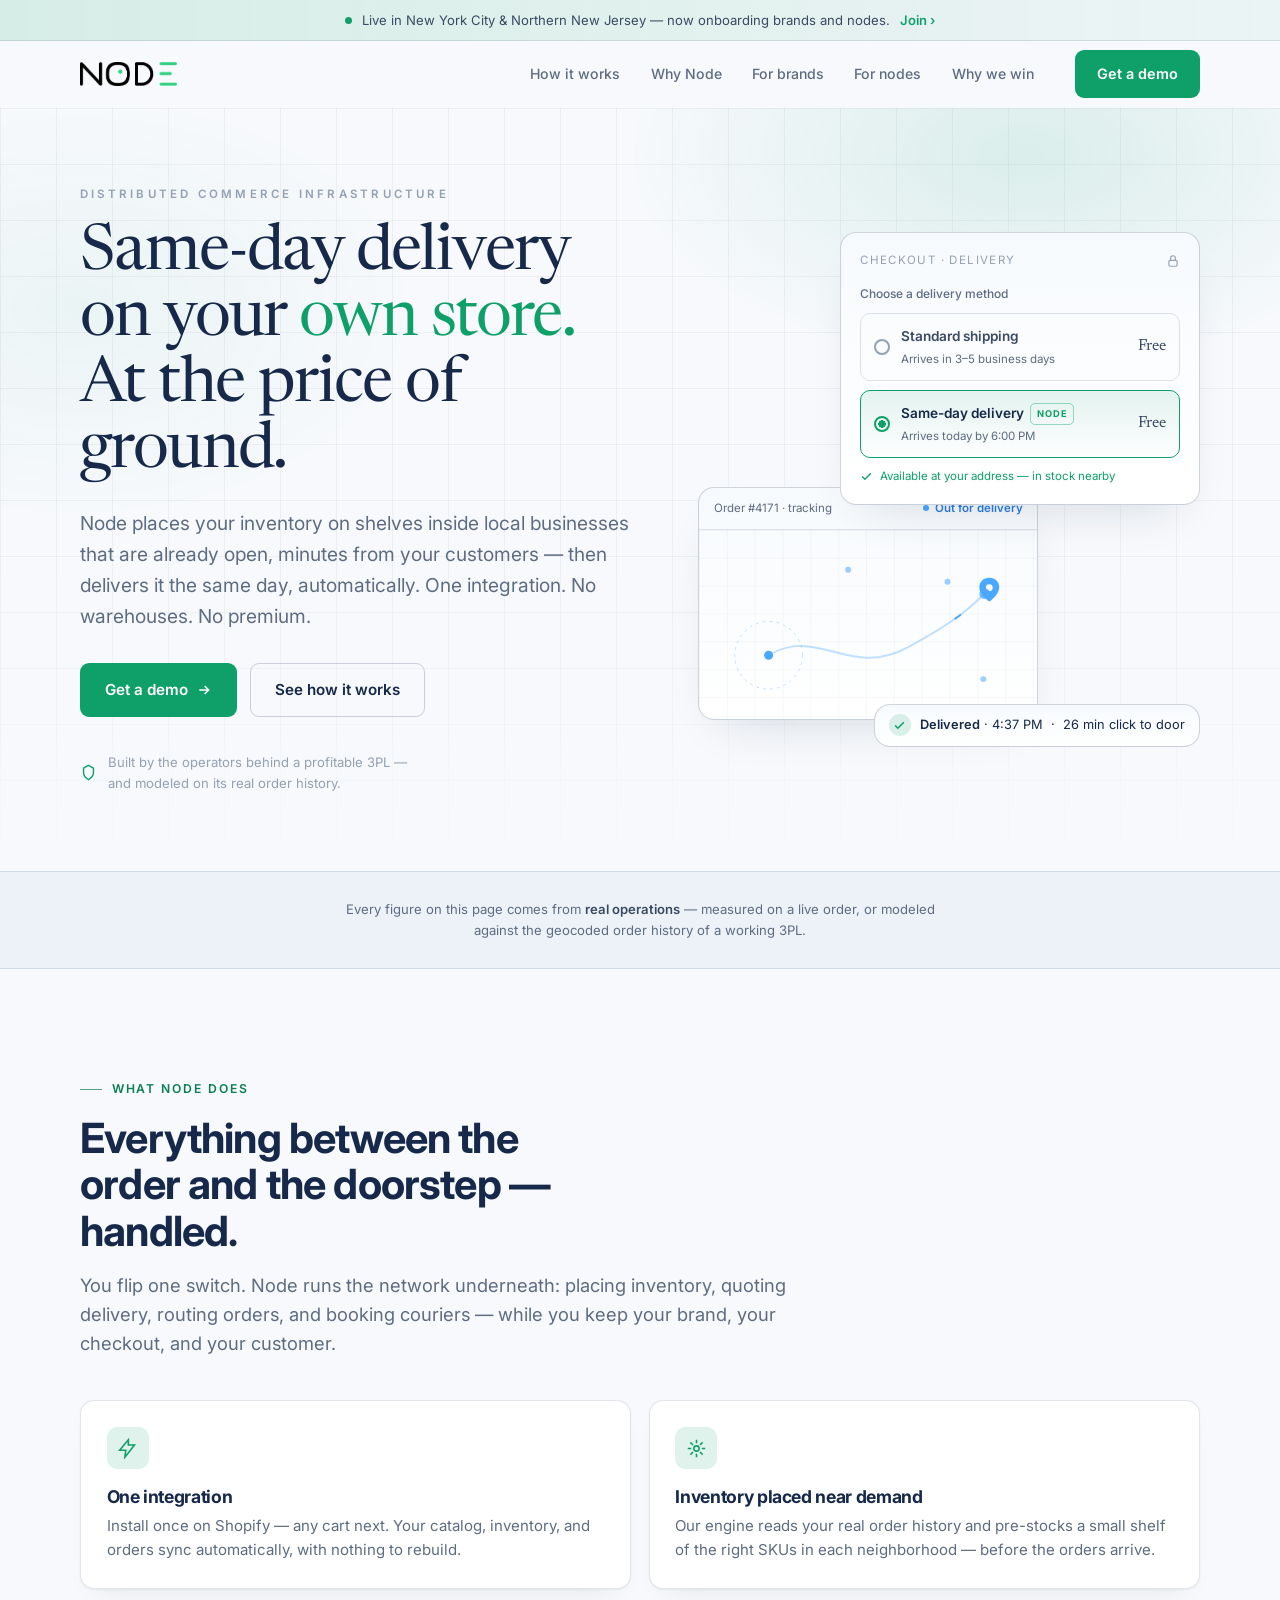
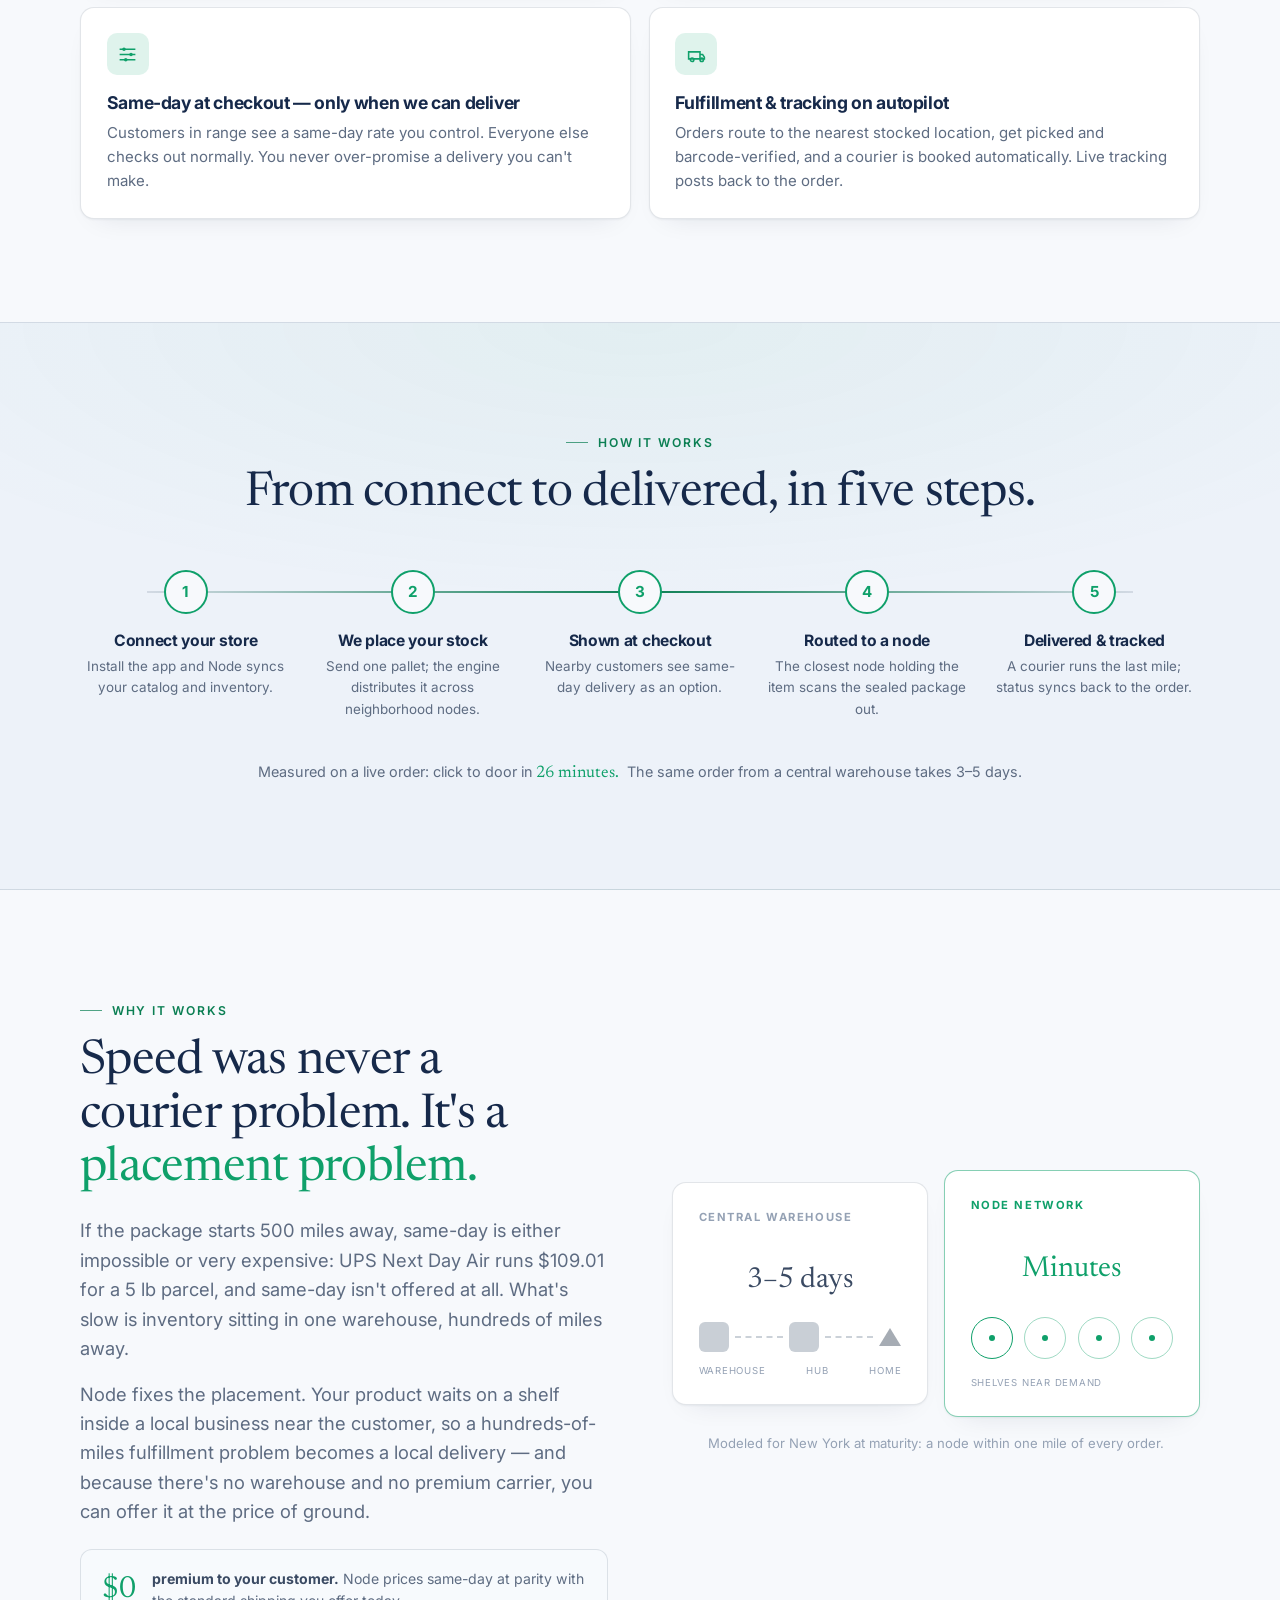
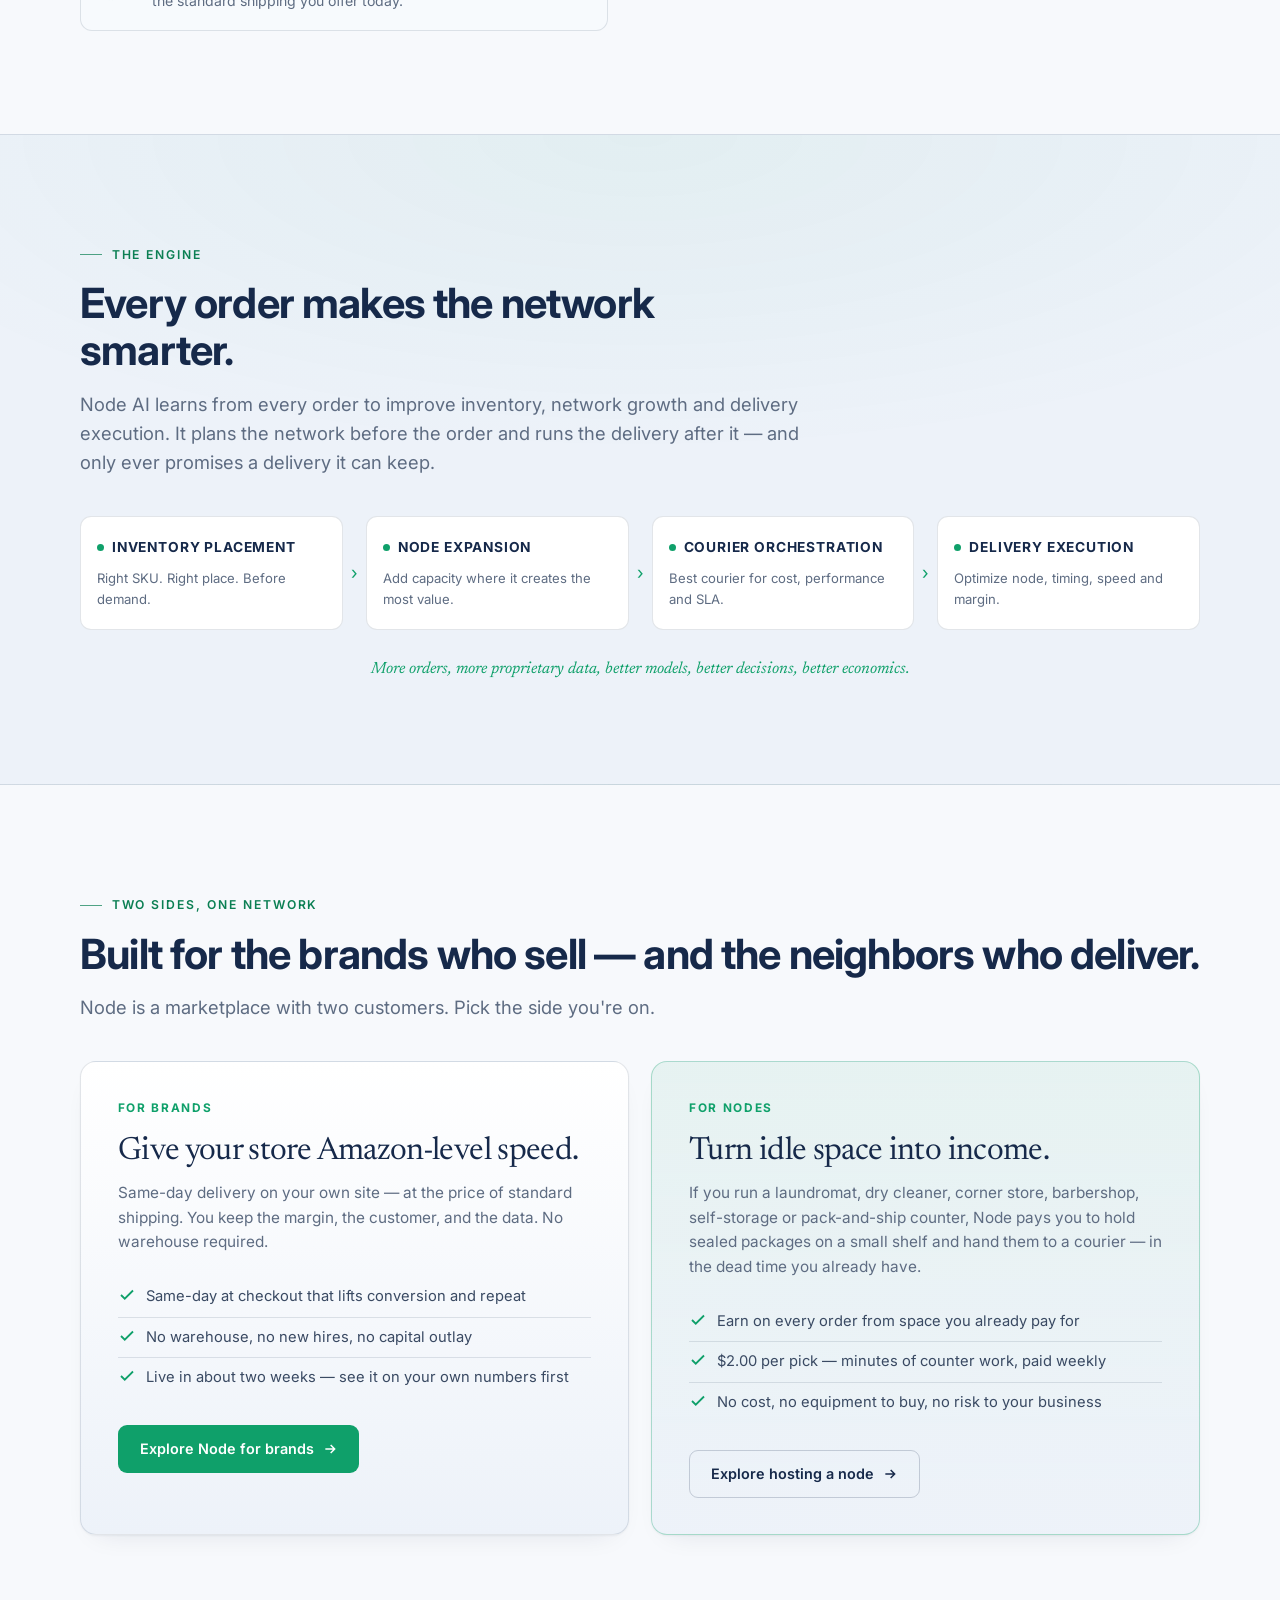
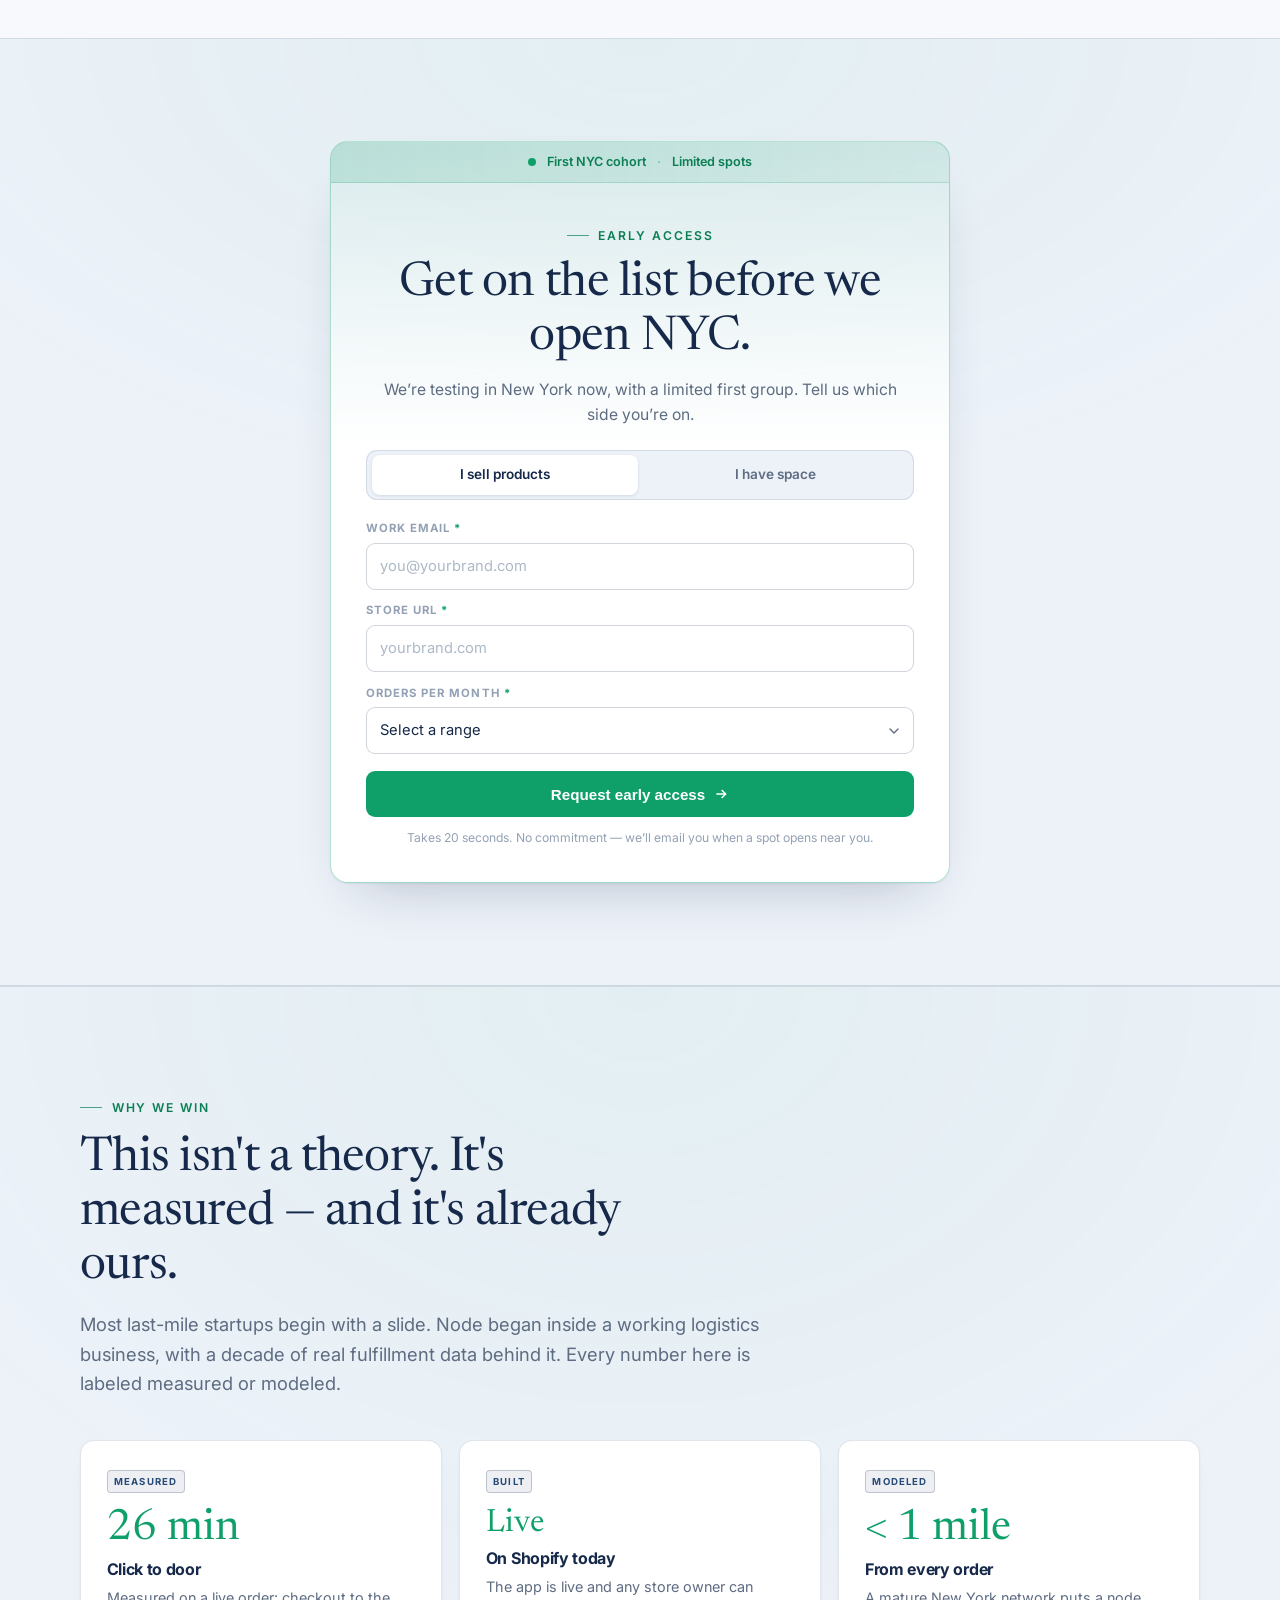
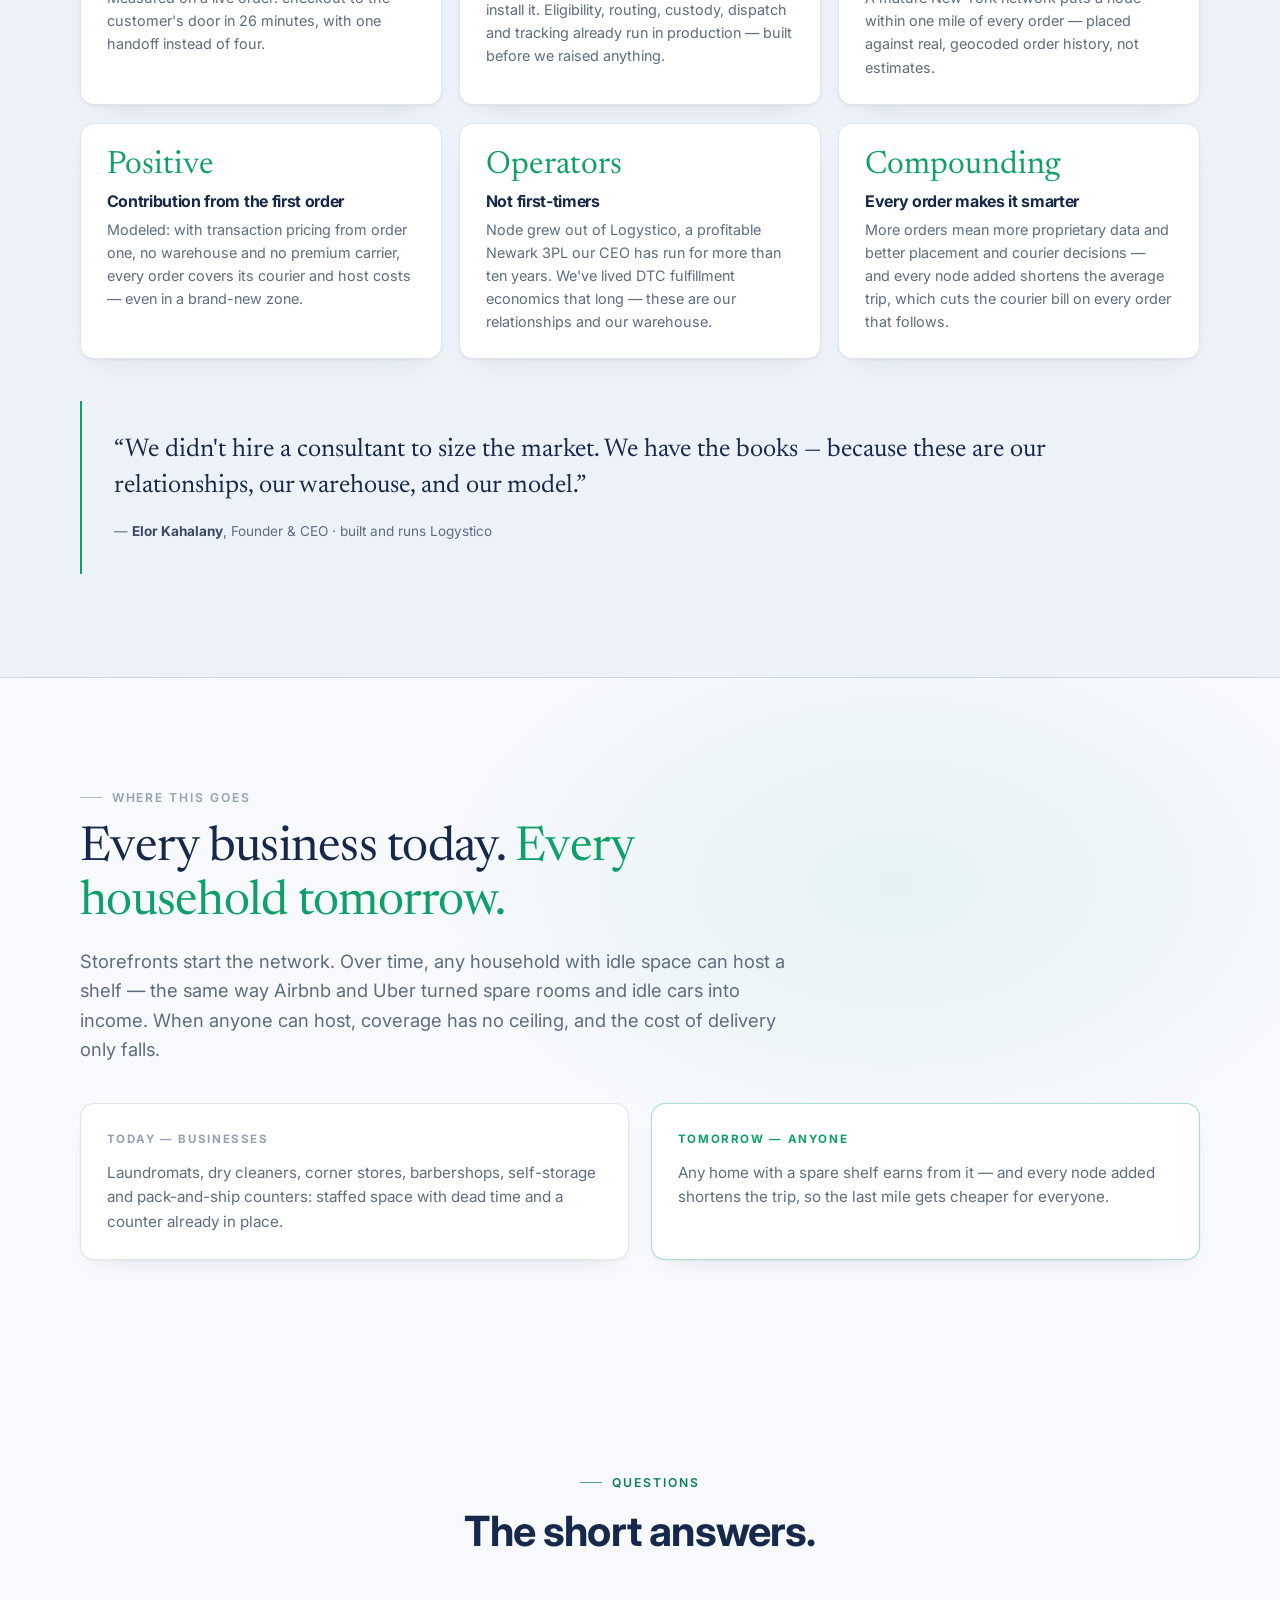
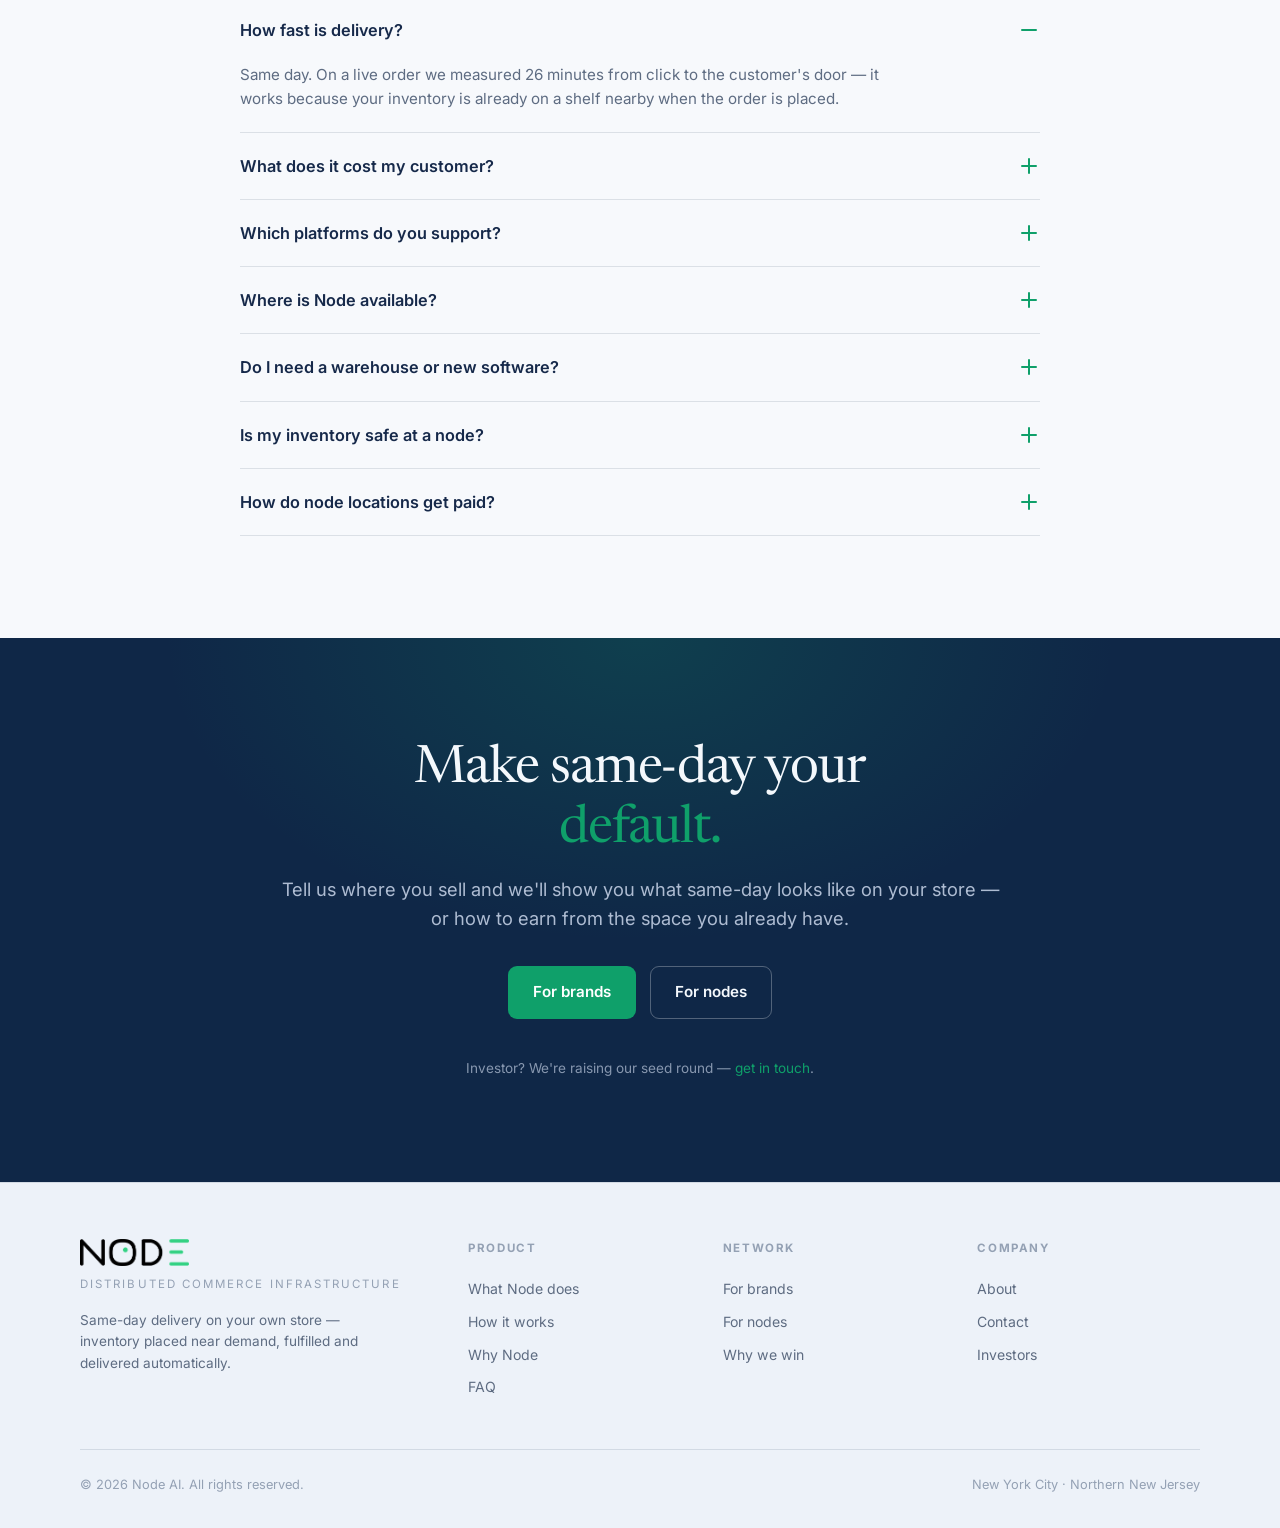
==== commit 1d47a3bf: "Site copy: align every number and claim with the Sept 2026 seed deck (v3) The site still carried v1/" ====
--- a/index.html
+++ b/index.html
@@ -348,8 +348,8 @@
   <div class="wrap hero-grid">
     <div>
       <div class="hero-tag">Distributed commerce infrastructure</div>
-      <h1 class="h1">Same-day delivery on your <span class="hl">own store.</span> For less than standard.</h1>
-      <p class="sub">Node places your inventory in trusted neighborhood locations minutes from your customers — then fulfills and delivers the same day, automatically. One integration. No warehouse. No premium.</p>
+      <h1 class="h1">Same-day delivery on your <span class="hl">own store.</span> At the price of ground.</h1>
+      <p class="sub">Node places your inventory on shelves inside local businesses that are already open, minutes from your customers — then delivers it the same day, automatically. One integration. No warehouses. No premium.</p>
       <div class="hero-cta">
         <a href="#contact" class="btn btn-primary btn-lg">Get a demo
           <svg viewBox="0 0 24 24" fill="none" stroke="currentColor" stroke-width="2.2"><path d="M5 12h14M13 6l6 6-6 6"/></svg>
@@ -358,7 +358,7 @@
       </div>
       <div class="hero-trust">
         <svg viewBox="0 0 24 24" fill="none" stroke="currentColor" stroke-width="2"><path d="M12 2l7 4v6c0 5-3.5 8-7 10-3.5-2-7-5-7-10V6l7-4z"/></svg>
-        <span>Built by the operators behind a profitable 3PL — and modeled on 84,381 real orders.</span>
+        <span>Built by the operators behind a profitable 3PL — and modeled on its real order history.</span>
       </div>
     </div>
 
@@ -373,12 +373,12 @@
         <div class="opt">
           <span class="radio"></span>
           <span class="who"><span class="t">Standard shipping</span><span class="d">Arrives in 3–5 business days</span></span>
-          <span class="price">$9.00</span>
+          <span class="price">Free</span>
         </div>
         <div class="opt sel">
           <span class="radio"></span>
           <span class="who"><span class="t">Same-day delivery &nbsp;<span class="tag">Node</span></span><span class="d">Arrives today by 6:00 PM</span></span>
-          <span class="price">$6.00</span>
+          <span class="price">Free</span>
         </div>
         <div class="co-note">
           <svg viewBox="0 0 24 24" fill="none" stroke="currentColor" stroke-width="2.4"><path d="M20 6L9 17l-5-5"/></svg>
@@ -415,7 +415,7 @@
       <!-- delivered toast -->
       <div class="toast">
         <span class="ck"><svg viewBox="0 0 24 24" fill="none" stroke="currentColor" stroke-width="3"><path d="M20 6L9 17l-5-5"/></svg></span>
-        <span><b style="color:var(--ink);font-weight:600">Delivered</b> · 4:37 PM &nbsp;·&nbsp; 86 min door-to-door</span>
+        <span><b style="color:var(--ink);font-weight:600">Delivered</b> · 4:37 PM &nbsp;·&nbsp; 26 min click to door</span>
       </div>
     </div>
   </div>
@@ -424,7 +424,7 @@
 <!-- ============ trust strip ============ -->
 <div class="trust">
   <div class="wrap" style="padding-block:1.7rem;justify-content:center">
-    <div class="lbl" style="max-width:76ch;text-align:center">Every figure on this page is drawn from <b>real operating data</b> — the measured books of leading DTC brands and 84,381 geocoded orders. Not a projection in sight.</div>
+    <div class="lbl" style="max-width:76ch;text-align:center">Every figure on this page comes from <b>real operations</b> — measured on a live order, or modeled against the geocoded order history of a working 3PL.</div>
   </div>
 </div>
 
@@ -434,7 +434,7 @@
     <div class="reveal">
       <div class="kicker">What Node does</div>
       <h2 class="sec-h" style="margin-top:1rem;max-width:20ch">Everything between the order and the doorstep — handled.</h2>
-      <p class="lede" style="margin-top:1rem">You flip one switch. Node runs the network underneath: placing inventory, quoting delivery, packing orders, and booking couriers — while you keep your brand, your checkout, and your customer.</p>
+      <p class="lede" style="margin-top:1rem">You flip one switch. Node runs the network underneath: placing inventory, quoting delivery, routing orders, and booking couriers — while you keep your brand, your checkout, and your customer.</p>
     </div>
     <div class="feat-grid reveal">
       <div class="feat">
@@ -472,10 +472,10 @@
       <div class="step"><div class="n">1</div><h4>Connect your store</h4><p>Install the app and Node syncs your catalog and inventory.</p></div>
       <div class="step"><div class="n">2</div><h4>We place your stock</h4><p>Send one pallet; the engine distributes it across neighborhood nodes.</p></div>
       <div class="step"><div class="n">3</div><h4>Shown at checkout</h4><p>Nearby customers see same-day delivery as an option.</p></div>
-      <div class="step"><div class="n">4</div><h4>Packed in minutes</h4><p>The nearest node picks, scans, and packs the order.</p></div>
+      <div class="step"><div class="n">4</div><h4>Routed to a node</h4><p>The closest node holding the item scans the sealed package out.</p></div>
       <div class="step"><div class="n">5</div><h4>Delivered &amp; tracked</h4><p>A courier runs the last mile; status syncs back to the order.</p></div>
     </div>
-    <p class="steps-foot reveal">Typical order: click to door in <b>about 86 minutes.</b> &nbsp;The same order from a central warehouse takes 3–5 days.</p>
+    <p class="steps-foot reveal">Measured on a live order: click to door in <b>26 minutes.</b> &nbsp;The same order from a central warehouse takes 3–5 days.</p>
   </div>
 </section>
 
@@ -486,8 +486,8 @@
       <div class="reveal">
         <div class="kicker">Why it works</div>
         <h2 class="sec-h serif" style="margin-top:1rem;max-width:16ch">Speed was never a courier problem. It's a <span class="hl">placement problem.</span></h2>
-        <p class="lede" style="margin-top:1.2rem">Couriers are already cheap and everywhere — every test run we make comes in under $6 within five miles. What's slow is inventory sitting in one warehouse, three days away.</p>
-        <p class="lede" style="margin-top:1rem">Node fixes the placement. Your product waits on a shelf two miles from the customer, so the last leg takes minutes instead of days — and because there's no warehouse and no premium carrier, you can offer it at the same price you already charge for standard shipping.</p>
+        <p class="lede" style="margin-top:1.2rem">If the package starts 500 miles away, same-day is either impossible or very expensive: UPS Next Day Air runs $109.01 for a 5 lb parcel, and same-day isn't offered at all. What's slow is inventory sitting in one warehouse, hundreds of miles away.</p>
+        <p class="lede" style="margin-top:1rem">Node fixes the placement. Your product waits on a shelf inside a local business near the customer, so a hundreds-of-miles fulfillment problem becomes a local delivery — and because there's no warehouse and no premium carrier, you can offer it at the price of ground.</p>
         <div class="paritybox">
           <div class="p1">$0</div>
           <div class="p2"><b style="color:var(--ink-2)">premium to your customer.</b> Node prices same-day at parity with the standard shipping you offer today.</div>
@@ -508,7 +508,7 @@
             <div class="flow-lbl"><span>Shelves near demand</span></div>
           </div>
         </div>
-        <p style="font-size:.82rem;color:var(--faint);margin-top:1rem;text-align:center">5–8 neighborhood nodes cover a zone at ~2-mile catchments.</p>
+        <p style="font-size:.82rem;color:var(--faint);margin-top:1rem;text-align:center">Modeled for New York at maturity: a node within one mile of every order.</p>
       </div>
     </div>
   </div>
@@ -519,21 +519,19 @@
   <div class="wrap">
     <div class="reveal">
       <div class="kicker">The engine</div>
-      <h2 class="sec-h" style="margin-top:1rem;max-width:24ch">An orchestration engine that gets smarter with every order.</h2>
-      <p class="lede" style="margin-top:1rem">Behind the one switch is a demand model trained on real orders. It decides what to stock where, restocks ahead of demand, and only ever promises a delivery it can keep. Every completed order sharpens the next decision.</p>
+      <h2 class="sec-h" style="margin-top:1rem;max-width:24ch">Every order makes the network smarter.</h2>
+      <p class="lede" style="margin-top:1rem">Node AI learns from every order to improve inventory, network growth and delivery execution. It plans the network before the order and runs the delivery after it — and only ever promises a delivery it can keep.</p>
     </div>
     <div class="pipe reveal">
-      <div class="stage"><div class="st"><span class="b"></span>Forecast</div><div class="sd">Predicts demand by neighborhood, SKU, and season from real order data.</div></div>
+      <div class="stage"><div class="st"><span class="b"></span>Inventory placement</div><div class="sd">Right SKU. Right place. Before demand.</div></div>
       <div class="arr">›</div>
-      <div class="stage"><div class="st"><span class="b"></span>Place</div><div class="sd">Decides which nodes open and what each one stocks, and how deep.</div></div>
+      <div class="stage"><div class="st"><span class="b"></span>Node expansion</div><div class="sd">Add capacity where it creates the most value.</div></div>
       <div class="arr">›</div>
-      <div class="stage"><div class="st"><span class="b"></span>Replenish</div><div class="sd">Times restocks from your 3PL to stay ahead of stockouts.</div></div>
+      <div class="stage"><div class="st"><span class="b"></span>Courier orchestration</div><div class="sd">Best courier for cost, performance and SLA.</div></div>
       <div class="arr">›</div>
-      <div class="stage"><div class="st"><span class="b"></span>Promise</div><div class="sd">Offers same-day only where stock and a courier both confirm.</div></div>
-      <div class="arr">›</div>
-      <div class="stage"><div class="st"><span class="b"></span>Dispatch</div><div class="sd">Books the courier and routes the delivery to the door.</div></div>
-    </div>
-    <p class="feedback reveal">Every delivery feeds the next decision.</p>
+      <div class="stage"><div class="st"><span class="b"></span>Delivery execution</div><div class="sd">Optimize node, timing, speed and margin.</div></div>
+    </div>
+    <p class="feedback reveal">More orders, more proprietary data, better models, better decisions, better economics.</p>
   </div>
 </section>
 
@@ -564,10 +562,10 @@
       <div class="audcard hosts" id="nodes">
         <div class="who">For nodes</div>
         <h3>Turn idle space into income.</h3>
-        <p>If you run a laundromat, storage facility, or pack-and-ship counter, Node pays you to hold a small shelf and hand orders to a courier — in the dead time you already have.</p>
+        <p>If you run a laundromat, dry cleaner, corner store, barbershop, self-storage or pack-and-ship counter, Node pays you to hold sealed packages on a small shelf and hand them to a courier — in the dead time you already have.</p>
         <ul class="ul">
           <li><svg viewBox="0 0 24 24" fill="none" stroke="currentColor" stroke-width="2.4"><path d="M20 6L9 17l-5-5"/></svg>Earn on every order from space you already pay for</li>
-          <li><svg viewBox="0 0 24 24" fill="none" stroke="currentColor" stroke-width="2.4"><path d="M20 6L9 17l-5-5"/></svg>About two minutes of work — signing bonus + weekly pay</li>
+          <li><svg viewBox="0 0 24 24" fill="none" stroke="currentColor" stroke-width="2.4"><path d="M20 6L9 17l-5-5"/></svg>$2.00 per pick — minutes of counter work, paid weekly</li>
           <li><svg viewBox="0 0 24 24" fill="none" stroke="currentColor" stroke-width="2.4"><path d="M20 6L9 17l-5-5"/></svg>No cost, no equipment to buy, no risk to your business</li>
         </ul>
         <a href="nodes.html" class="btn btn-ghost">Explore hosting a node
@@ -640,41 +638,41 @@
     <div class="reveal">
       <div class="kicker">Why we win</div>
       <h2 class="sec-h serif" style="margin-top:1rem;max-width:22ch">This isn't a theory. It's measured — and it's already ours.</h2>
-      <p class="lede" style="margin-top:1rem">Most last-mile startups begin with a slide. Node began inside a working logistics business, with a decade of real fulfillment data behind it. Every core number here is measured, not projected.</p>
+      <p class="lede" style="margin-top:1rem">Most last-mile startups begin with a slide. Node began inside a working logistics business, with a decade of real fulfillment data behind it. Every number here is labeled measured or modeled.</p>
     </div>
     <div class="proof-grid reveal">
       <div class="pcard">
         <span class="m">Measured</span>
-        <div class="stat">84,381</div>
-        <h4>Real orders, not estimates</h4>
-        <p>Our placement model is built on 84,381 real, geocoded orders from the founders' own 3PL — so node locations sit on demand we can see.</p>
+        <div class="stat">26 min</div>
+        <h4>Click to door</h4>
+        <p>Measured on a live order: checkout to the customer's door in 26 minutes, with one handoff instead of four.</p>
       </div>
       <div class="pcard">
-        <span class="m">Measured</span>
-        <div class="stat">78%</div>
-        <h4>Already within reach</h4>
-        <p>78% of those real orders fall within five miles of a demand-placed node — the coverage same-day actually requires.</p>
+        <span class="m">Built</span>
+        <div class="stat" style="font-size:clamp(1.5rem,2.6vw,2rem)">Live</div>
+        <h4>On Shopify today</h4>
+        <p>The app is live and any store owner can install it. Eligibility, routing, custody, dispatch and tracking already run in production — built before we raised anything.</p>
       </div>
       <div class="pcard">
-        <span class="m">Measured</span>
-        <div class="stat">&lt;&thinsp;$6</div>
-        <h4>Couriers we tested ourselves</h4>
-        <p>We ran the test deliveries in production. Every run came in under $6 within five miles — below the $7 our model assumes.</p>
+        <span class="m">Modeled</span>
+        <div class="stat">&lt;&thinsp;1 mile</div>
+        <h4>From every order</h4>
+        <p>A mature New York network puts a node within one mile of every order — placed against real, geocoded order history, not estimates.</p>
       </div>
       <div class="pcard">
-        <div class="stat" style="font-size:clamp(1.5rem,2.6vw,2rem)">Profitable</div>
-        <h4>From the first order</h4>
-        <p>Because we price at parity with no premium carrier and no warehouse, the unit is contribution-positive from order one — even in a brand-new zone.</p>
+        <div class="stat" style="font-size:clamp(1.5rem,2.6vw,2rem)">Positive</div>
+        <h4>Contribution from the first order</h4>
+        <p>Modeled: with transaction pricing from order one, no warehouse and no premium carrier, every order covers its courier and host costs — even in a brand-new zone.</p>
       </div>
       <div class="pcard">
         <div class="stat" style="font-size:clamp(1.5rem,2.6vw,2rem)">Operators</div>
         <h4>Not first-timers</h4>
-        <p>Node grew out of Logystico, a profitable Newark 3PL. We've lived DTC fulfillment economics for a decade — these are our relationships and our warehouse.</p>
+        <p>Node grew out of Logystico, a profitable Newark 3PL our CEO has run for more than ten years. We've lived DTC fulfillment economics that long — these are our relationships and our warehouse.</p>
       </div>
       <div class="pcard">
-        <div class="stat" style="font-size:clamp(1.5rem,2.6vw,2rem)">Tailwinds</div>
-        <h4>Timing on our side</h4>
-        <p>A repricing labor market makes host space cheaper to staff, and sidewalk-robot fleets — already live in LA, Dallas, and Miami — will make the last mile cheaper still.</p>
+        <div class="stat" style="font-size:clamp(1.5rem,2.6vw,2rem)">Compounding</div>
+        <h4>Every order makes it smarter</h4>
+        <p>More orders mean more proprietary data and better placement and courier decisions — and every node added shortens the average trip, which cuts the courier bill on every order that follows.</p>
       </div>
     </div>
     <div class="proof-quote reveal">
@@ -693,8 +691,8 @@
       <p class="lede" style="margin-top:1rem">Storefronts start the network. Over time, any household with idle space can host a shelf — the same way Airbnb and Uber turned spare rooms and idle cars into income. When anyone can host, coverage has no ceiling, and the cost of delivery only falls.</p>
     </div>
     <div class="vision-2 reveal">
-      <div class="vcard"><div class="h">Today — businesses</div><p>Laundromats, storage, and pack-and-ship counters: staffed space with dead time and a counter already in place.</p></div>
-      <div class="vcard tomorrow"><div class="h">Tomorrow — anyone</div><p>Any home with a spare shelf earns from it — and as robot delivery scales into these dense zones, the last mile gets cheaper for everyone.</p></div>
+      <div class="vcard"><div class="h">Today — businesses</div><p>Laundromats, dry cleaners, corner stores, barbershops, self-storage and pack-and-ship counters: staffed space with dead time and a counter already in place.</p></div>
+      <div class="vcard tomorrow"><div class="h">Tomorrow — anyone</div><p>Any home with a spare shelf earns from it — and every node added shortens the trip, so the last mile gets cheaper for everyone.</p></div>
     </div>
   </div>
 </section>
@@ -707,13 +705,13 @@
       <h2 class="sec-h" style="margin-top:1rem">The short answers.</h2>
     </div>
     <div class="faq reveal">
-      <details open><summary>How fast is delivery?<span class="ico"></span></summary><div class="a">Same day — and in dense zones, often around 90 minutes from checkout to the customer's door. It works because your inventory is already a couple of miles away when the order is placed.</div></details>
+      <details open><summary>How fast is delivery?<span class="ico"></span></summary><div class="a">Same day. On a live order we measured 26 minutes from click to the customer's door — it works because your inventory is already on a shelf nearby when the order is placed.</div></details>
       <details><summary>What does it cost my customer?<span class="ico"></span></summary><div class="a">The same as the standard shipping you already offer. Node prices same-day at parity, so there's no premium at checkout — you set the rate and the delivery radius yourself.</div></details>
       <details><summary>Which platforms do you support?<span class="ico"></span></summary><div class="a">Shopify today, with a native app and carrier-calculated rates at checkout. Support for other carts follows — the model is cart-agnostic by design.</div></details>
       <details><summary>Where is Node available?<span class="ico"></span></summary><div class="a">We're live in New York City and Northern New Jersey, expanding metro by metro in the order our demand data prioritizes. Brands outside the current area can install and join the waitlist — checkout is never affected for addresses we can't serve.</div></details>
-      <details><summary>Do I need a warehouse or new software?<span class="ico"></span></summary><div class="a">No. You install the app and send a single pallet. Node handles placement, restocking, packing, couriers, and tracking. Most brands are live in about two weeks.</div></details>
+      <details><summary>Do I need a warehouse or new software?<span class="ico"></span></summary><div class="a">No. You install the app and send a single pallet. Node handles placement, restocking, custody, couriers, and tracking, and your current 3PL stays exactly where it is. Launch takes about two weeks.</div></details>
       <details><summary>Is my inventory safe at a node?<span class="ico"></span></summary><div class="a">Custody is tracked end to end. Parcels are sealed and dual-scanned at every handoff, deliveries are geostamped, and the network runs its own audits — so there is exactly one accountable custodian at every step.</div></details>
-      <details><summary>How do node locations get paid?<span class="ico"></span></summary><div class="a">Per order, with a capped fee, paid on a regular schedule. Early nodes also receive a signing bonus and a monthly floor while their neighborhood's volume ramps up. <a href="nodes.html" style="color:var(--accent)">See For nodes →</a></div></details>
+      <details><summary>How do node locations get paid?<span class="ico"></span></summary><div class="a">$2.00 per pick, paid on a regular schedule — for space they already rent and staff already on shift. <a href="nodes.html" style="color:var(--accent)">See For nodes →</a></div></details>
     </div>
   </div>
 </section>
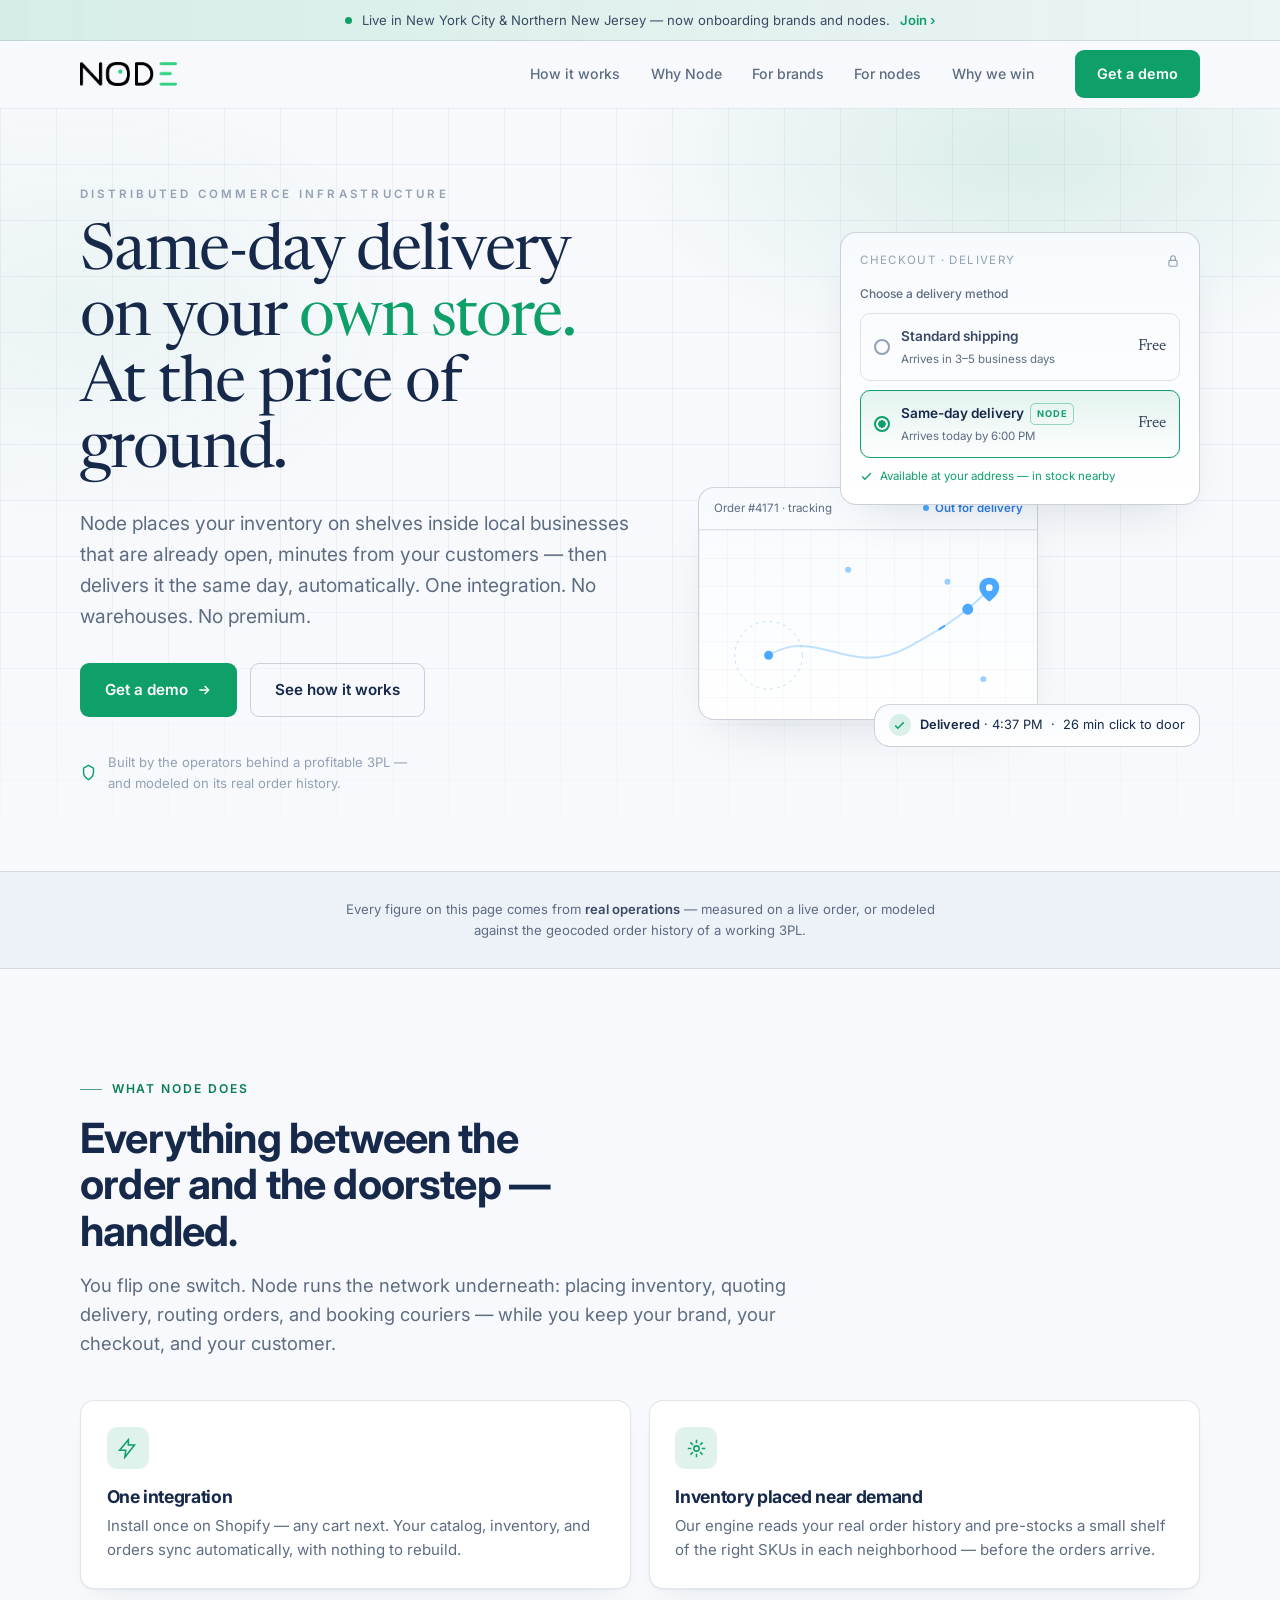
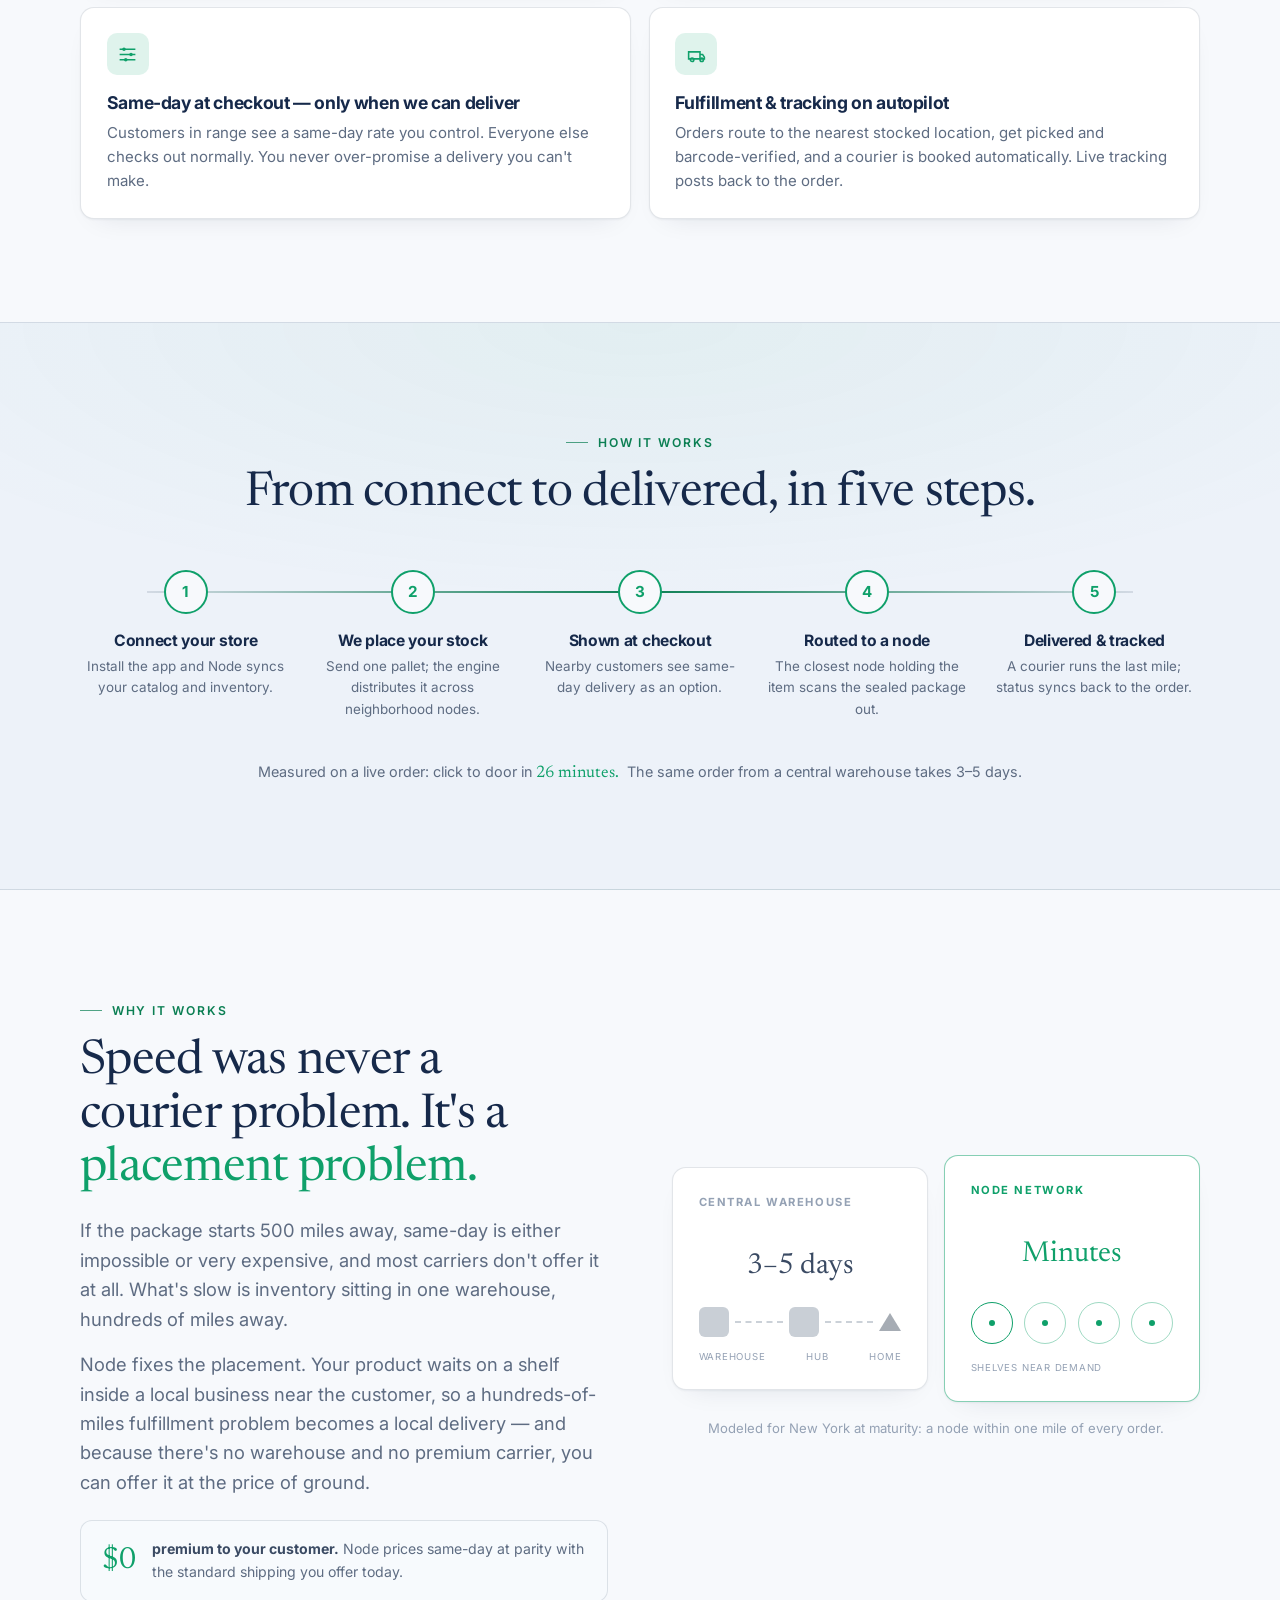
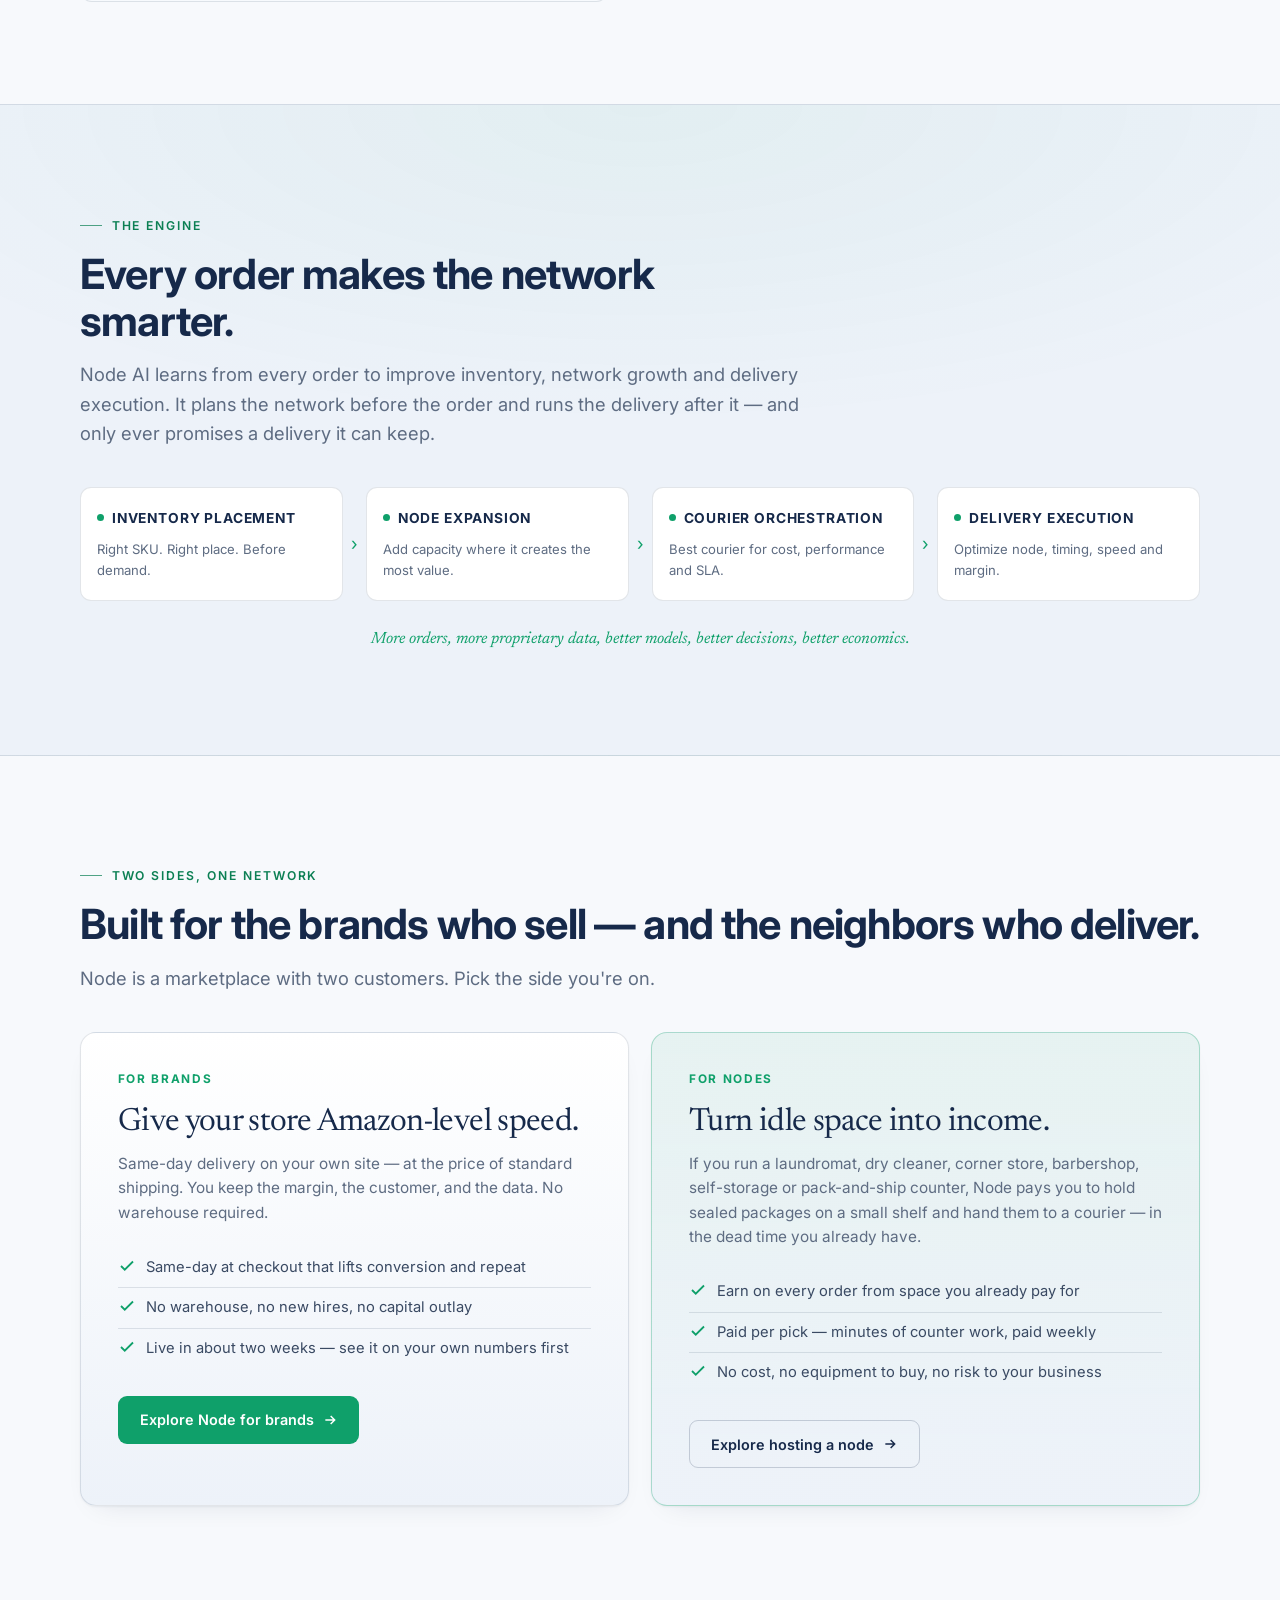
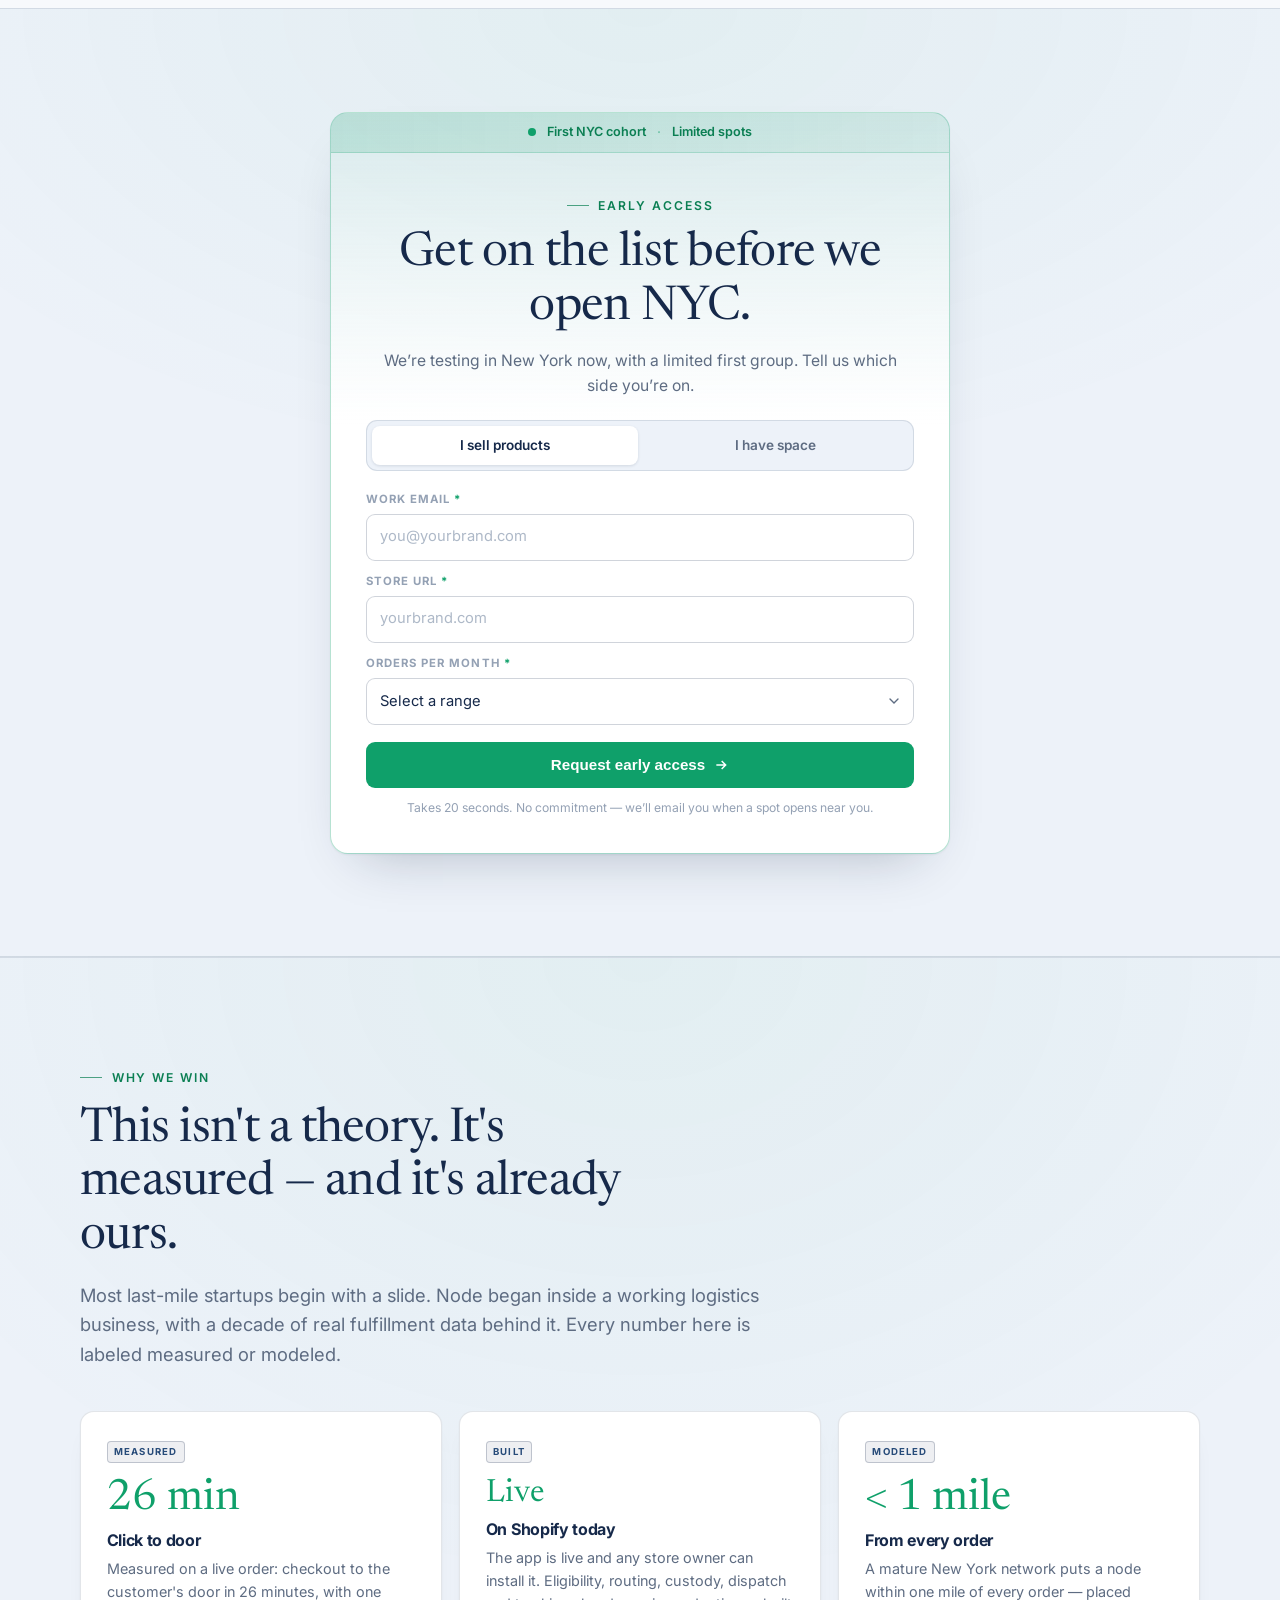
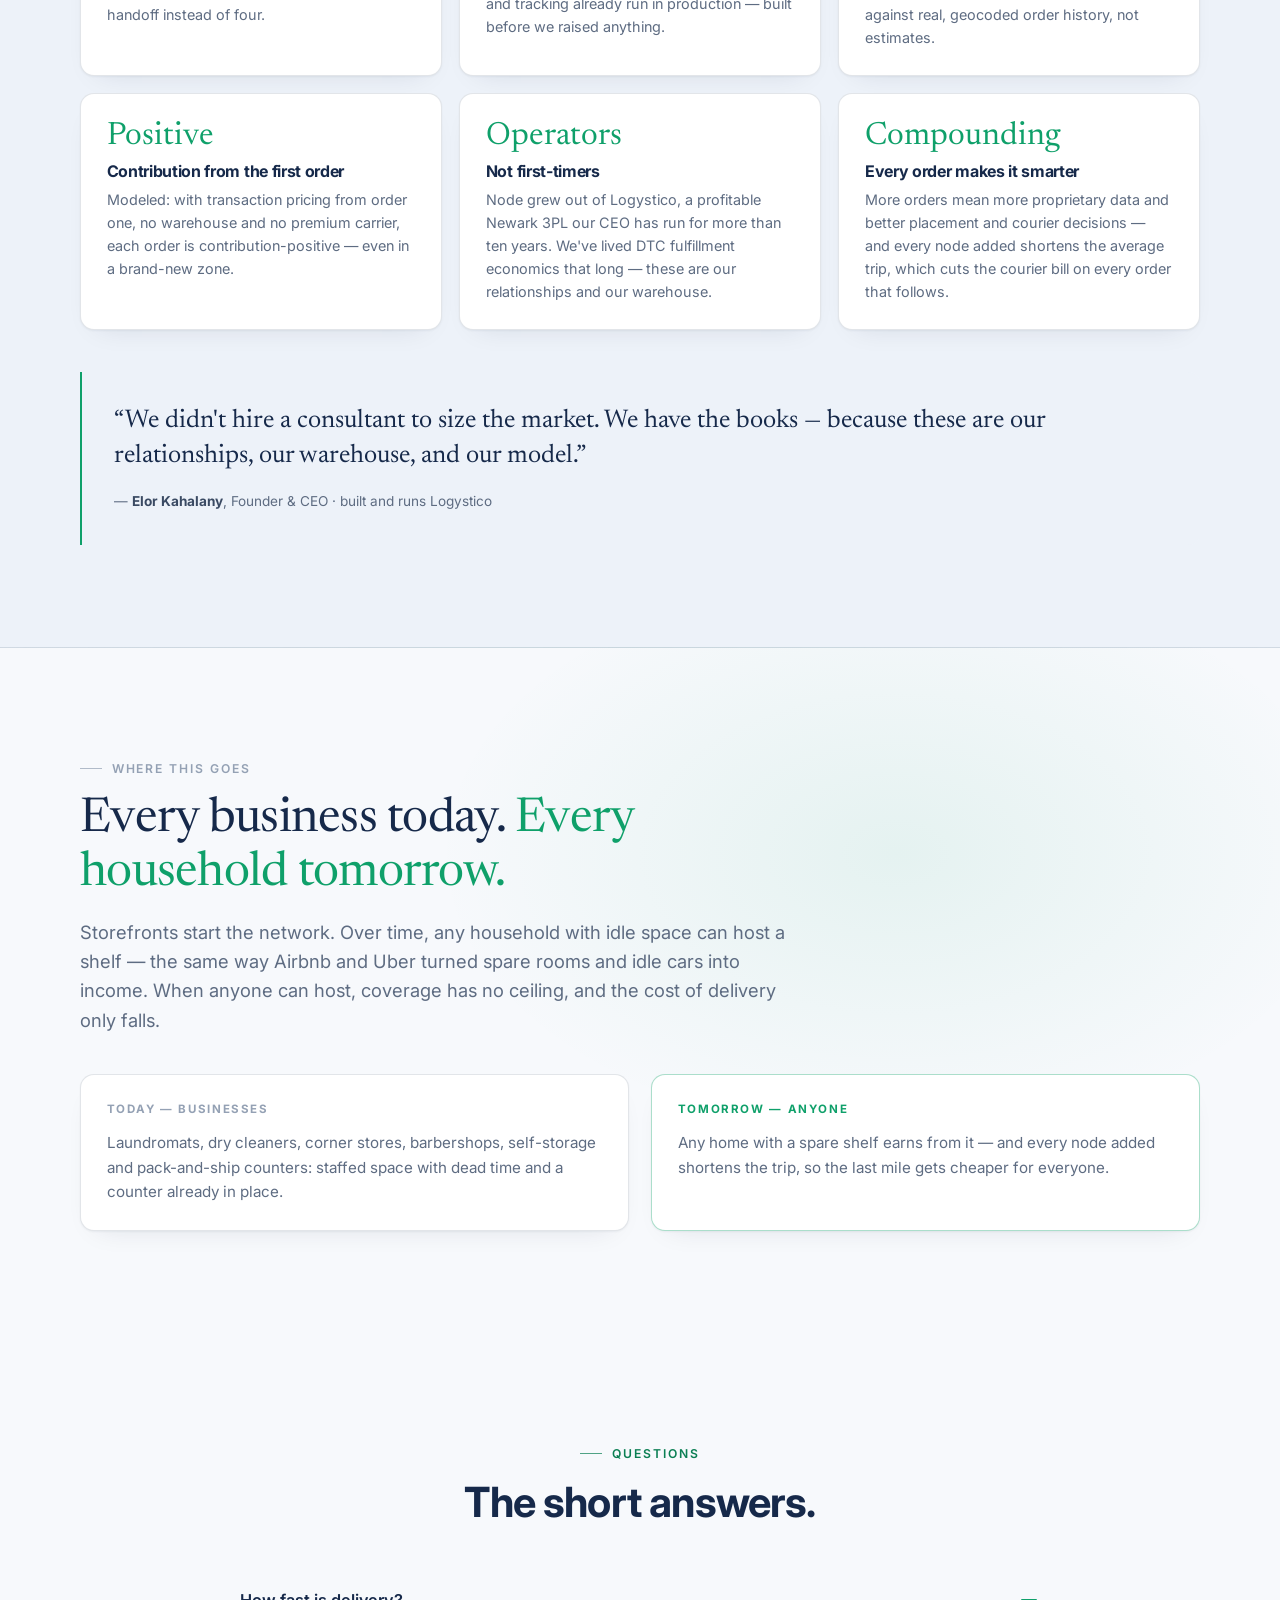
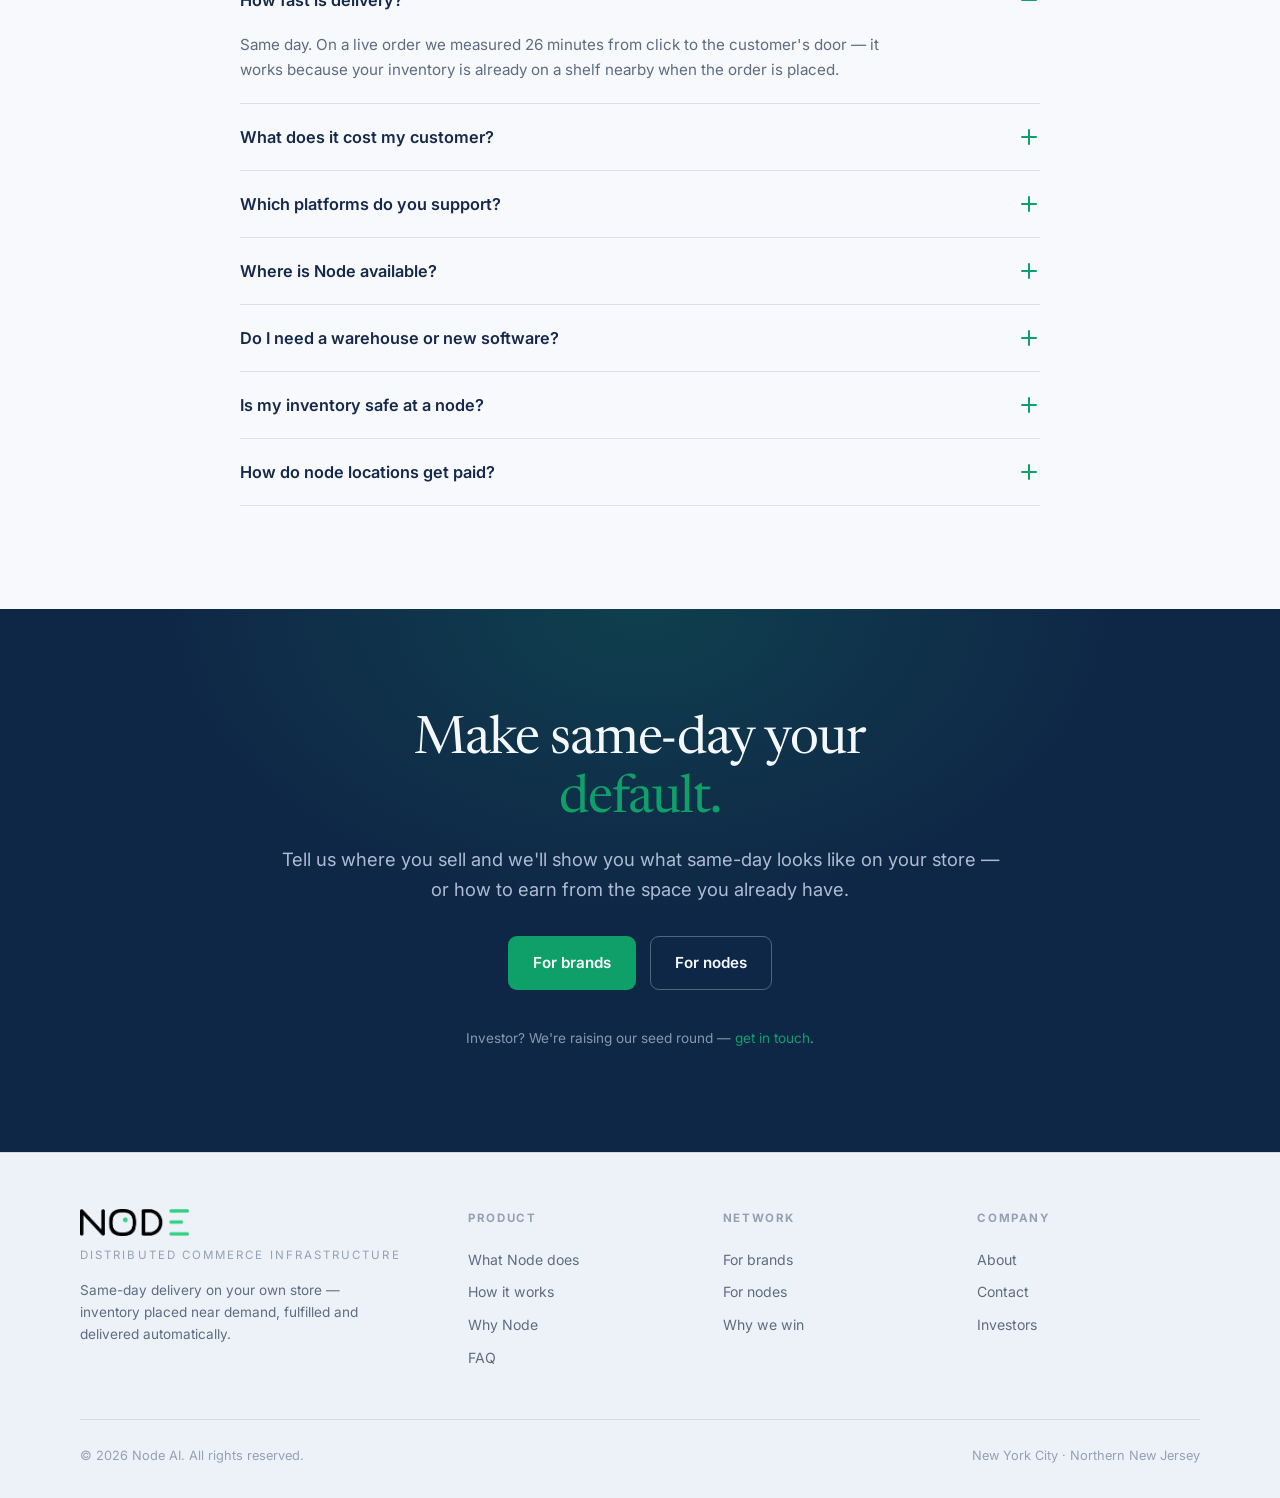
==== commit 6a3ddbb0: "Site copy: no prices, rates or node pay on the public site Elor's call on the deck alignment: the we" ====
--- a/index.html
+++ b/index.html
@@ -486,7 +486,7 @@
       <div class="reveal">
         <div class="kicker">Why it works</div>
         <h2 class="sec-h serif" style="margin-top:1rem;max-width:16ch">Speed was never a courier problem. It's a <span class="hl">placement problem.</span></h2>
-        <p class="lede" style="margin-top:1.2rem">If the package starts 500 miles away, same-day is either impossible or very expensive: UPS Next Day Air runs $109.01 for a 5 lb parcel, and same-day isn't offered at all. What's slow is inventory sitting in one warehouse, hundreds of miles away.</p>
+        <p class="lede" style="margin-top:1.2rem">If the package starts 500 miles away, same-day is either impossible or very expensive, and most carriers don't offer it at all. What's slow is inventory sitting in one warehouse, hundreds of miles away.</p>
         <p class="lede" style="margin-top:1rem">Node fixes the placement. Your product waits on a shelf inside a local business near the customer, so a hundreds-of-miles fulfillment problem becomes a local delivery — and because there's no warehouse and no premium carrier, you can offer it at the price of ground.</p>
         <div class="paritybox">
           <div class="p1">$0</div>
@@ -565,7 +565,7 @@
         <p>If you run a laundromat, dry cleaner, corner store, barbershop, self-storage or pack-and-ship counter, Node pays you to hold sealed packages on a small shelf and hand them to a courier — in the dead time you already have.</p>
         <ul class="ul">
           <li><svg viewBox="0 0 24 24" fill="none" stroke="currentColor" stroke-width="2.4"><path d="M20 6L9 17l-5-5"/></svg>Earn on every order from space you already pay for</li>
-          <li><svg viewBox="0 0 24 24" fill="none" stroke="currentColor" stroke-width="2.4"><path d="M20 6L9 17l-5-5"/></svg>$2.00 per pick — minutes of counter work, paid weekly</li>
+          <li><svg viewBox="0 0 24 24" fill="none" stroke="currentColor" stroke-width="2.4"><path d="M20 6L9 17l-5-5"/></svg>Paid per pick — minutes of counter work, paid weekly</li>
           <li><svg viewBox="0 0 24 24" fill="none" stroke="currentColor" stroke-width="2.4"><path d="M20 6L9 17l-5-5"/></svg>No cost, no equipment to buy, no risk to your business</li>
         </ul>
         <a href="nodes.html" class="btn btn-ghost">Explore hosting a node
@@ -662,7 +662,7 @@
       <div class="pcard">
         <div class="stat" style="font-size:clamp(1.5rem,2.6vw,2rem)">Positive</div>
         <h4>Contribution from the first order</h4>
-        <p>Modeled: with transaction pricing from order one, no warehouse and no premium carrier, every order covers its courier and host costs — even in a brand-new zone.</p>
+        <p>Modeled: with transaction pricing from order one, no warehouse and no premium carrier, each order is contribution-positive — even in a brand-new zone.</p>
       </div>
       <div class="pcard">
         <div class="stat" style="font-size:clamp(1.5rem,2.6vw,2rem)">Operators</div>
@@ -711,7 +711,7 @@
       <details><summary>Where is Node available?<span class="ico"></span></summary><div class="a">We're live in New York City and Northern New Jersey, expanding metro by metro in the order our demand data prioritizes. Brands outside the current area can install and join the waitlist — checkout is never affected for addresses we can't serve.</div></details>
       <details><summary>Do I need a warehouse or new software?<span class="ico"></span></summary><div class="a">No. You install the app and send a single pallet. Node handles placement, restocking, custody, couriers, and tracking, and your current 3PL stays exactly where it is. Launch takes about two weeks.</div></details>
       <details><summary>Is my inventory safe at a node?<span class="ico"></span></summary><div class="a">Custody is tracked end to end. Parcels are sealed and dual-scanned at every handoff, deliveries are geostamped, and the network runs its own audits — so there is exactly one accountable custodian at every step.</div></details>
-      <details><summary>How do node locations get paid?<span class="ico"></span></summary><div class="a">$2.00 per pick, paid on a regular schedule — for space they already rent and staff already on shift. <a href="nodes.html" style="color:var(--accent)">See For nodes →</a></div></details>
+      <details><summary>How do node locations get paid?<span class="ico"></span></summary><div class="a">Per pick, paid on a regular schedule — for space they already rent and staff already on shift. <a href="nodes.html" style="color:var(--accent)">See For nodes →</a></div></details>
     </div>
   </div>
 </section>
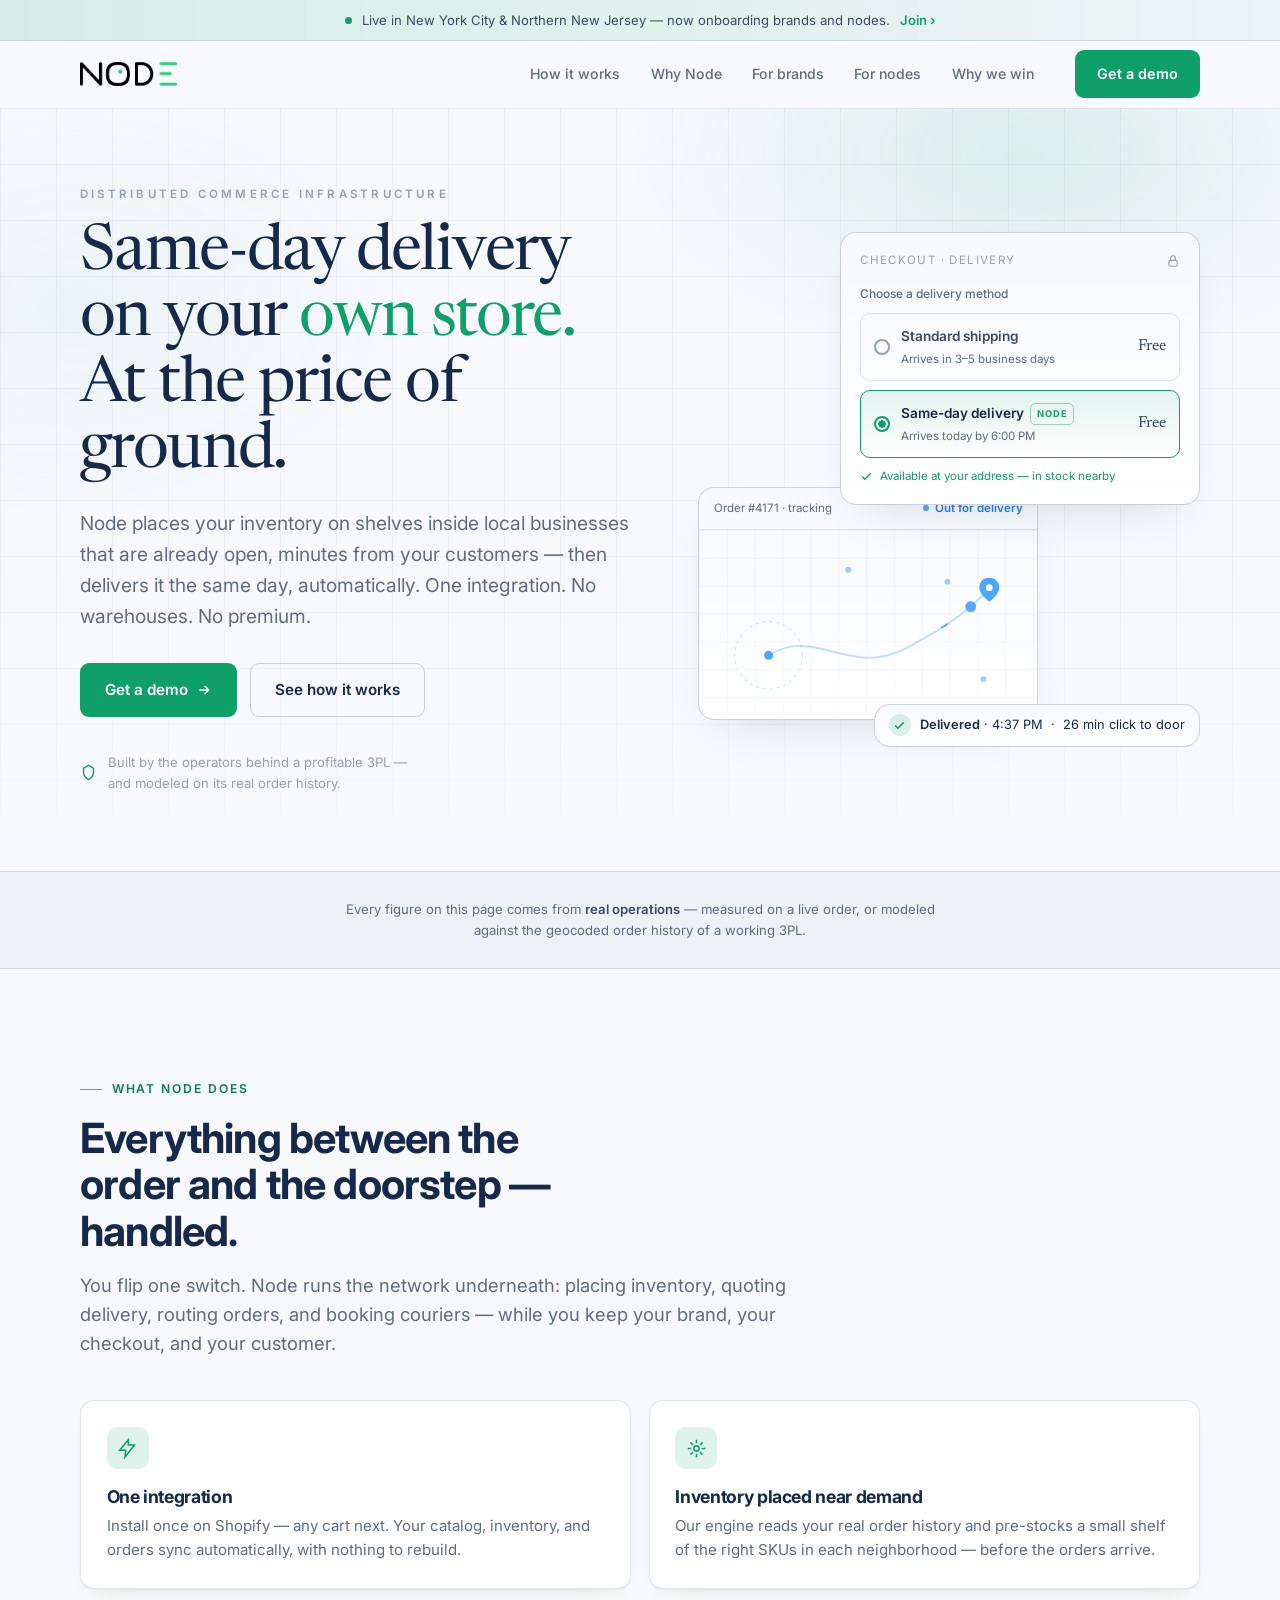
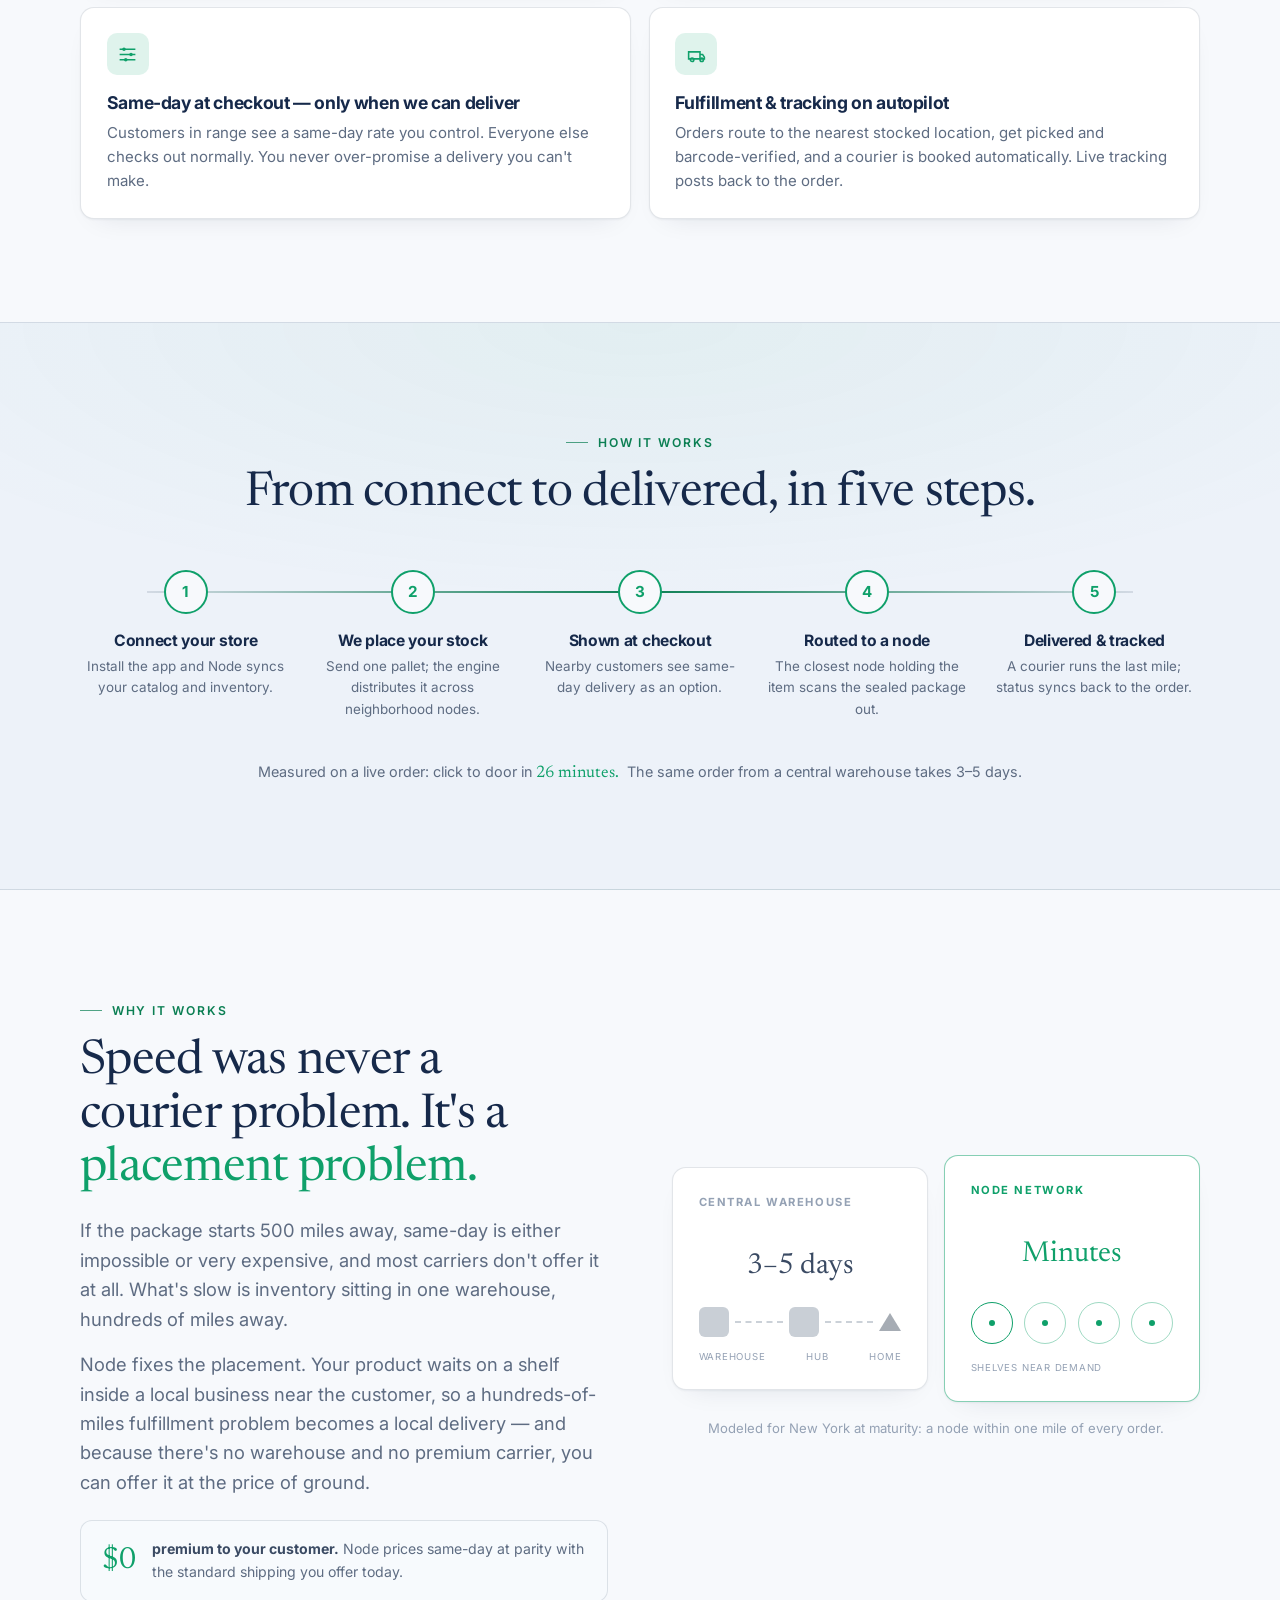
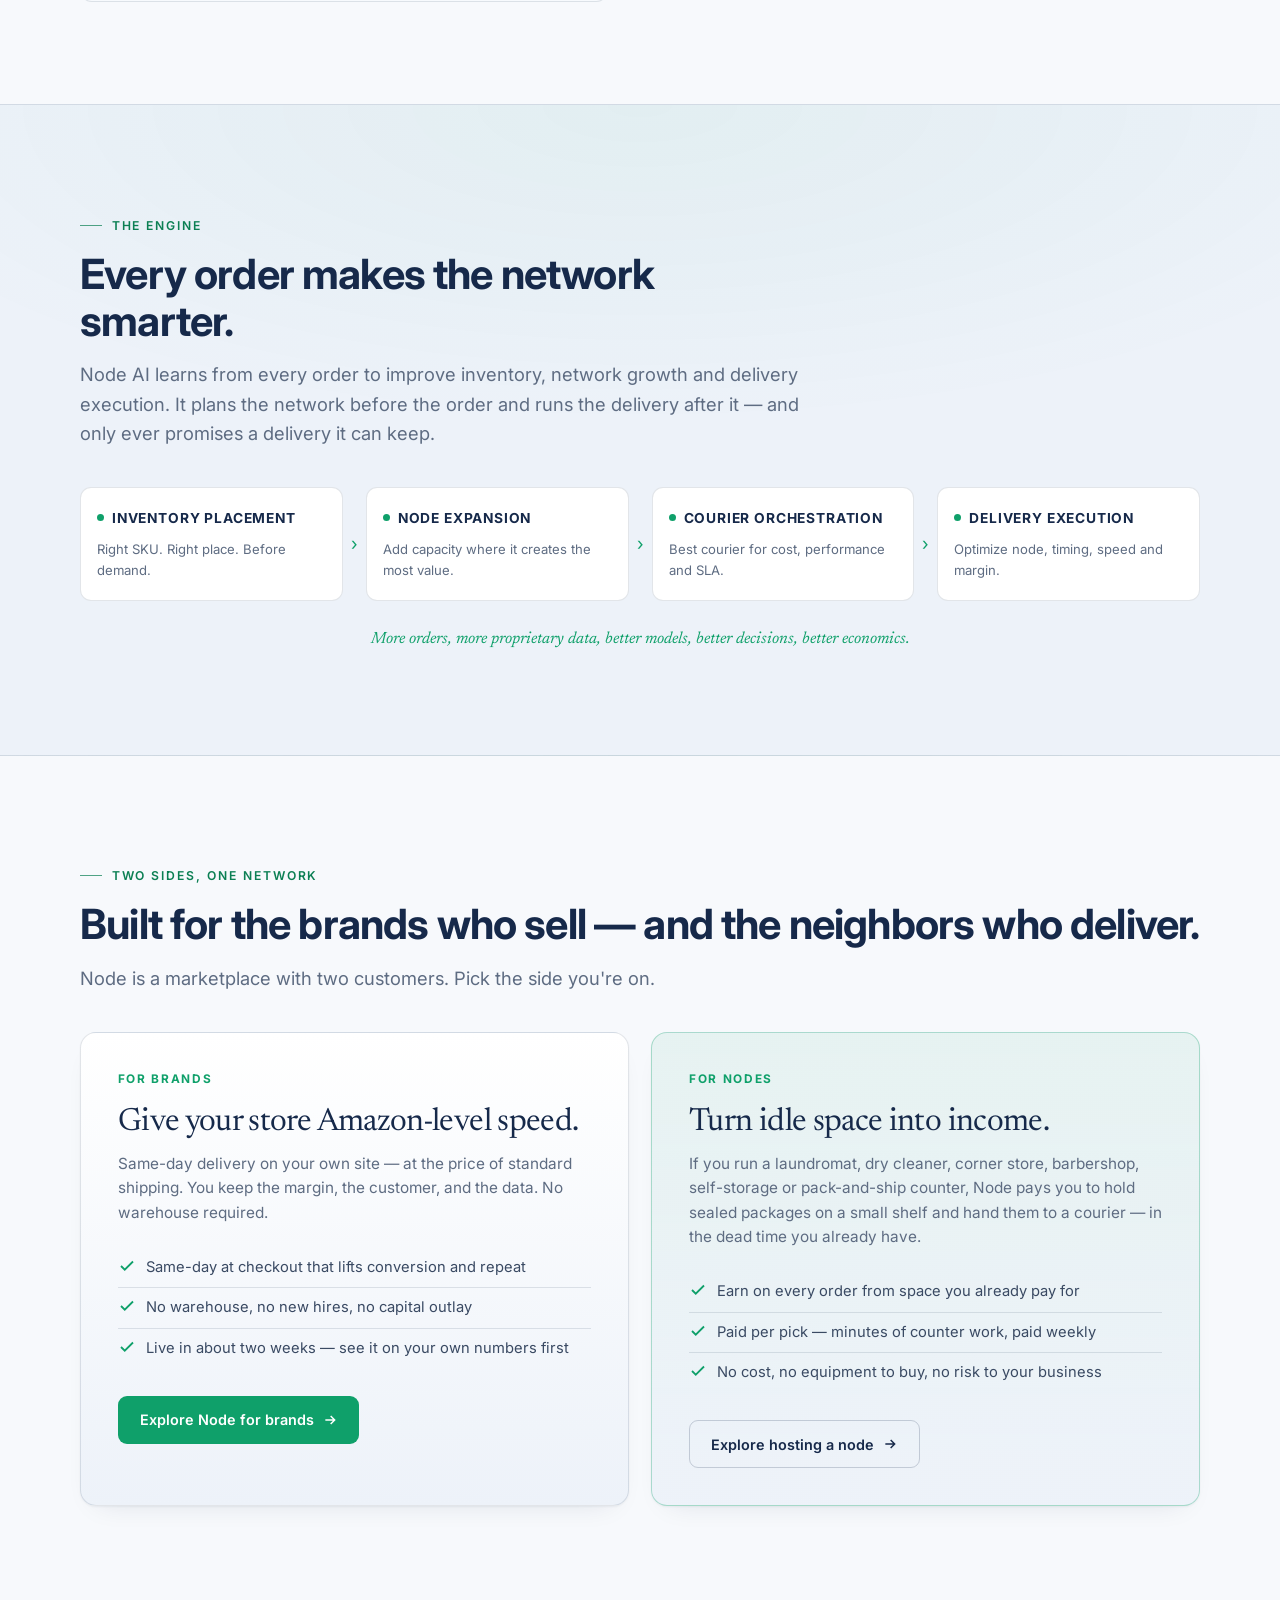
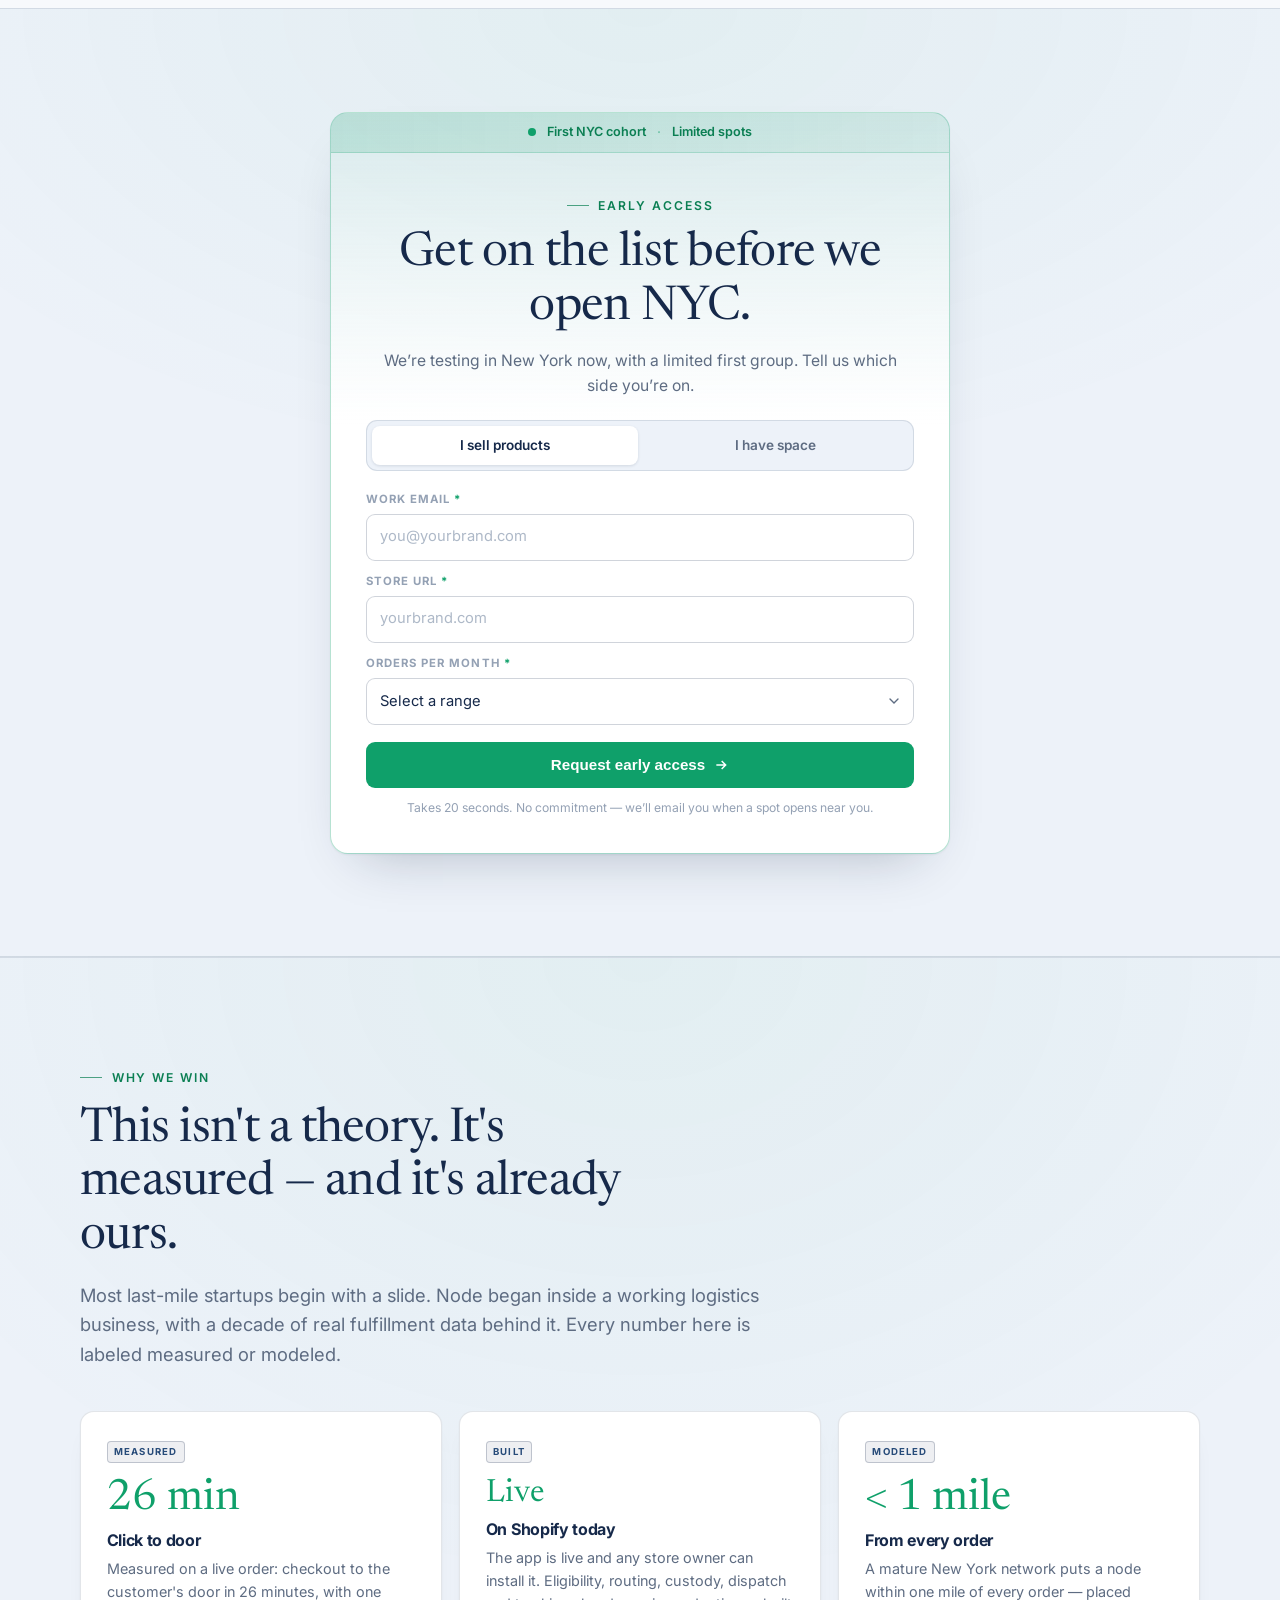
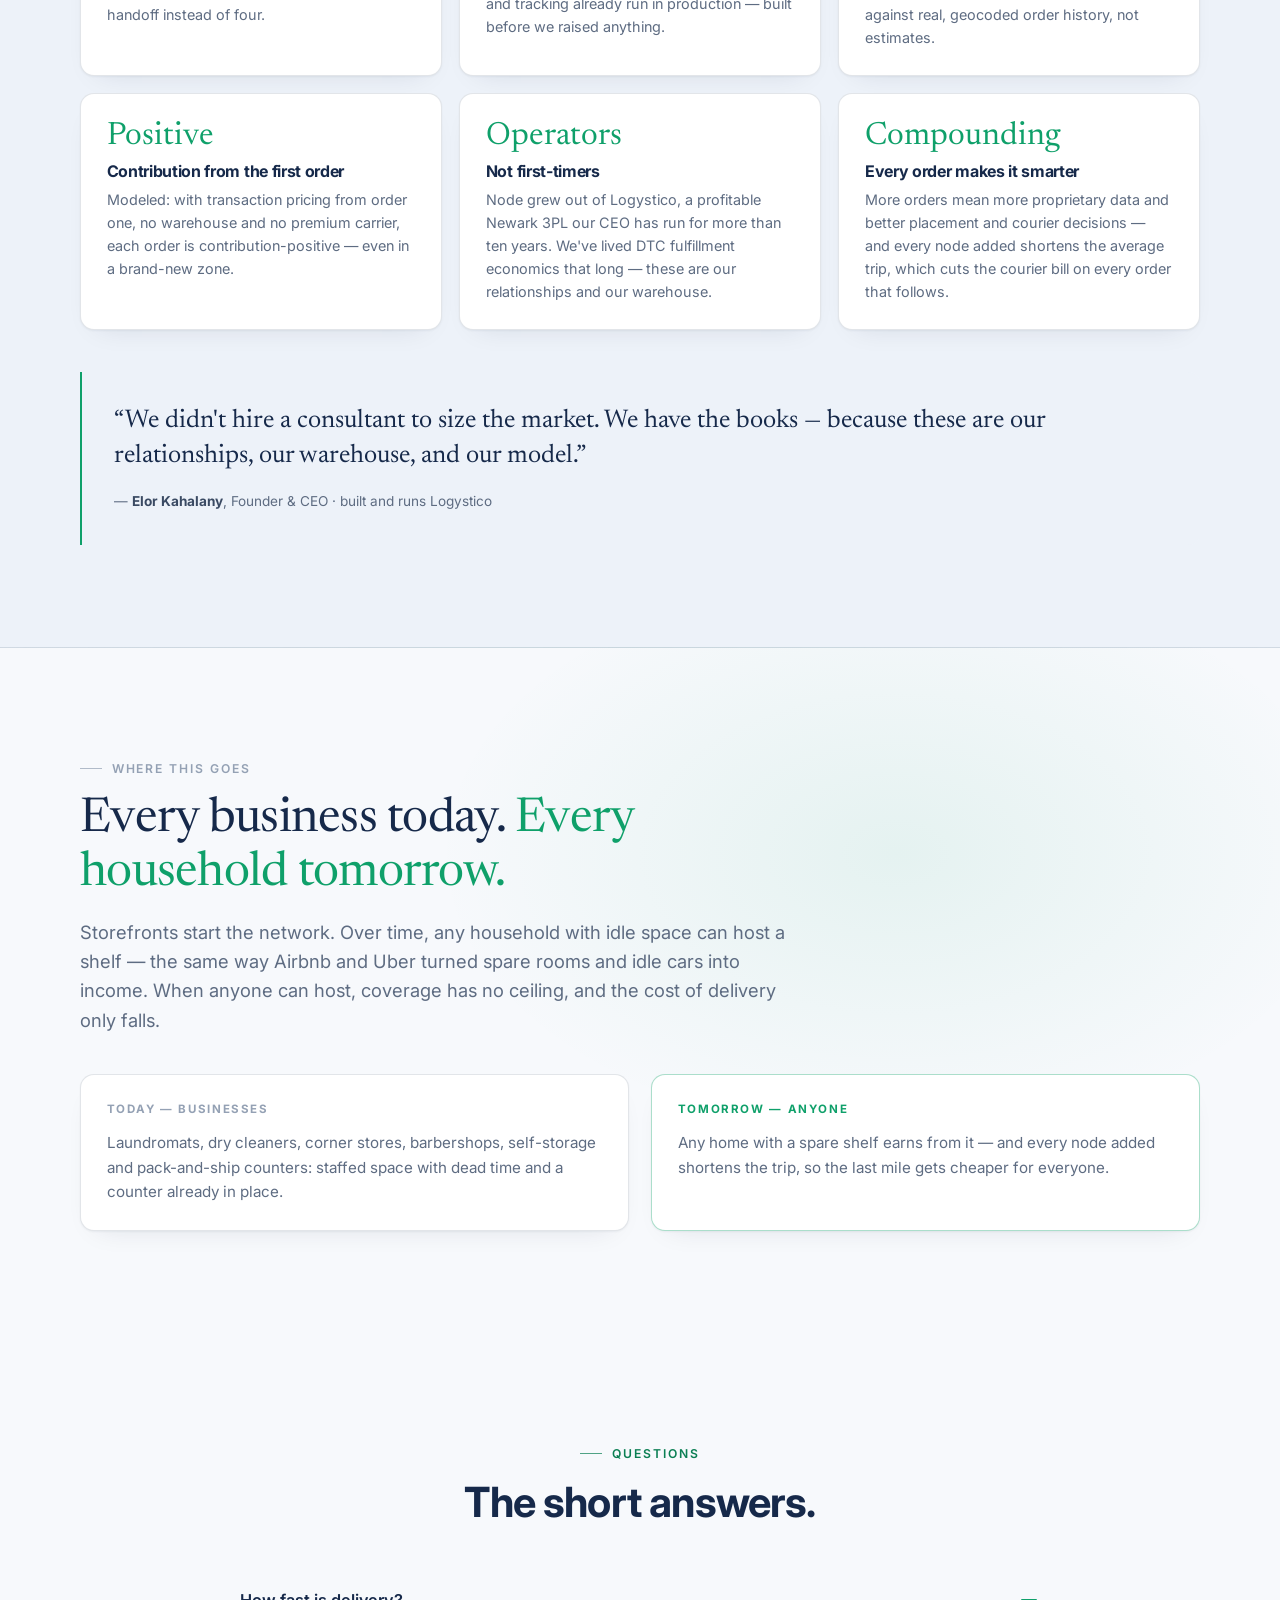
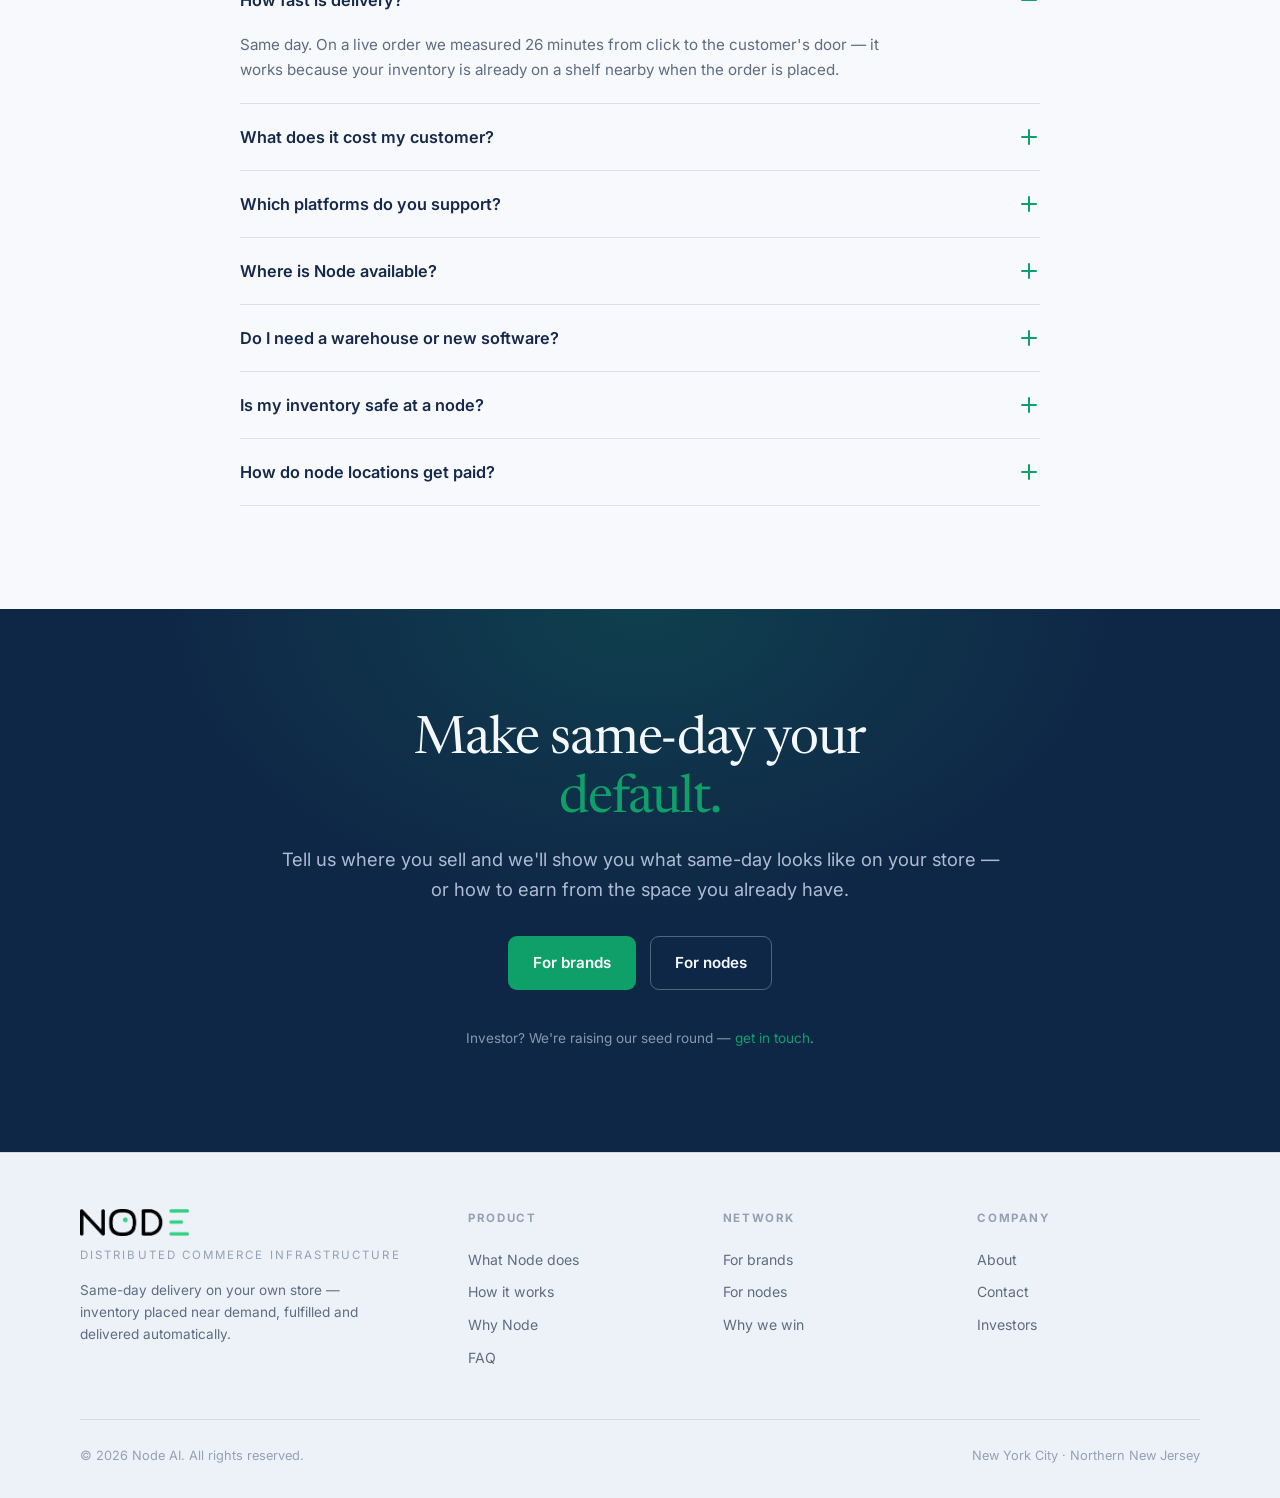
==== commit b9305d02: "Email CTAs open a contact panel on desktop instead of a dead mailto: "Talk to Elor" did nothing on a" ====
--- a/index.html
+++ b/index.html
@@ -305,6 +305,7 @@
   .foot .logo-img{height:27px;width:109px;margin-bottom:.55rem}
 </style>
 <link rel="stylesheet" href="/early-access.css" />
+<link rel="stylesheet" href="/contact.css" />
 </head>
 <body id="top">
 
@@ -783,5 +784,6 @@
   document.querySelectorAll('.reveal').forEach(el => io.observe(el));
 </script>
 <script src="/early-access.js" defer></script>
+<script src="/contact.js" defer></script>
 </body>
 </html>
--- a/contact.css
+++ b/contact.css
@@ -0,0 +1,73 @@
+/* ==========================================================================
+   Node AI — email contact panel (contact.js).
+   Loaded by index, brands, nodes and investor-deck. Everything is prefixed
+   .ct- so it cannot collide with the page styles it is dropped into; the
+   tokens mirror the site palette and are declared here so the panel does not
+   depend on any one page's :root.
+   ========================================================================== */
+
+:root{
+  --ct-accent:#0FA06A; --ct-accent-2:#18B87A; --ct-accent-deep:#0B7F53;
+  --ct-accent-soft:rgba(15,160,106,.10);
+  --ct-ink:#16294A; --ct-ink-2:#3A4A63; --ct-muted:#5E6C82;
+  --ct-line:rgba(20,40,74,.12); --ct-line-2:rgba(20,40,74,.20);
+  --ct-panel:#FFFFFF; --ct-panel-2:#F7FAFD;
+}
+
+.ct{
+  margin:auto; padding:0; border:1px solid var(--ct-line); border-radius:16px;
+  width:min(440px, calc(100vw - 2rem));
+  background:var(--ct-panel); color:var(--ct-ink-2); font:inherit; line-height:1.5;
+  box-shadow:0 1px 2px rgba(15,31,60,.06), 0 30px 70px -28px rgba(15,31,60,.5);
+}
+.ct[open]{animation:ct-in .18s ease-out}
+.ct::backdrop{background:rgba(12,20,33,.45); backdrop-filter:blur(3px)}
+@keyframes ct-in{from{opacity:0; transform:translateY(8px) scale(.98)}}
+
+.ct-in{position:relative; padding:1.45rem 1.5rem 1.5rem}
+.ct svg{width:15px; height:15px; flex:none}
+
+.ct-kick{
+  margin:0; font-size:.72rem; font-weight:600; letter-spacing:.16em; text-transform:uppercase;
+  color:var(--ct-accent);
+}
+
+.ct-close{
+  position:absolute; top:.75rem; right:.75rem; width:34px; height:34px; border:0; border-radius:8px;
+  background:none; color:var(--ct-muted); cursor:pointer; display:grid; place-items:center;
+}
+.ct-close svg{width:18px; height:18px}
+.ct-close:hover, .ct-close:active, .ct-close:focus-visible{background:var(--ct-panel-2); color:var(--ct-ink)}
+
+.ct-row{
+  display:flex; align-items:center; gap:.6rem; margin-top:.75rem;
+  padding:.5rem .5rem .5rem .95rem; border:1px solid var(--ct-line-2); border-radius:11px;
+  background:var(--ct-panel-2);
+}
+.ct-addr{
+  flex:1; min-width:0; margin:0; font-size:1.06rem; font-weight:600; color:var(--ct-ink);
+  overflow-wrap:anywhere; user-select:all;
+}
+.ct-copy{
+  flex:none; display:inline-flex; align-items:center; gap:.4rem; min-width:6.4rem; justify-content:center;
+  padding:.55rem .9rem; border:0; border-radius:8px; cursor:pointer;
+  background:var(--ct-accent); color:#fff; font:inherit; font-size:.84rem; font-weight:600;
+  transition:background .16s;
+}
+.ct-copy:hover, .ct-copy:active, .ct-copy:focus-visible{background:var(--ct-accent-2)}
+.ct-copy.done{background:var(--ct-accent-deep)}
+
+.ct-subj{margin:.55rem 0 0; font-size:.82rem; color:var(--ct-muted)}
+.ct-subj b{font-weight:600; color:var(--ct-ink-2)}
+
+.ct-label{margin:1.3rem 0 0; font-size:.78rem; font-weight:600; color:var(--ct-muted)}
+.ct-opts{display:grid; grid-template-columns:repeat(3, 1fr); gap:.5rem; margin-top:.5rem}
+.ct-opt{
+  display:flex; align-items:center; justify-content:center; gap:.4rem;
+  padding:.62rem .5rem; border:1px solid var(--ct-line-2); border-radius:9px;
+  font-size:.86rem; font-weight:600; color:var(--ct-ink); text-decoration:none; white-space:nowrap;
+  transition:border-color .16s, color .16s, background .16s;
+}
+.ct-opt:hover, .ct-opt:active, .ct-opt:focus-visible{
+  border-color:var(--ct-accent); color:var(--ct-accent-deep); background:var(--ct-accent-soft);
+}
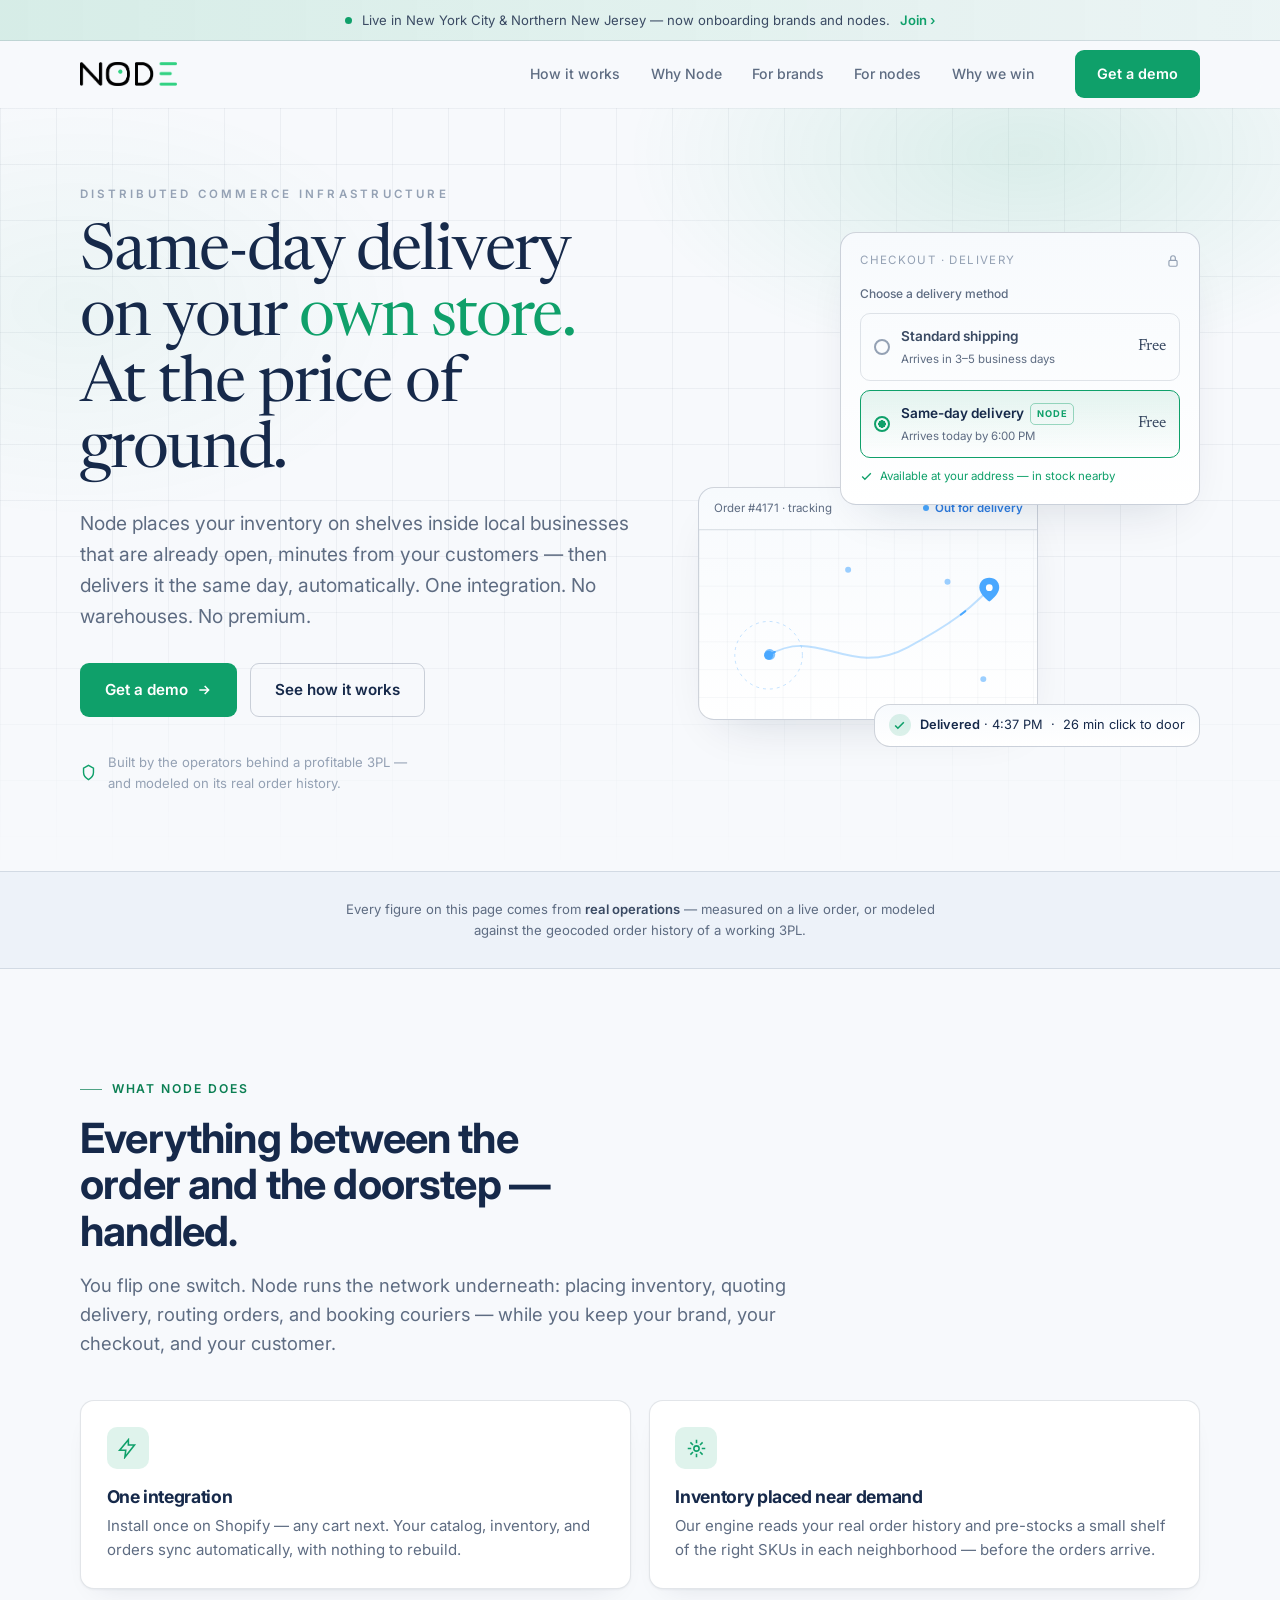
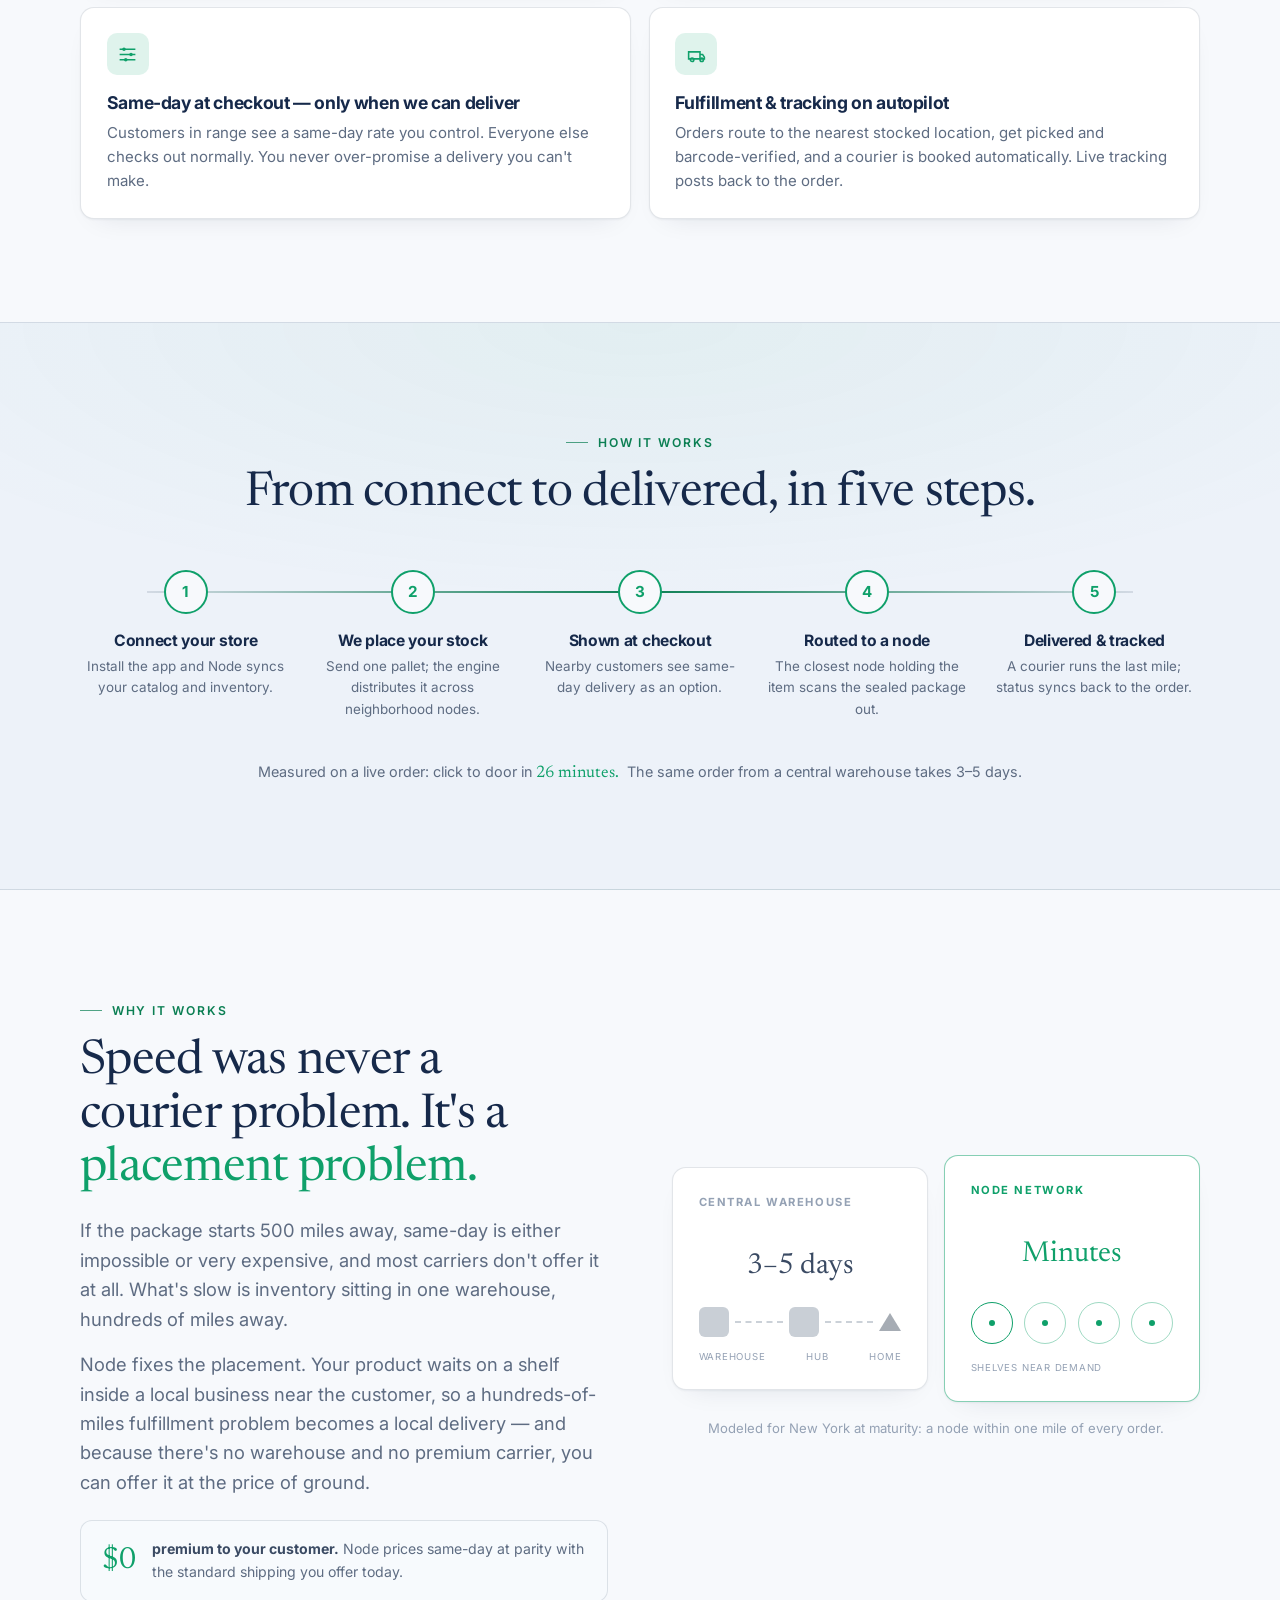
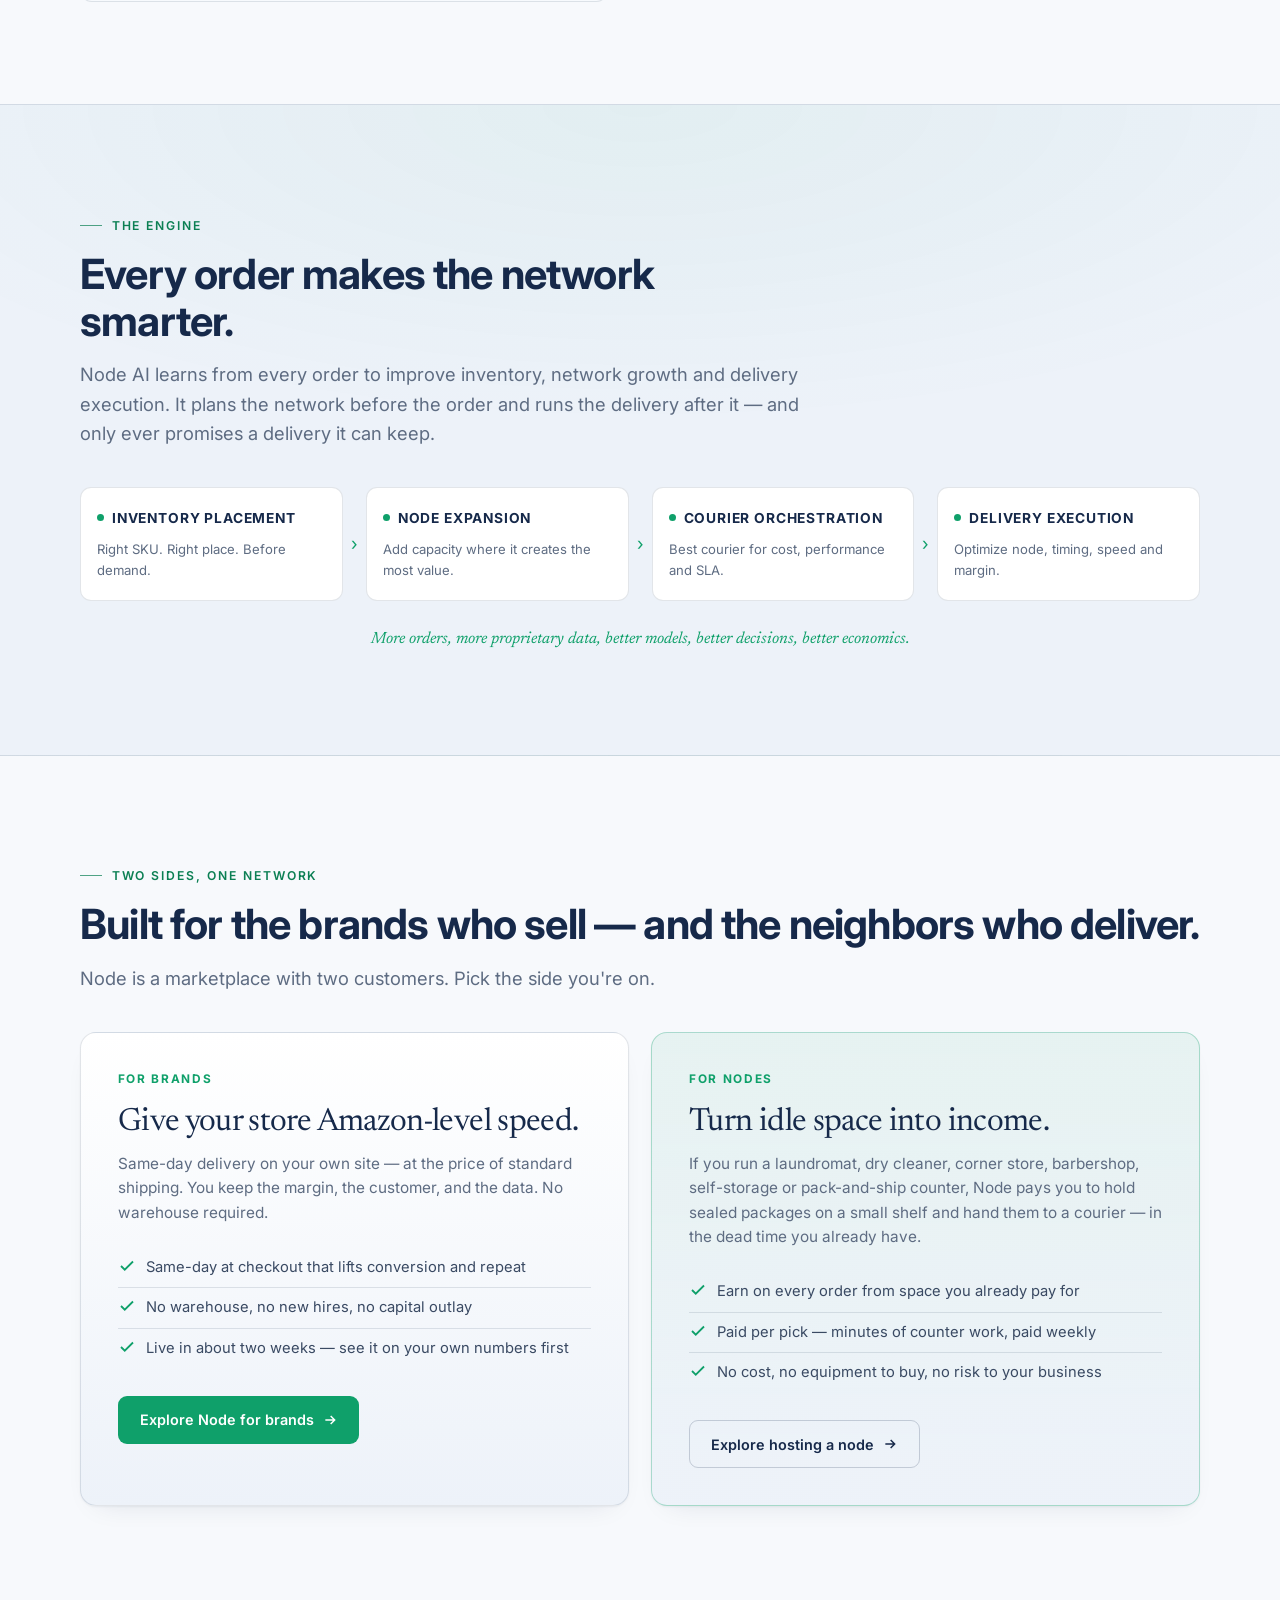
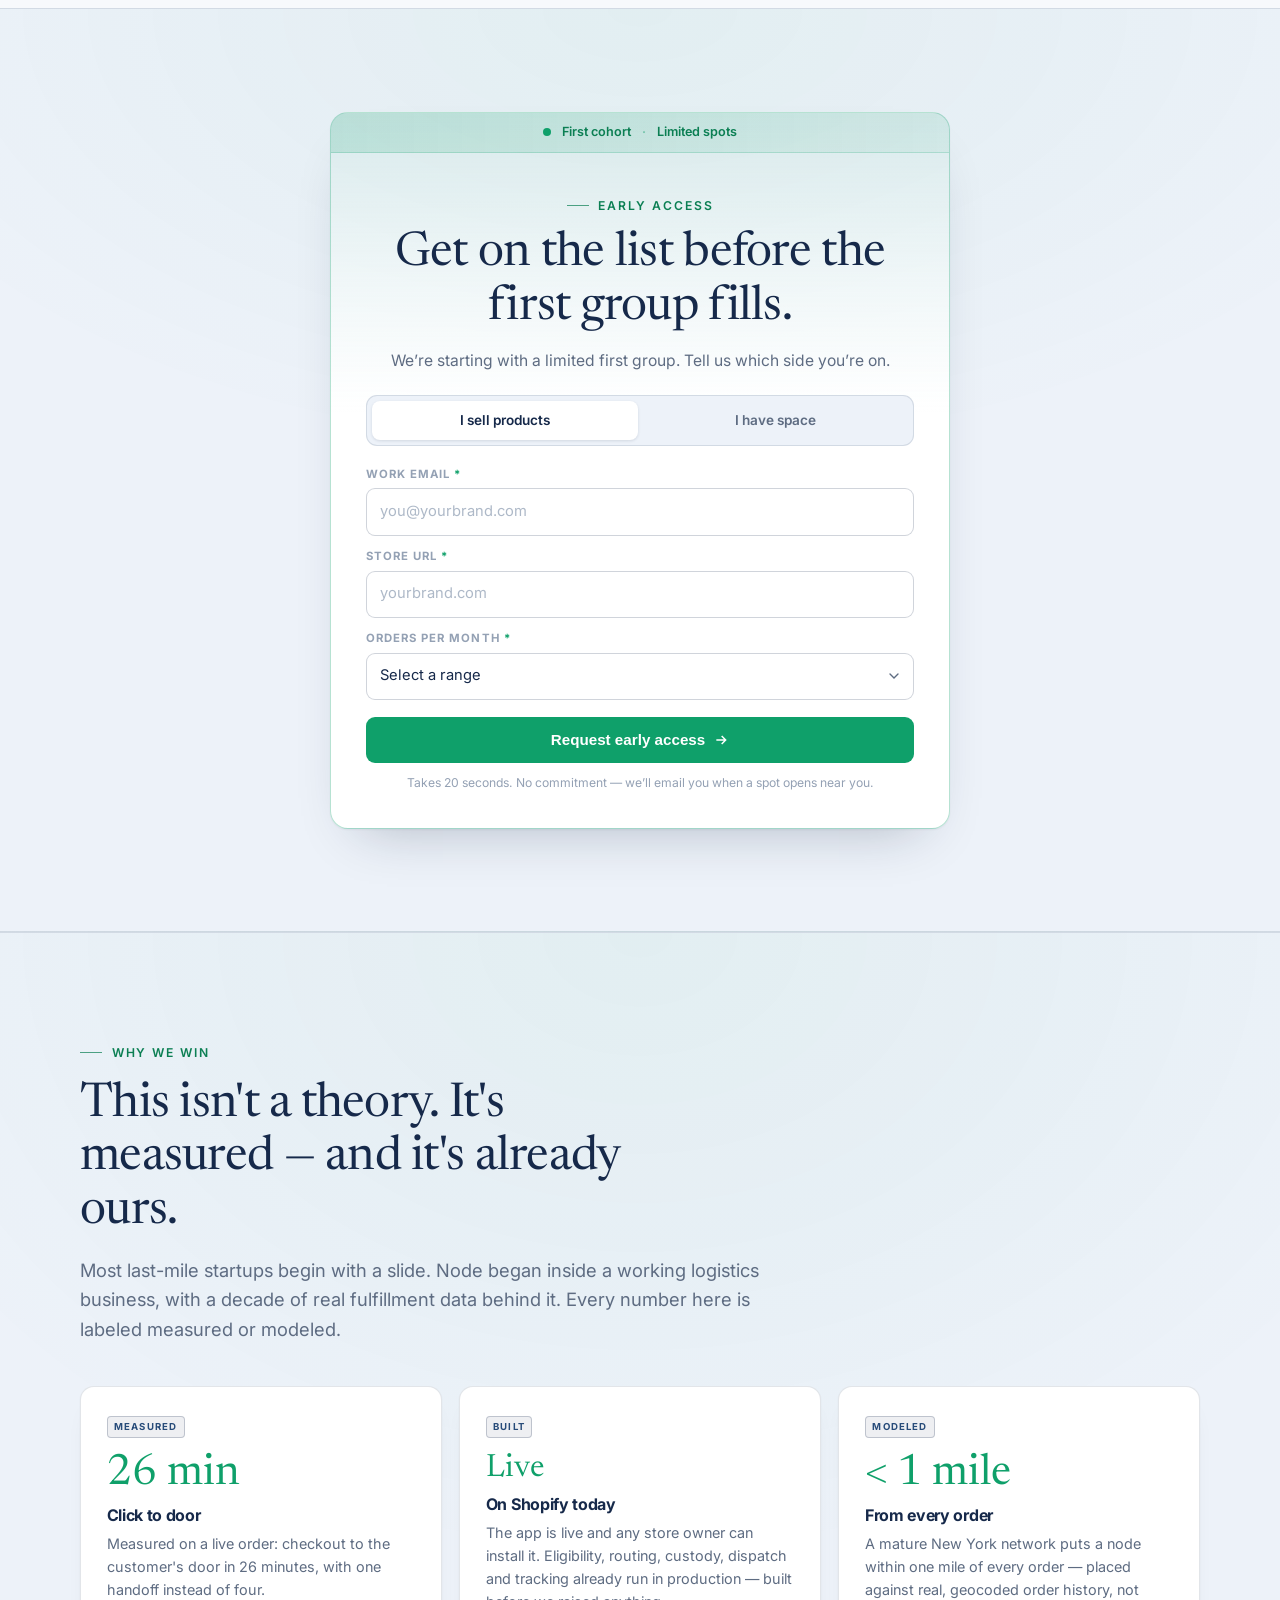
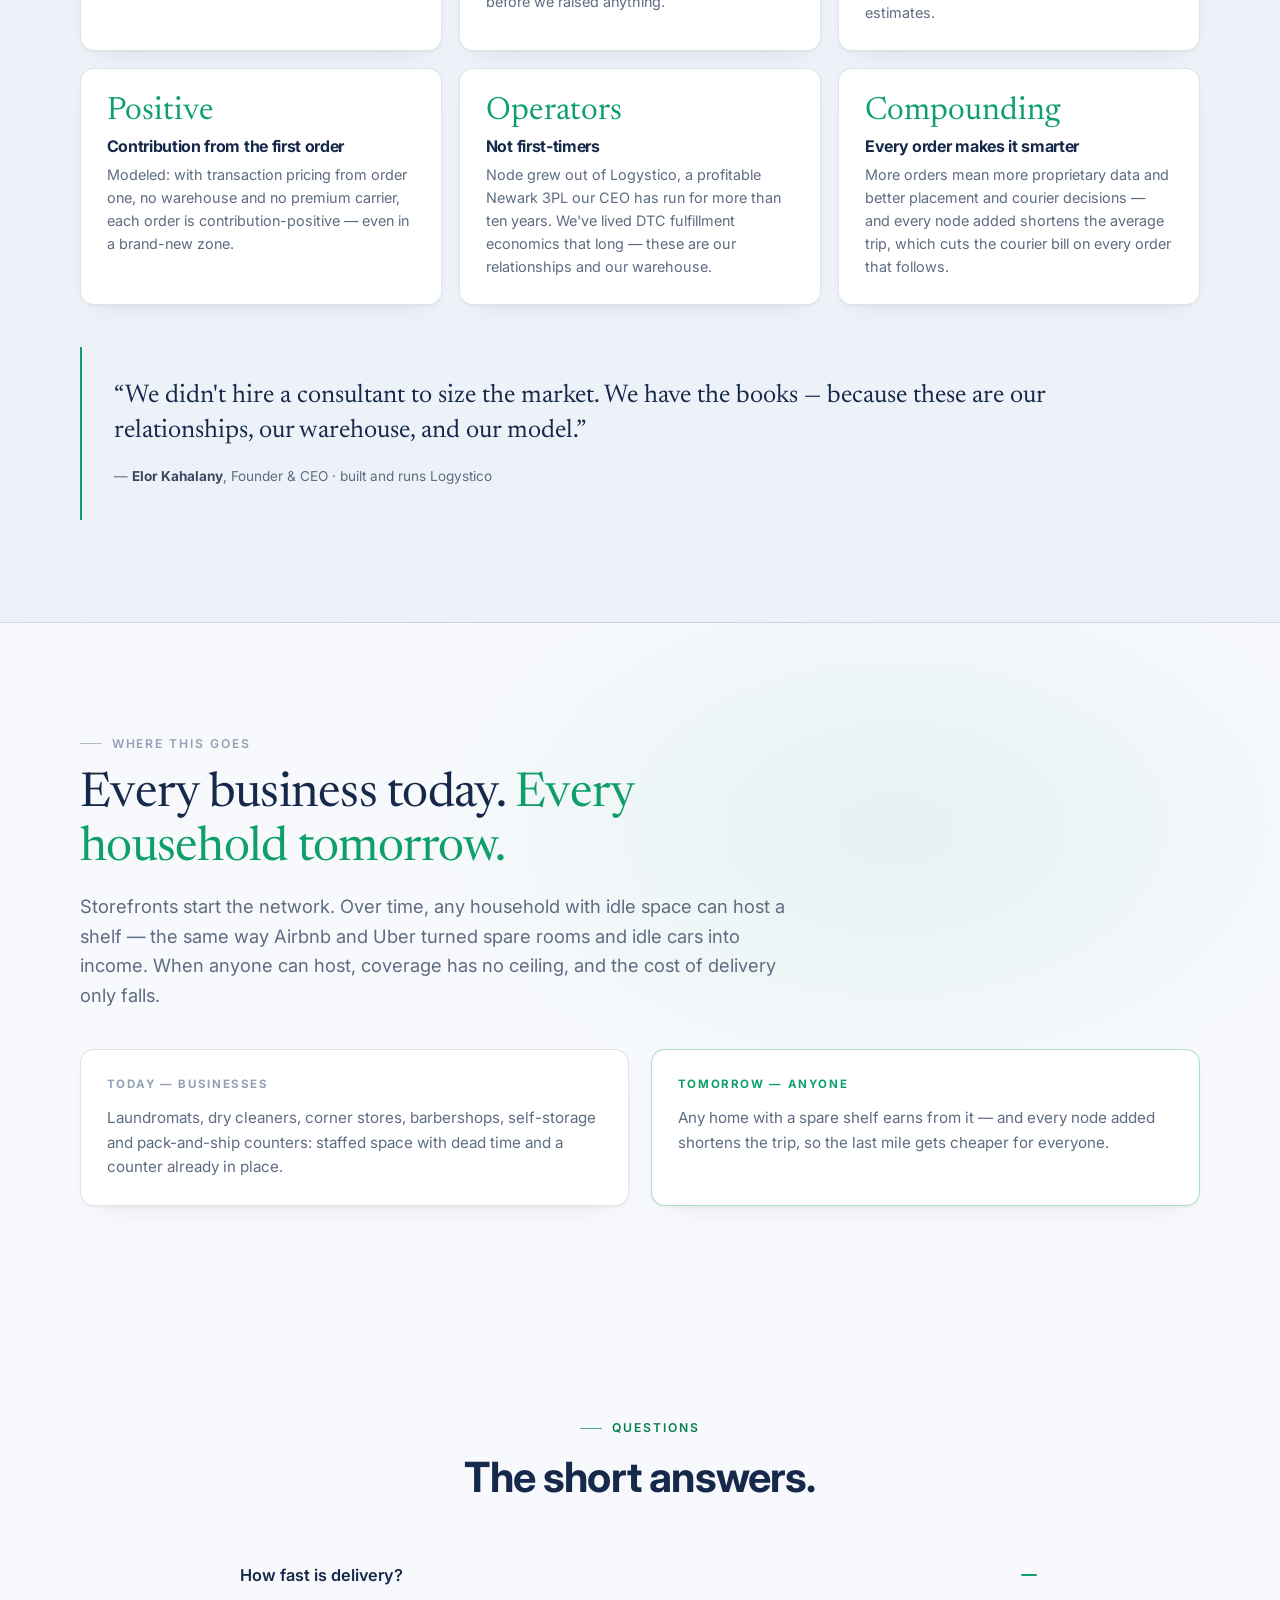
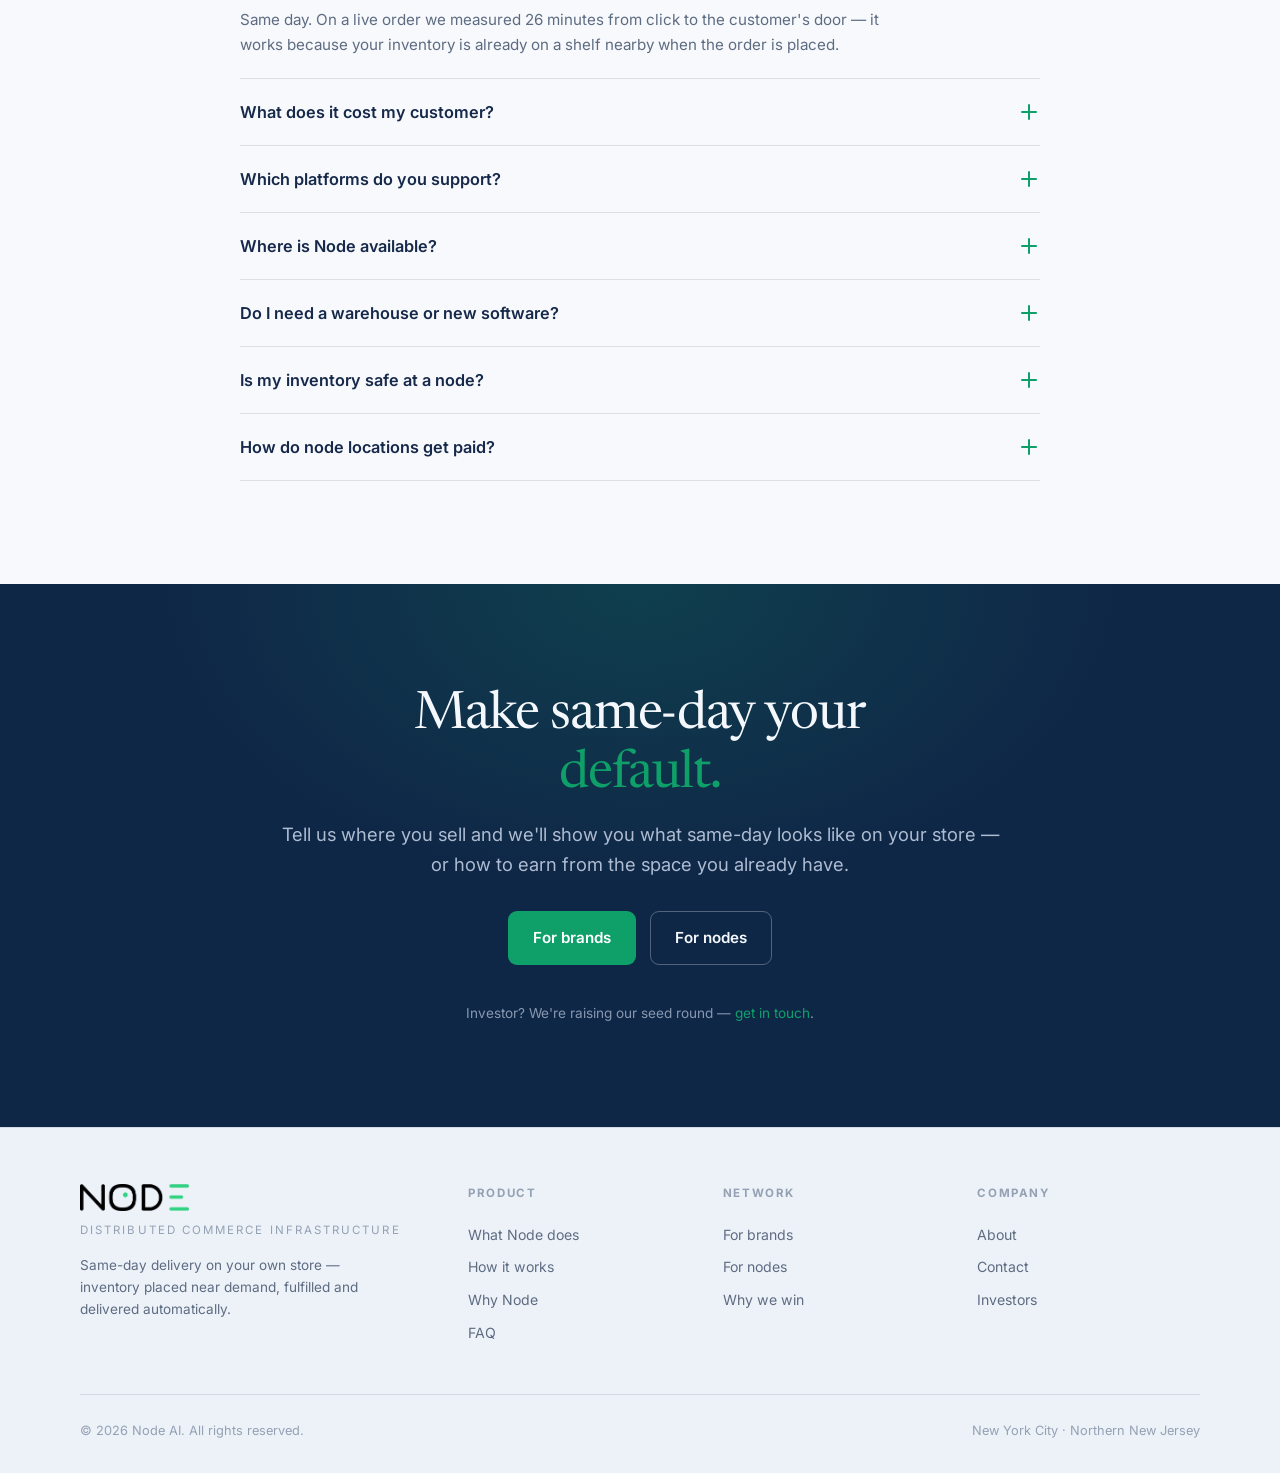
==== commit cfd69e4e: "Signup boxes on /brands and the homepage: drop 'New York City only' Elor (2026-10-30): same change a" ====
--- a/index.html
+++ b/index.html
@@ -582,12 +582,12 @@
 <section class="tint" id="early-access">
   <div class="wrap">
     <div class="ea-card ea-narrow reveal" data-ea-root>
-      <div class="ea-scarce"><span class="ea-dot"></span> First NYC cohort <span class="ea-sep">&middot;</span> Limited spots</div>
+      <div class="ea-scarce"><span class="ea-dot"></span> First cohort <span class="ea-sep">&middot;</span> Limited spots</div>
       <div class="ea-inner">
         <div class="ea-head">
           <div class="kicker" style="justify-content:center">Early access</div>
-          <h2 class="sec-h serif">Get on the list before we open NYC.</h2>
-          <p>We&rsquo;re testing in New York now, with a limited first group. Tell us which side you&rsquo;re on.</p>
+          <h2 class="sec-h serif">Get on the list before the first group fills.</h2>
+          <p>We&rsquo;re starting with a limited first group. Tell us which side you&rsquo;re on.</p>
         </div>
 
         <div class="ea-seg" data-ea-seg role="tablist" aria-label="Which side are you on?">
